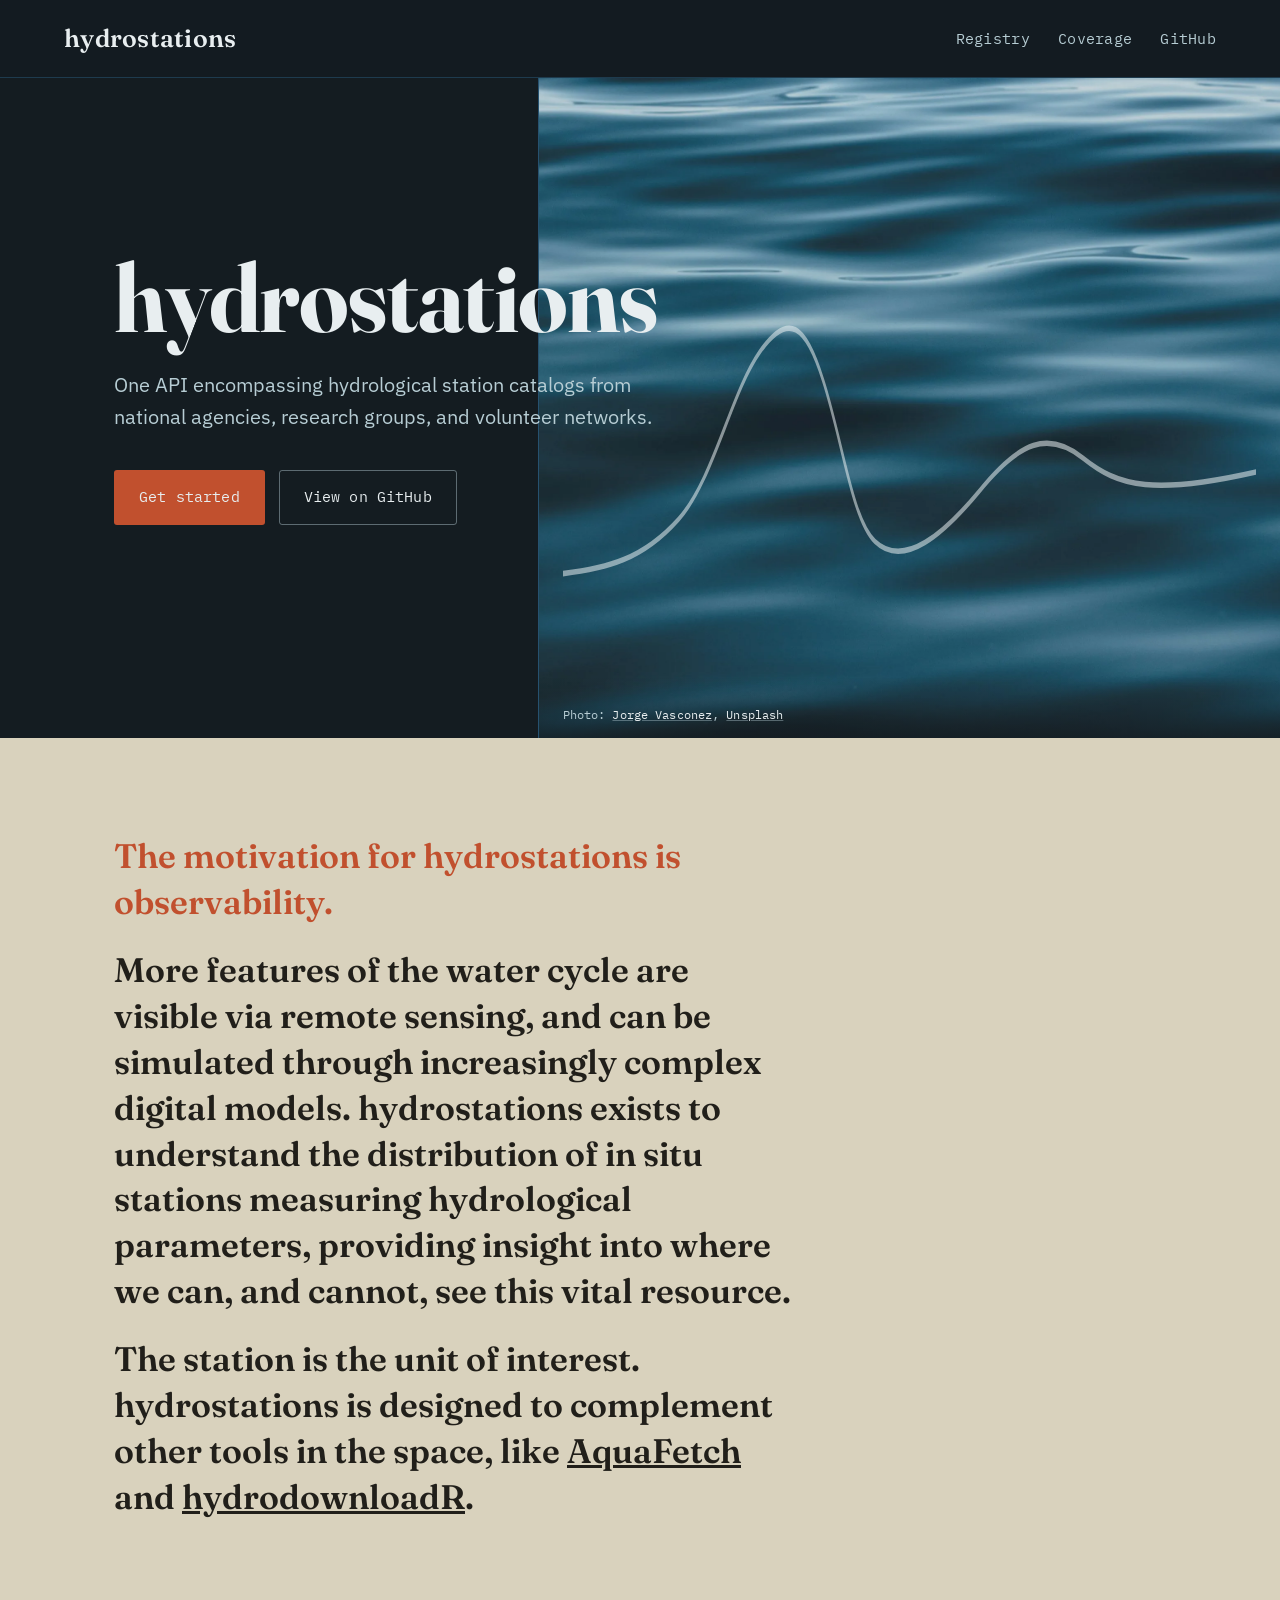
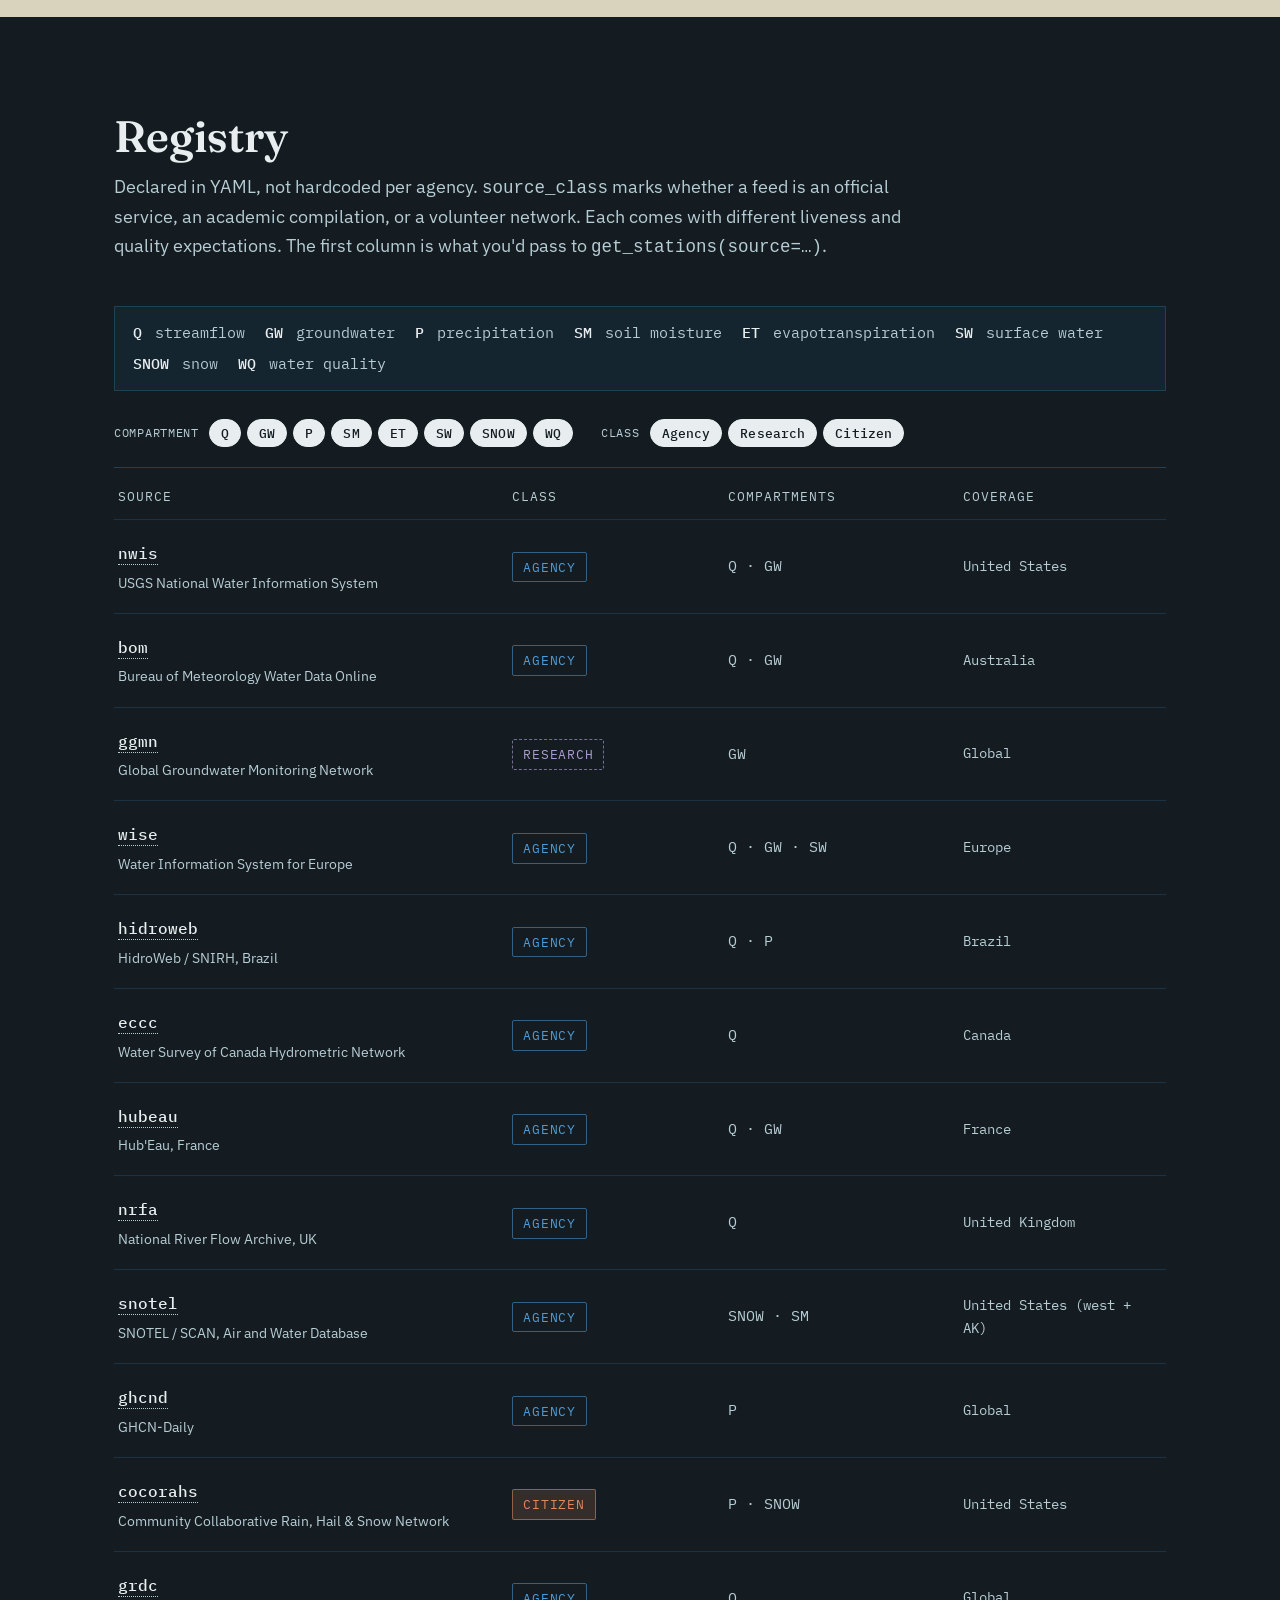
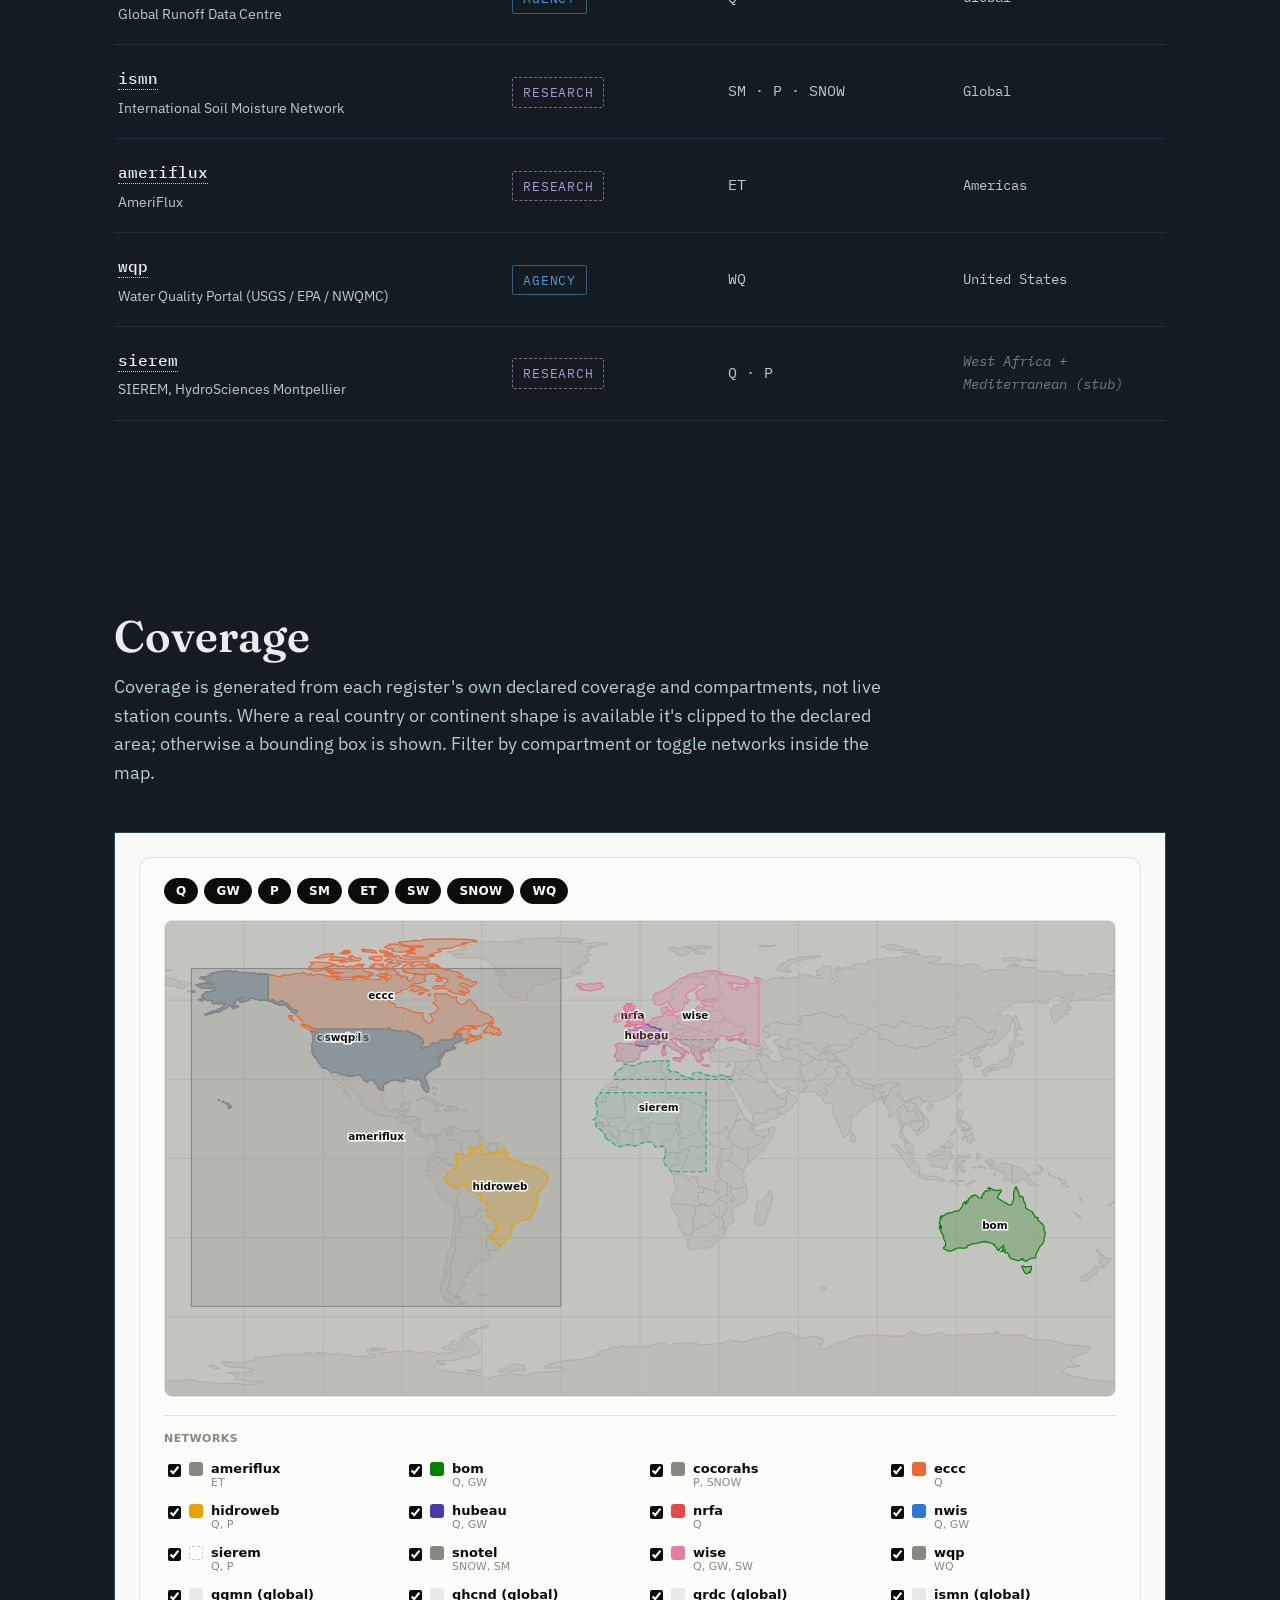
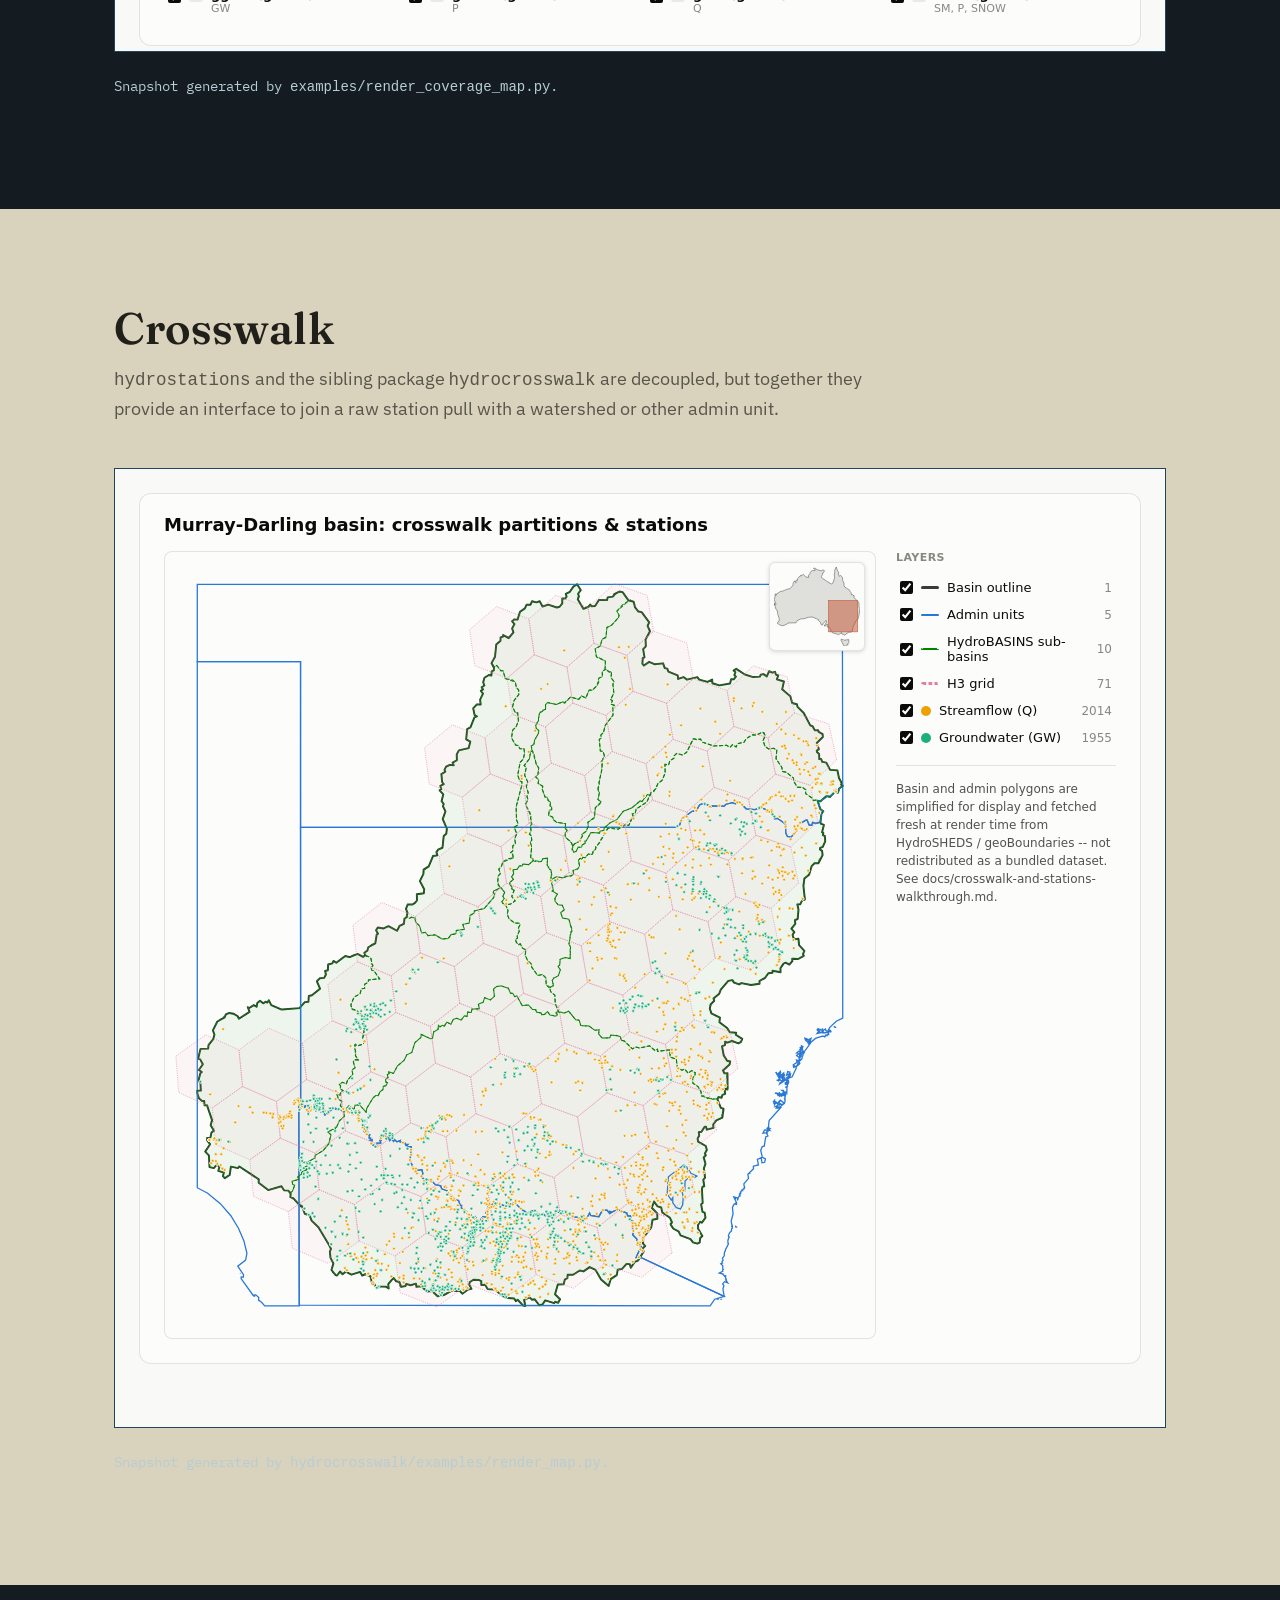
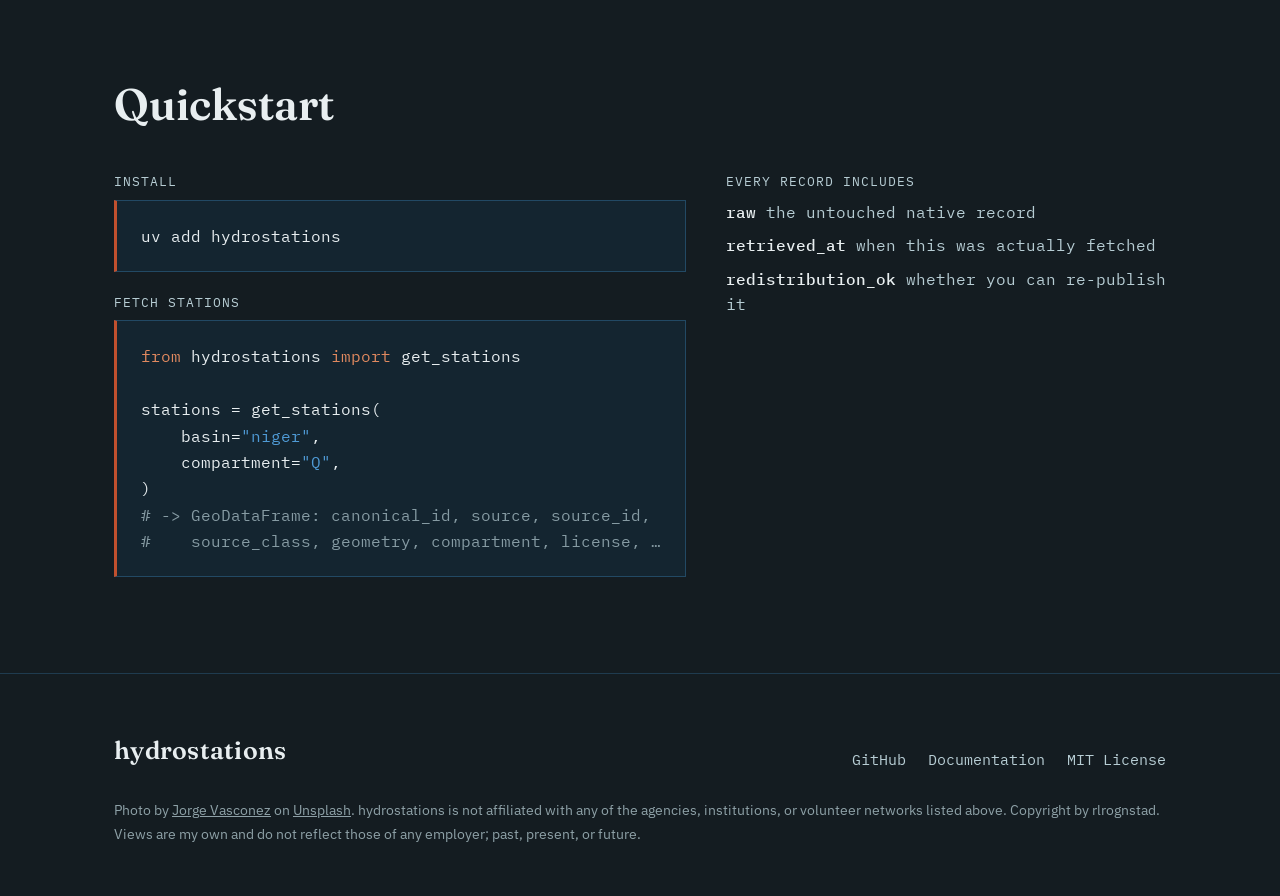
==== site/index.html @ f76f9fad "Add wqp to the landing page registry table and coverage map Adds the Water Quality Portal row to the" ====
<!doctype html>
<html lang="en">
<head>
  <meta charset="utf-8" />
  <meta name="viewport" content="width=device-width, initial-scale=1" />
  <title>hydrostations: one API over every gauge network</title>
  <meta name="description" content="A Python library unifying live-verified hydrological station catalogs (streamflow, groundwater, precipitation, snow, soil moisture) across government agencies, research compilations, and citizen-science networks." />
  <link rel="preconnect" href="https://fonts.googleapis.com" />
  <link rel="preconnect" href="https://fonts.gstatic.com" crossorigin />
  <link href="https://fonts.googleapis.com/css2?family=Fraunces:opsz,wght@9..144,600;9..144,700&family=IBM+Plex+Sans:wght@400;500;600&family=IBM+Plex+Mono:wght@400;500&display=swap" rel="stylesheet" />
  <link rel="stylesheet" href="styles.css" />
</head>
<body>

  <nav class="nav">
    <a class="nav-mark" href="#top">hydrostations</a>
    <ul class="nav-links">
      <li><a href="#register">Registry</a></li>
      <li><a href="#coverage">Coverage</a></li>
      <li><a href="https://github.com/rlrognstad/hydrostations">GitHub</a></li>
    </ul>
  </nav>

  <header class="hero" id="top">
    <figure class="hero-photo-frame">
      <picture>
        <source srcset="assets/hero.webp" type="image/webp" />
        <img src="assets/hero.jpg" alt="Close, rippled surface of dark blue water" />
      </picture>
      <svg class="hero-trace" viewBox="0 0 600 220" preserveAspectRatio="none" aria-hidden="true">
        <path d="M -10,170 C 40,168 70,164 100,150 C 130,136 145,105 170,90
                 C 195,75 210,80 225,100 C 242,122 250,150 270,158
                 C 295,168 330,155 360,140 C 395,122 420,118 450,128
                 C 480,138 510,142 610,132" />
      </svg>
      <figcaption>
        Photo:
        <a href="https://unsplash.com/@jorgeluis?utm_source=unsplash&amp;utm_medium=referral&amp;utm_content=creditCopyText">Jorge Vasconez</a>,
        <a href="https://unsplash.com/photos/blue-shallow-water-LCaKuYefLQk?utm_source=unsplash&amp;utm_medium=referral&amp;utm_content=creditCopyText">Unsplash</a>
      </figcaption>
    </figure>
    <div class="wrap">
      <div class="hero-copy">
        <h1>hydrostations</h1>
        <p class="hero-sub">
          One API encompassing hydrological station catalogs from national
          agencies, research groups, and volunteer networks.
        </p>
        <div class="hero-actions">
          <a class="btn btn-primary" href="#quickstart">Get started</a>
          <a class="btn btn-ghost" href="https://github.com/rlrognstad/hydrostations">View on GitHub</a>
        </div>
      </div>
    </div>
  </header>

  <section class="on-paper" id="why">
    <div class="wrap">
      <blockquote class="motivation">
        <p>The motivation for hydrostations is observability.</p>
        <p>
          More features of the water cycle are visible via remote sensing,
          and can be simulated through increasingly complex digital
          models. hydrostations exists to understand the distribution of
          in&nbsp;situ stations measuring hydrological parameters,
          providing insight into where we can, and cannot, see this vital
          resource.
        </p>
        <p>
          The station is the unit of interest. hydrostations is designed to
          complement other tools in the space, like
          <a href="https://github.com/hyex-research/AquaFetch">AquaFetch</a>
          and
          <a href="https://cran.r-project.org/package=hydrodownloadR">hydrodownloadR</a>.
        </p>
      </blockquote>
    </div>
  </section>

  <section id="registry">
    <div class="wrap">
      <div class="section-head">
        <h2>Registry</h2>
        <p>
          Declared in YAML, not hardcoded per agency. <code>source_class</code>
          marks whether a feed is an official service, an academic
          compilation, or a volunteer network. Each comes with different
          liveness and quality expectations. The first column is what you'd
          pass to <code>get_stations(source=…)</code>.
        </p>
      </div>

      <ul class="compartment-glossary">
        <li><b>Q</b> streamflow</li>
        <li><b>GW</b> groundwater</li>
        <li><b>P</b> precipitation</li>
        <li><b>SM</b> soil moisture</li>
        <li><b>ET</b> evapotranspiration</li>
        <li><b>SW</b> surface water</li>
        <li><b>SNOW</b> snow</li>
        <li><b>WQ</b> water quality</li>
      </ul>

      <div class="register-filters">
        <div class="filter-group" data-filter-group="compartment">
          <span class="filter-label">Compartment</span>
          <button type="button" class="chip active" data-value="Q">Q</button>
          <button type="button" class="chip active" data-value="GW">GW</button>
          <button type="button" class="chip active" data-value="P">P</button>
          <button type="button" class="chip active" data-value="SM">SM</button>
          <button type="button" class="chip active" data-value="ET">ET</button>
          <button type="button" class="chip active" data-value="SW">SW</button>
          <button type="button" class="chip active" data-value="SNOW">SNOW</button>
          <button type="button" class="chip active" data-value="WQ">WQ</button>
        </div>
        <div class="filter-group" data-filter-group="class">
          <span class="filter-label">Class</span>
          <button type="button" class="chip active" data-value="agency">Agency</button>
          <button type="button" class="chip active" data-value="research">Research</button>
          <button type="button" class="chip active" data-value="citizen">Citizen</button>
        </div>
      </div>

      <div class="register" id="register-table">
        <div class="register-row head">
          <div>Source</div>
          <div>Class</div>
          <div>Compartments</div>
          <div>Coverage</div>
        </div>

        <div class="register-row" data-class="agency" data-compartments="Q,GW">
          <div class="reg-name"><a href="https://waterdata.usgs.gov/nwis" target="_blank" rel="noopener"><code>nwis</code></a><small>USGS National Water Information System</small></div>
          <div><span class="badge agency">Agency</span></div>
          <div class="reg-compartments">Q · GW</div>
          <div class="reg-status">United States</div>
        </div>
        <div class="register-row" data-class="agency" data-compartments="Q,GW">
          <div class="reg-name"><a href="http://www.bom.gov.au/waterdata/" target="_blank" rel="noopener"><code>bom</code></a><small>Bureau of Meteorology Water Data Online</small></div>
          <div><span class="badge agency">Agency</span></div>
          <div class="reg-compartments">Q · GW</div>
          <div class="reg-status">Australia</div>
        </div>
        <div class="register-row" data-class="research" data-compartments="GW">
          <div class="reg-name"><a href="https://un-igrac.org/our-work/activities/global-groundwater-monitoring-network-ggmn/" target="_blank" rel="noopener"><code>ggmn</code></a><small>Global Groundwater Monitoring Network</small></div>
          <div><span class="badge research">Research</span></div>
          <div class="reg-compartments">GW</div>
          <div class="reg-status">Global</div>
        </div>
        <div class="register-row" data-class="agency" data-compartments="Q,GW,SW">
          <div class="reg-name"><a href="https://water.europa.eu/freshwater" target="_blank" rel="noopener"><code>wise</code></a><small>Water Information System for Europe</small></div>
          <div><span class="badge agency">Agency</span></div>
          <div class="reg-compartments">Q · GW · SW</div>
          <div class="reg-status">Europe</div>
        </div>
        <div class="register-row" data-class="agency" data-compartments="Q,P">
          <div class="reg-name"><a href="https://www.snirh.gov.br/hidroweb/" target="_blank" rel="noopener"><code>hidroweb</code></a><small>HidroWeb / SNIRH, Brazil</small></div>
          <div><span class="badge agency">Agency</span></div>
          <div class="reg-compartments">Q · P</div>
          <div class="reg-status">Brazil</div>
        </div>
        <div class="register-row" data-class="agency" data-compartments="Q">
          <div class="reg-name"><a href="https://wateroffice.ec.gc.ca/" target="_blank" rel="noopener"><code>eccc</code></a><small>Water Survey of Canada Hydrometric Network</small></div>
          <div><span class="badge agency">Agency</span></div>
          <div class="reg-compartments">Q</div>
          <div class="reg-status">Canada</div>
        </div>
        <div class="register-row" data-class="agency" data-compartments="Q,GW">
          <div class="reg-name"><a href="https://hubeau.eaufrance.fr/" target="_blank" rel="noopener"><code>hubeau</code></a><small>Hub'Eau, France</small></div>
          <div><span class="badge agency">Agency</span></div>
          <div class="reg-compartments">Q · GW</div>
          <div class="reg-status">France</div>
        </div>
        <div class="register-row" data-class="agency" data-compartments="Q">
          <div class="reg-name"><a href="https://nrfa.ceh.ac.uk/" target="_blank" rel="noopener"><code>nrfa</code></a><small>National River Flow Archive, UK</small></div>
          <div><span class="badge agency">Agency</span></div>
          <div class="reg-compartments">Q</div>
          <div class="reg-status">United Kingdom</div>
        </div>
        <div class="register-row" data-class="agency" data-compartments="SNOW,SM">
          <div class="reg-name"><a href="https://www.nrcs.usda.gov/programs-initiatives/sswsf-snow-survey-and-water-supply-forecasting-program" target="_blank" rel="noopener"><code>snotel</code></a><small>SNOTEL / SCAN, Air and Water Database</small></div>
          <div><span class="badge agency">Agency</span></div>
          <div class="reg-compartments">SNOW · SM</div>
          <div class="reg-status">United States (west + AK)</div>
        </div>
        <div class="register-row" data-class="agency" data-compartments="P">
          <div class="reg-name"><a href="https://www.ncei.noaa.gov/products/land-based-station/global-historical-climatology-network-daily" target="_blank" rel="noopener"><code>ghcnd</code></a><small>GHCN-Daily</small></div>
          <div><span class="badge agency">Agency</span></div>
          <div class="reg-compartments">P</div>
          <div class="reg-status">Global</div>
        </div>
        <div class="register-row" data-class="citizen" data-compartments="P,SNOW">
          <div class="reg-name"><a href="https://www.cocorahs.org/" target="_blank" rel="noopener"><code>cocorahs</code></a><small>Community Collaborative Rain, Hail &amp; Snow Network</small></div>
          <div><span class="badge citizen">Citizen</span></div>
          <div class="reg-compartments">P · SNOW</div>
          <div class="reg-status">United States</div>
        </div>
        <div class="register-row" data-class="agency" data-compartments="Q">
          <div class="reg-name"><a href="https://grdc.bafg.de/" target="_blank" rel="noopener"><code>grdc</code></a><small>Global Runoff Data Centre</small></div>
          <div><span class="badge agency">Agency</span></div>
          <div class="reg-compartments">Q</div>
          <div class="reg-status">Global</div>
        </div>
        <div class="register-row" data-class="research" data-compartments="SM,P,SNOW">
          <div class="reg-name"><a href="https://ismn.earth/" target="_blank" rel="noopener"><code>ismn</code></a><small>International Soil Moisture Network</small></div>
          <div><span class="badge research">Research</span></div>
          <div class="reg-compartments">SM · P · SNOW</div>
          <div class="reg-status">Global</div>
        </div>
        <div class="register-row" data-class="research" data-compartments="ET">
          <div class="reg-name"><a href="https://ameriflux.lbl.gov/" target="_blank" rel="noopener"><code>ameriflux</code></a><small>AmeriFlux</small></div>
          <div><span class="badge research">Research</span></div>
          <div class="reg-compartments">ET</div>
          <div class="reg-status">Americas</div>
        </div>
        <div class="register-row" data-class="agency" data-compartments="WQ">
          <div class="reg-name"><a href="https://www.waterqualitydata.us/" target="_blank" rel="noopener"><code>wqp</code></a><small>Water Quality Portal (USGS / EPA / NWQMC)</small></div>
          <div><span class="badge agency">Agency</span></div>
          <div class="reg-compartments">WQ</div>
          <div class="reg-status">United States</div>
        </div>
        <div class="register-row" data-class="research" data-compartments="Q,P">
          <div class="reg-name"><a href="http://www.hydrosciences.fr/sierem/" target="_blank" rel="noopener"><code>sierem</code></a><small>SIEREM, HydroSciences Montpellier</small></div>
          <div><span class="badge research">Research</span></div>
          <div class="reg-compartments">Q · P</div>
          <div class="reg-status stub">West Africa + Mediterranean (stub)</div>
        </div>
      </div>
      <p class="register-empty" id="register-empty" hidden>No sources match the current filters.</p>
    </div>
  </section>

  <section id="coverage">
    <div class="wrap">
      <div class="section-head">
        <h2>Coverage</h2>
        <p>
          Coverage is generated from each register's own declared coverage and
          compartments, not live station counts. Where a real country or
          continent shape is available it's clipped to the declared area; otherwise
          a bounding box is shown. Filter by compartment or toggle
          networks inside the map.
        </p>
      </div>
      <iframe class="viz-frame viz-frame-coverage" src="assets/coverage-map.html" title="hydrostations network coverage map" loading="lazy"></iframe>
      <p class="viz-caption">Snapshot generated by <code>examples/render_coverage_map.py</code>.</p>
    </div>
  </section>

  <section class="on-paper" id="in-practice">
    <div class="wrap">
      <div class="section-head">
        <h2>Crosswalk</h2>
        <p>
          <code>hydrostations</code> and the sibling package
          <code>hydrocrosswalk</code> are decoupled, but together
          they provide an interface to join a raw station pull with
          a watershed or other admin unit.
        </p>
      </div>
      <iframe class="viz-frame viz-frame-crosswalk" src="assets/crosswalk-map.html" title="Murray-Darling basin crosswalk example" loading="lazy"></iframe>
      <p class="viz-caption">Snapshot generated by <code>hydrocrosswalk/examples/render_map.py</code>.</p>
    </div>
  </section>

  <section id="quickstart">
    <div class="wrap">
      <div class="section-head">
        <h2>Quickstart</h2>
      </div>

      <div class="quickstart-grid">
        <div>
          <p class="code-label">install</p>
          <pre class="code">uv add hydrostations</pre>
          <p class="code-label" style="margin-top: 20px;">fetch stations</p>
          <pre class="code"><span class="tok-kw">from</span> hydrostations <span class="tok-kw">import</span> get_stations

stations = get_stations(
    basin=<span class="tok-str">"niger"</span>,
    compartment=<span class="tok-str">"Q"</span>,
)
<span class="tok-com"># -&gt; GeoDataFrame: canonical_id, source, source_id,</span>
<span class="tok-com">#    source_class, geometry, compartment, license, …</span></pre>
        </div>
        <div>
          <p class="code-label">every record includes</p>
          <ul class="compartment-list" style="grid-template-columns: 1fr;">
            <li><b>raw</b> the untouched native record</li>
            <li><b>retrieved_at</b> when this was actually fetched</li>
            <li><b>redistribution_ok</b> whether you can re-publish it</li>
          </ul>
        </div>
      </div>
    </div>
  </section>

  <footer>
    <div class="wrap">
      <div class="footer-row">
        <a class="nav-mark" href="#top">hydrostations</a>
        <ul class="footer-links">
          <li><a href="https://github.com/rlrognstad/hydrostations">GitHub</a></li>
          <li><a href="https://github.com/rlrognstad/hydrostations/blob/main/packages/hydrostations/README.md">Documentation</a></li>
          <li><a href="https://github.com/rlrognstad/hydrostations/blob/main/LICENSE">MIT License</a></li>
        </ul>
      </div>
      <p class="footer-fine">
        Photo by <a href="https://unsplash.com/@jorgeluis?utm_source=unsplash&amp;utm_medium=referral&amp;utm_content=creditCopyText">Jorge Vasconez</a>
        on <a href="https://unsplash.com/photos/blue-shallow-water-LCaKuYefLQk?utm_source=unsplash&amp;utm_medium=referral&amp;utm_content=creditCopyText">Unsplash</a>.
        hydrostations is not affiliated with any of the agencies, institutions, or volunteer networks listed above.
        Copyright by rlrognstad. Views are my own and do not reflect those of any employer; past, present, or future.
      </p>
    </div>
  </footer>

  <script>
    (function () {
      var table = document.getElementById('register-table');
      var empty = document.getElementById('register-empty');
      if (!table) return;

      var rows = Array.prototype.slice.call(table.querySelectorAll('.register-row:not(.head)'));
      var active = { compartment: new Set(), class: new Set() };

      document.querySelectorAll('.filter-group').forEach(function (group) {
        var kind = group.dataset.filterGroup;
        group.querySelectorAll('.chip').forEach(function (chip) {
          active[kind].add(chip.dataset.value);
          chip.addEventListener('click', function () {
            var value = chip.dataset.value;
            if (active[kind].has(value)) {
              active[kind].delete(value);
              chip.classList.remove('active');
            } else {
              active[kind].add(value);
              chip.classList.add('active');
            }
            applyFilters();
          });
        });
      });

      function applyFilters() {
        var visibleCount = 0;
        rows.forEach(function (row) {
          var rowClass = row.dataset.class;
          var rowCompartments = row.dataset.compartments.split(',');
          var matches = active.class.has(rowClass) &&
            rowCompartments.some(function (c) { return active.compartment.has(c); });
          row.classList.toggle('filtered-out', !matches);
          if (matches) visibleCount++;
        });
        if (empty) empty.hidden = visibleCount > 0;
      }
    })();
  </script>
</body>
</html>
---- site/styles.css ----
/* ---------------------------------------------------------------
   hydrostations landing page
   Palette sampled directly from the hero photograph (deep rippled
   water) plus one deliberate accent: --gauge, the rust-red used on
   physical staff gauges and flood-stage markers -- an accent drawn
   from the subject's own field equipment, not a generic "pop" color.
   ----------------------------------------------------------------*/

:root {
  --ink: #141c21;
  --deep: #142530;
  --water: #1c3a4d;
  --ripple: #3576a3;
  --foam: #b7cdd4;
  --mist: #e8eef0;
  --paper: #d9d2bd;
  --paper-ink: #211f1a;
  --gauge: #c1502e;
  --gauge-bright: #dd6a44;
  --agency: #4f9bd6;
  --research: #a99ad1;
  --citizen: #e0895f;

  --font-display: "Fraunces", serif;
  --font-body: "IBM Plex Sans", sans-serif;
  --font-mono: "IBM Plex Mono", monospace;

  --measure: 72ch;
  --edge: clamp(20px, 5vw, 64px);
}

* {
  box-sizing: border-box;
}

html {
  scroll-behavior: smooth;
}

@media (prefers-reduced-motion: reduce) {
  html {
    scroll-behavior: auto;
  }
  *,
  *::before,
  *::after {
    animation-duration: 0.01ms !important;
    animation-iteration-count: 1 !important;
    transition-duration: 0.01ms !important;
  }
}

body {
  margin: 0;
  background: var(--ink);
  color: var(--mist);
  font-family: var(--font-body);
  font-size: 18px;
  line-height: 1.65;
  -webkit-font-smoothing: antialiased;
}

a {
  color: inherit;
}

::selection {
  background: var(--gauge);
  color: var(--mist);
}

:focus-visible {
  outline: 2px solid var(--gauge-bright);
  outline-offset: 3px;
}

img {
  max-width: 100%;
  display: block;
}

.wrap {
  max-width: 1180px;
  margin-inline: auto;
  padding-inline: var(--edge);
}

/* ---------- nav ---------- */

.nav {
  position: sticky;
  top: 0;
  z-index: 20;
  display: flex;
  align-items: center;
  justify-content: space-between;
  padding: 18px var(--edge);
  background: color-mix(in srgb, var(--ink) 88%, transparent);
  backdrop-filter: blur(10px);
  border-bottom: 1px solid color-mix(in srgb, var(--ripple) 35%, transparent);
}

.nav-mark {
  font-family: var(--font-display);
  font-weight: 600;
  font-size: 25px;
  letter-spacing: 0.01em;
  text-decoration: none;
  color: var(--mist);
}

.nav-links {
  display: flex;
  gap: 28px;
  list-style: none;
  margin: 0;
  padding: 0;
  font-family: var(--font-mono);
  font-size: 14.5px;
  letter-spacing: 0.02em;
}

.nav-links a {
  text-decoration: none;
  color: var(--foam);
  transition: color 0.15s ease;
}

.nav-links a:hover {
  color: var(--mist);
}

@media (max-width: 640px) {
  .nav-links {
    gap: 16px;
  }
  .nav-links li:nth-child(3) {
    display: none;
  }
}

/* ---------- hero ---------- */

.hero {
  position: relative;
  background: var(--ink);
  overflow: hidden;
  min-height: clamp(540px, 58vw, 660px);
  display: flex;
  align-items: center;
}

.hero > .wrap {
  width: 100%;
}

.hero-copy {
  position: relative;
  z-index: 1;
  max-width: 600px;
  padding-block: 76px;
}

@media (max-width: 900px) {
  .hero {
    display: flex;
    flex-direction: column;
    min-height: 0;
  }
  .hero-copy {
    max-width: none;
    padding-block: 32px 40px;
  }
}

.eyebrow {
  font-family: var(--font-mono);
  font-size: 14.5px;
  letter-spacing: 0.08em;
  text-transform: uppercase;
  color: var(--foam);
  margin: 0 0 20px;
}

.hero h1 {
  font-family: var(--font-display);
  font-weight: 700;
  font-size: clamp(56px, 7.5vw, 96px);
  line-height: 0.95;
  letter-spacing: -0.01em;
  margin: 0 0 26px;
  color: var(--mist);
}

@media (max-width: 900px) {
  .hero h1 {
    font-size: clamp(38px, 11vw, 64px);
  }
}

.hero-sub {
  font-size: clamp(18px, 1.6vw, 21px);
  line-height: 1.6;
  color: var(--foam);
  max-width: 46ch;
  margin: 0 0 36px;
}

.hero-actions {
  display: flex;
  flex-wrap: wrap;
  gap: 14px;
  align-items: center;
  margin-bottom: 40px;
}

.btn {
  display: inline-flex;
  align-items: center;
  gap: 8px;
  padding: 14px 24px;
  font-family: var(--font-mono);
  font-size: 15px;
  letter-spacing: 0.01em;
  text-decoration: none;
  border-radius: 3px;
  border: 1px solid transparent;
  transition: transform 0.15s ease, background 0.15s ease, border-color 0.15s ease;
}

.btn:hover {
  transform: translateY(-1px);
}

.btn-primary {
  background: var(--gauge);
  color: var(--mist);
}

.btn-primary:hover {
  background: var(--gauge-bright);
}

.btn-ghost {
  border-color: color-mix(in srgb, var(--foam) 45%, transparent);
  color: var(--mist);
}

.btn-ghost:hover {
  border-color: var(--mist);
}

.hero-photo-frame {
  position: absolute;
  inset: 0;
  left: 42%;
  margin: 0;
  border: none;
  padding: 0;
  background: var(--deep);
  border-left: 1px solid color-mix(in srgb, var(--ripple) 55%, transparent);
}

.hero-photo-frame picture {
  display: block;
  position: relative;
  overflow: hidden;
  height: 100%;
}

.hero-photo-frame img {
  width: 100%;
  height: 100%;
  object-fit: cover;
}

.hero-trace {
  position: absolute;
  inset: 24px;
  bottom: auto;
  height: calc(100% - 48px);
  width: calc(100% - 48px);
  pointer-events: none;
}

@media (max-width: 900px) {
  .hero-photo-frame {
    position: static;
    inset: auto;
    border-left: none;
    border-top: 1px solid color-mix(in srgb, var(--ripple) 55%, transparent);
    order: -1;
  }
  .hero-photo-frame picture {
    aspect-ratio: 16 / 10;
    height: auto;
  }
}

.hero-trace path {
  fill: none;
  stroke: var(--mist);
  stroke-width: 2;
  stroke-linecap: round;
  opacity: 0.55;
  stroke-dasharray: 1400;
  stroke-dashoffset: 1400;
  animation: draw-trace 2.8s 0.3s cubic-bezier(0.16, 1, 0.3, 1) forwards;
}

@keyframes draw-trace {
  to {
    stroke-dashoffset: 0;
  }
}

@media (prefers-reduced-motion: reduce) {
  .hero-trace path {
    animation: none;
    stroke-dashoffset: 0;
  }
}

.hero-photo-frame figcaption {
  position: absolute;
  left: 0;
  right: 0;
  bottom: 0;
  padding: 28px 24px 14px;
  background: linear-gradient(to top, color-mix(in srgb, var(--ink) 75%, transparent), transparent);
  font-family: var(--font-mono);
  font-size: 12px;
  letter-spacing: 0.01em;
  color: var(--foam);
  line-height: 1.6;
}

.hero-photo-frame figcaption a {
  color: var(--mist);
  text-decoration: underline;
  text-decoration-color: color-mix(in srgb, var(--foam) 40%, transparent);
}

/* ---------- motivation ---------- */

.motivation {
  margin: 0;
  max-width: 62ch;
}

.motivation p {
  font-family: var(--font-display);
  font-weight: 600;
  font-size: clamp(24px, 3vw, 34px);
  line-height: 1.35;
  margin: 0 0 22px;
  color: var(--paper-ink);
}

.motivation p:first-child {
  color: var(--gauge);
}

.motivation p:last-child {
  margin-bottom: 0;
}

/* ---------- section scaffolding ---------- */

section {
  padding: 96px 0;
}

.section-head {
  margin-bottom: 44px;
  max-width: var(--measure);
}

.section-head h2 {
  font-family: var(--font-display);
  font-weight: 600;
  font-size: clamp(30px, 4vw, 44px);
  line-height: 1.05;
  margin: 0 0 14px;
  color: var(--mist);
}

.section-head p {
  color: var(--foam);
  font-size: 17.5px;
  margin: 0;
}

section.on-paper {
  background: var(--paper);
  color: var(--paper-ink);
}

section.on-paper .section-head h2 {
  color: var(--paper-ink);
}

section.on-paper .section-head p {
  color: color-mix(in srgb, var(--paper-ink) 70%, transparent);
}

/* ---------- register table ---------- */

.compartment-glossary {
  display: flex;
  flex-wrap: wrap;
  gap: 8px 20px;
  list-style: none;
  margin: 0 0 28px;
  padding: 14px 18px;
  background: var(--deep);
  border: 1px solid color-mix(in srgb, var(--ripple) 35%, transparent);
  font-family: var(--font-mono);
  font-size: 14.5px;
  color: var(--foam);
}

.compartment-glossary b {
  color: var(--mist);
  font-weight: 500;
  margin-right: 4px;
}

.register-filters {
  display: flex;
  flex-wrap: wrap;
  gap: 10px 28px;
  margin-bottom: 20px;
}

.filter-group {
  display: flex;
  flex-wrap: wrap;
  align-items: center;
  gap: 6px;
}

.filter-label {
  font-family: var(--font-mono);
  font-size: 12px;
  letter-spacing: 0.06em;
  text-transform: uppercase;
  color: var(--foam);
  margin-right: 4px;
}

.chip {
  font-family: var(--font-mono);
  font-size: 12.5px;
  font-weight: 500;
  letter-spacing: 0.01em;
  padding: 5px 11px;
  border-radius: 999px;
  border: 1px solid color-mix(in srgb, var(--ripple) 55%, transparent);
  background: none;
  color: var(--foam);
  cursor: pointer;
  transition: background 0.12s ease, color 0.12s ease, border-color 0.12s ease;
}

.chip.active {
  background: var(--mist);
  color: var(--ink);
  border-color: var(--mist);
}

.register-row.filtered-out {
  display: none;
}

.register-empty {
  padding: 24px 4px;
  color: var(--foam);
  font-size: 14.5px;
}

.register {
  border-top: 1px solid color-mix(in srgb, var(--ripple) 40%, transparent);
}

.register-row {
  display: grid;
  grid-template-columns: 1.9fr 1fr 1.1fr 1fr;
  gap: 16px;
  align-items: center;
  padding: 18px 4px;
  border-bottom: 1px solid color-mix(in srgb, var(--ripple) 25%, transparent);
}

.register-row.head {
  font-family: var(--font-mono);
  font-size: 12.5px;
  letter-spacing: 0.08em;
  text-transform: uppercase;
  color: var(--foam);
  padding-bottom: 12px;
}

.reg-name a {
  text-decoration: none;
  border-bottom: 1px dotted var(--foam);
}

.reg-name a:hover code,
.reg-name a:focus-visible code {
  color: var(--agency);
}

.reg-name a:hover,
.reg-name a:focus-visible {
  border-bottom-style: solid;
  border-bottom-color: var(--agency);
}

.reg-name code {
  font-family: var(--font-mono);
  font-size: 16px;
  font-weight: 500;
  color: var(--mist);
  background: none;
}

.reg-name small {
  display: block;
  font-weight: 400;
  color: var(--foam);
  font-size: 14px;
  margin-top: 4px;
}

.badge {
  display: inline-flex;
  align-items: center;
  gap: 6px;
  font-family: var(--font-mono);
  font-size: 12.5px;
  letter-spacing: 0.06em;
  text-transform: uppercase;
  padding: 4px 10px;
  border-radius: 2px;
  width: fit-content;
}

.badge.agency {
  color: var(--agency);
  border: 1px solid color-mix(in srgb, var(--agency) 55%, transparent);
}

.badge.research {
  color: var(--research);
  border: 1px dashed color-mix(in srgb, var(--research) 65%, transparent);
}

.badge.citizen {
  color: var(--citizen);
  background: color-mix(in srgb, var(--citizen) 16%, transparent);
  border: 1px solid color-mix(in srgb, var(--citizen) 55%, transparent);
}

.reg-compartments {
  font-family: var(--font-mono);
  font-size: 15px;
  color: var(--foam);
}

.reg-status {
  font-family: var(--font-mono);
  font-size: 14px;
  color: var(--foam);
}

.reg-status.stub {
  color: color-mix(in srgb, var(--foam) 55%, transparent);
  font-style: italic;
}

@media (max-width: 720px) {
  .register-row {
    grid-template-columns: 1fr;
    gap: 8px;
    padding: 18px 4px;
  }
  .register-row.head {
    display: none;
  }
}

/* ---------- viz embeds ---------- */

.viz-frame {
  width: 100%;
  border: 1px solid color-mix(in srgb, var(--ripple) 40%, transparent);
  background: var(--deep);
}

.viz-frame-coverage {
  height: 820px;
}

.viz-frame-crosswalk {
  height: 960px;
}

.viz-caption {
  margin-top: 14px;
  font-family: var(--font-mono);
  font-size: 14px;
  color: var(--foam);
}

.viz-caption a {
  color: var(--foam);
}

@media (max-width: 720px) {
  .viz-frame-coverage {
    height: 640px;
  }
  .viz-frame-crosswalk {
    height: 760px;
  }
}

/* ---------- quickstart ---------- */

.quickstart-grid {
  display: grid;
  grid-template-columns: 1fr 1fr;
  gap: 40px;
  align-items: start;
}

@media (max-width: 860px) {
  .quickstart-grid {
    grid-template-columns: 1fr;
  }
}

pre.code {
  margin: 0;
  padding: 22px 24px;
  background: var(--deep);
  border: 1px solid color-mix(in srgb, var(--ripple) 45%, transparent);
  border-left: 3px solid var(--gauge);
  overflow-x: auto;
  font-family: var(--font-mono);
  font-size: 15.5px;
  line-height: 1.7;
  color: var(--mist);
}

pre.code + pre.code {
  margin-top: 16px;
}

.code-label {
  font-family: var(--font-mono);
  font-size: 12.5px;
  letter-spacing: 0.08em;
  text-transform: uppercase;
  color: var(--foam);
  margin: 0 0 8px;
}

.tok-kw {
  color: var(--citizen);
}
.tok-str {
  color: var(--agency);
}
.tok-com {
  color: color-mix(in srgb, var(--foam) 70%, transparent);
}

.compartment-list {
  list-style: none;
  margin: 0;
  padding: 0;
  font-family: var(--font-mono);
  font-size: 15.5px;
  color: var(--foam);
  display: grid;
  grid-template-columns: 1fr 1fr;
  gap: 8px 20px;
}

.compartment-list b {
  color: var(--mist);
  font-weight: 500;
}

/* ---------- footer ---------- */

footer {
  padding: 56px 0 40px;
  border-top: 1px solid color-mix(in srgb, var(--ripple) 35%, transparent);
}

.footer-row {
  display: flex;
  flex-wrap: wrap;
  justify-content: space-between;
  align-items: flex-end;
  gap: 24px;
  margin-bottom: 28px;
}

.footer-links {
  display: flex;
  gap: 22px;
  list-style: none;
  margin: 0;
  padding: 0;
  font-family: var(--font-mono);
  font-size: 14.5px;
}

.footer-links a {
  color: var(--foam);
  text-decoration: none;
}

.footer-links a:hover {
  color: var(--mist);
}

.footer-fine {
  font-size: 14px;
  color: color-mix(in srgb, var(--foam) 75%, transparent);
  line-height: 1.7;
}

.footer-fine a {
  color: inherit;
}
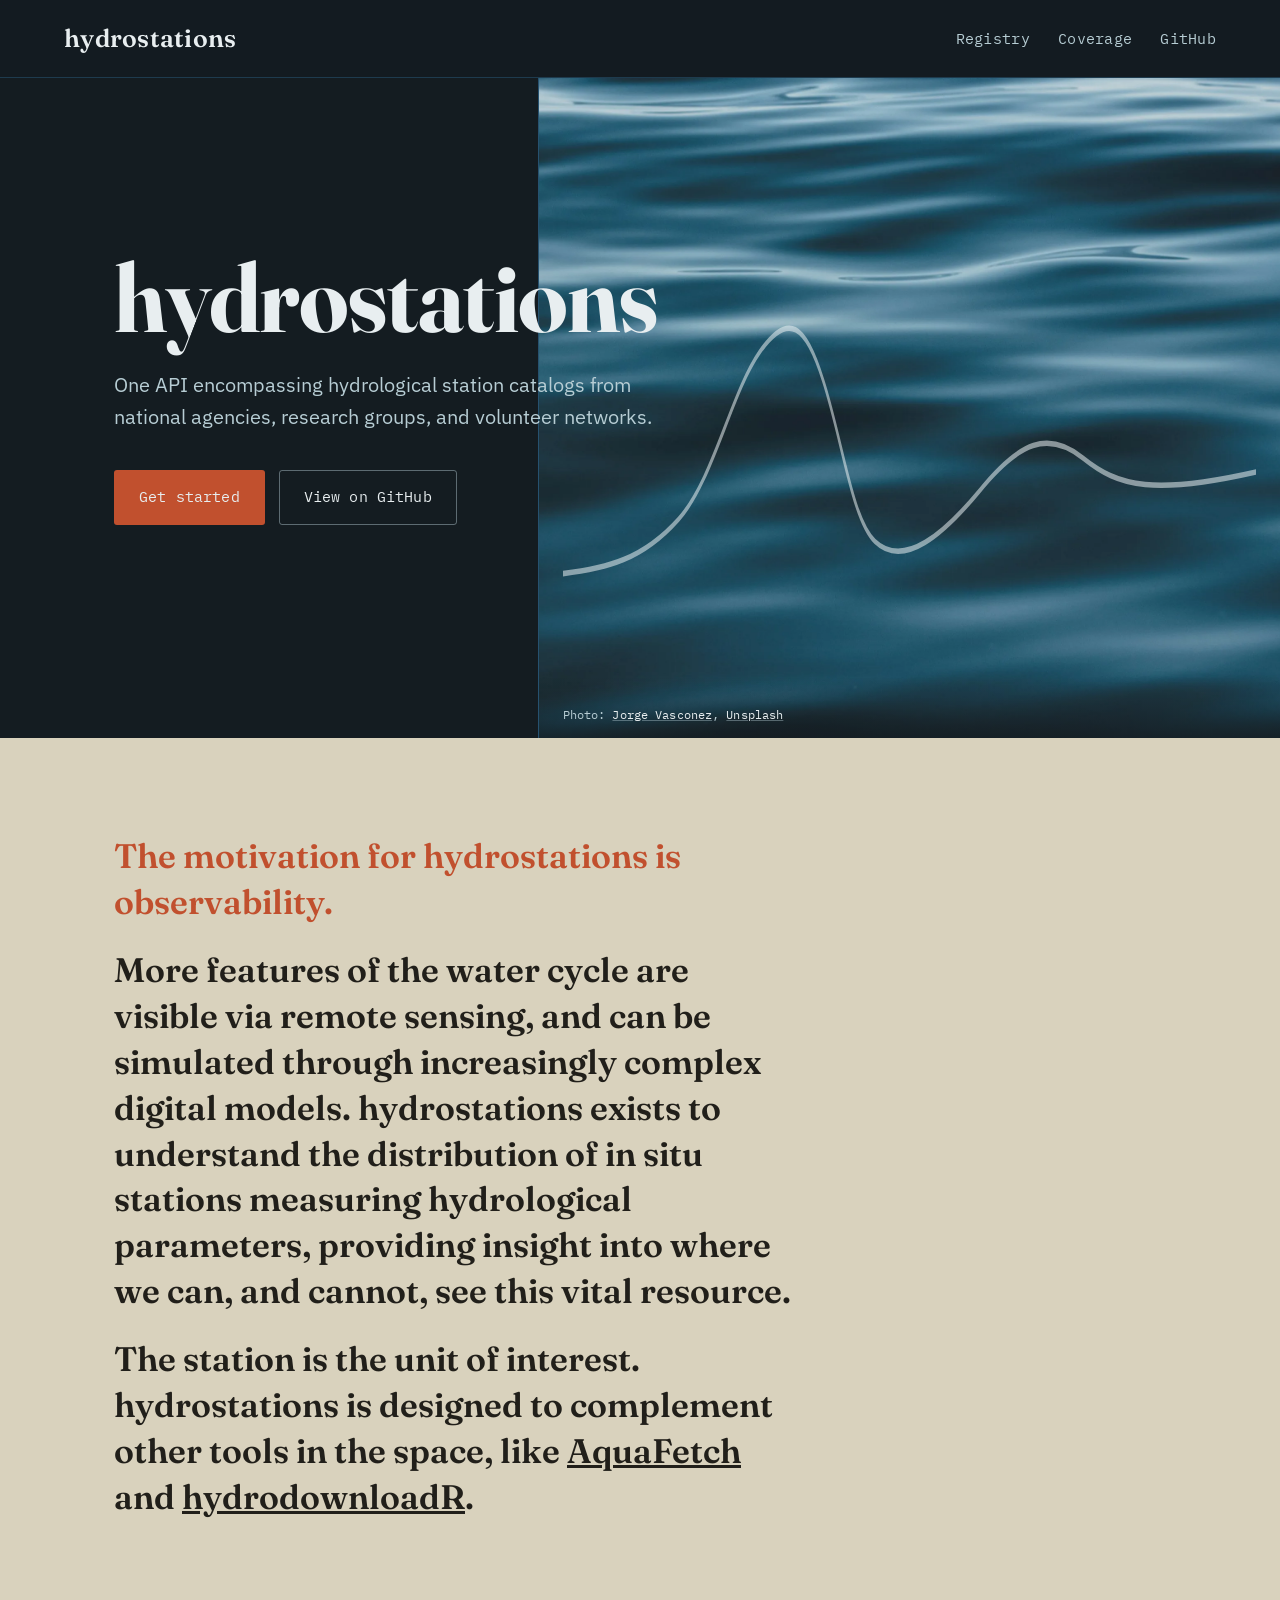
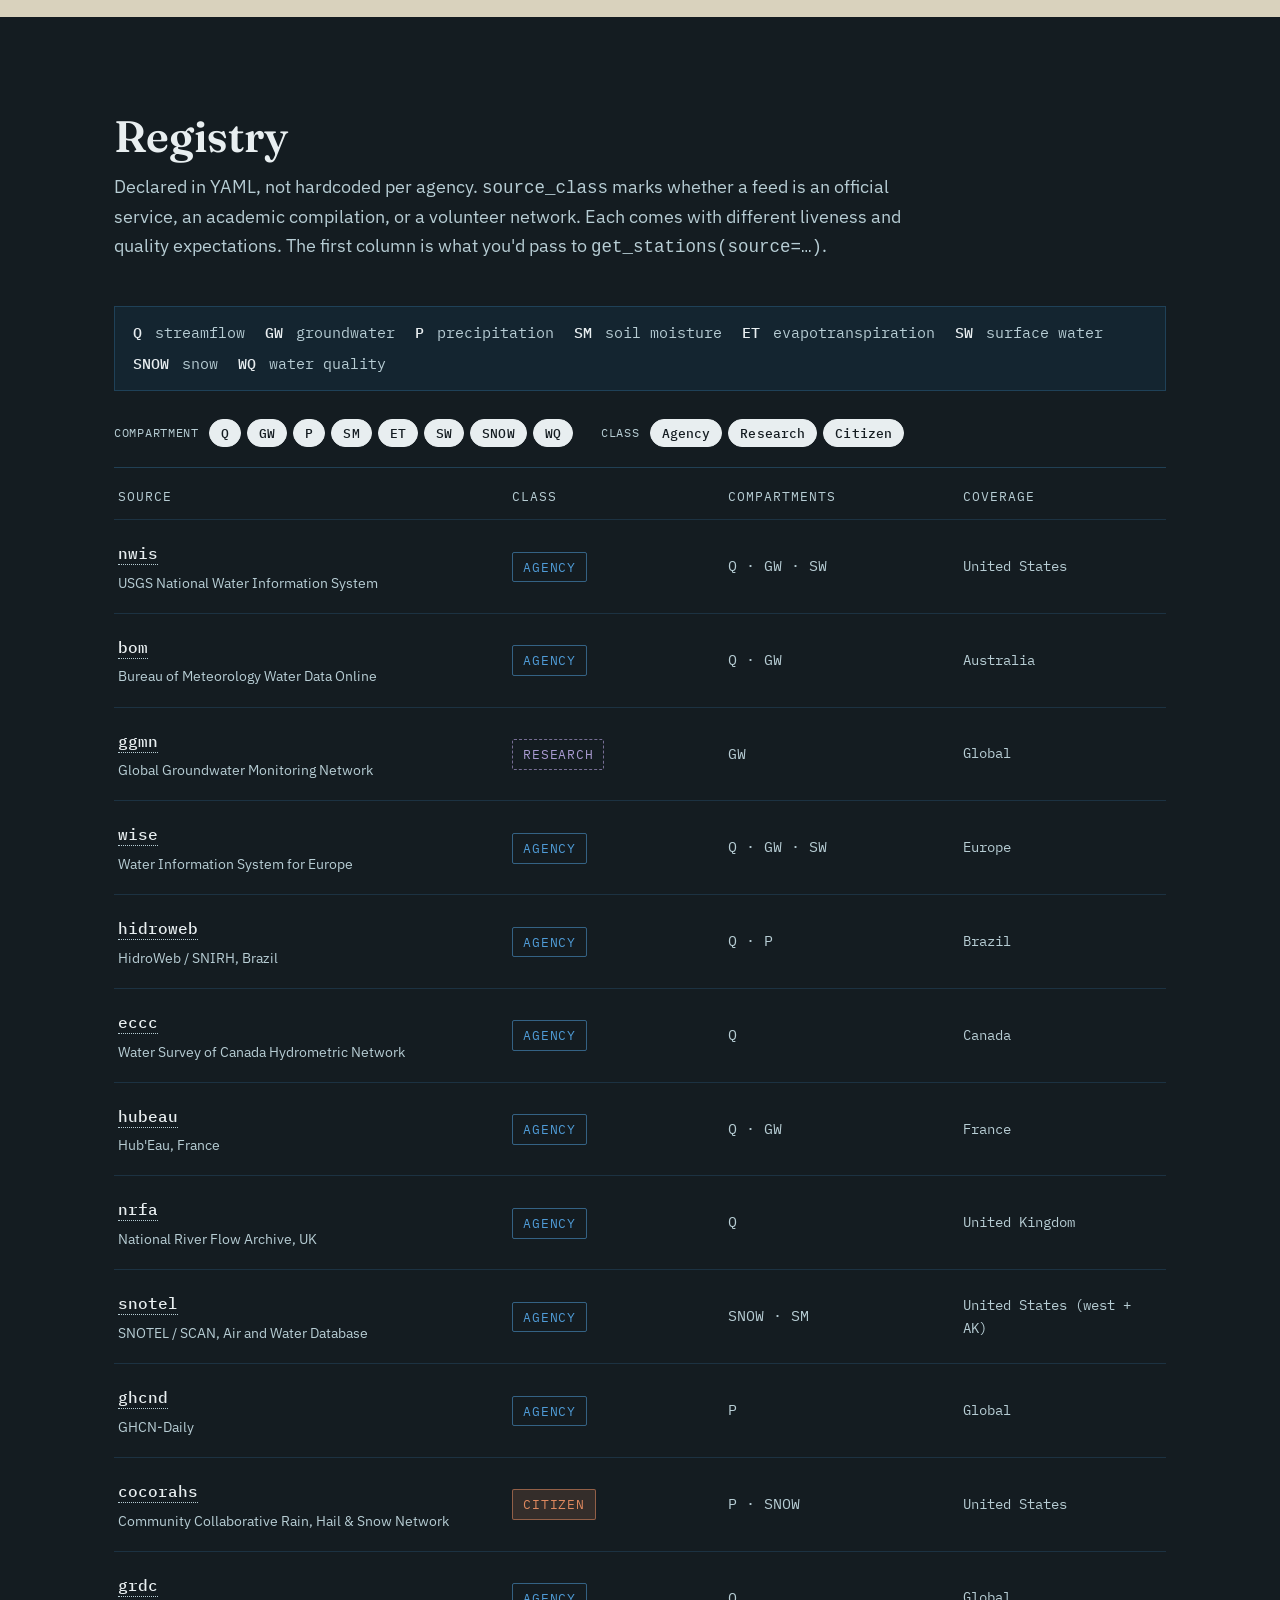
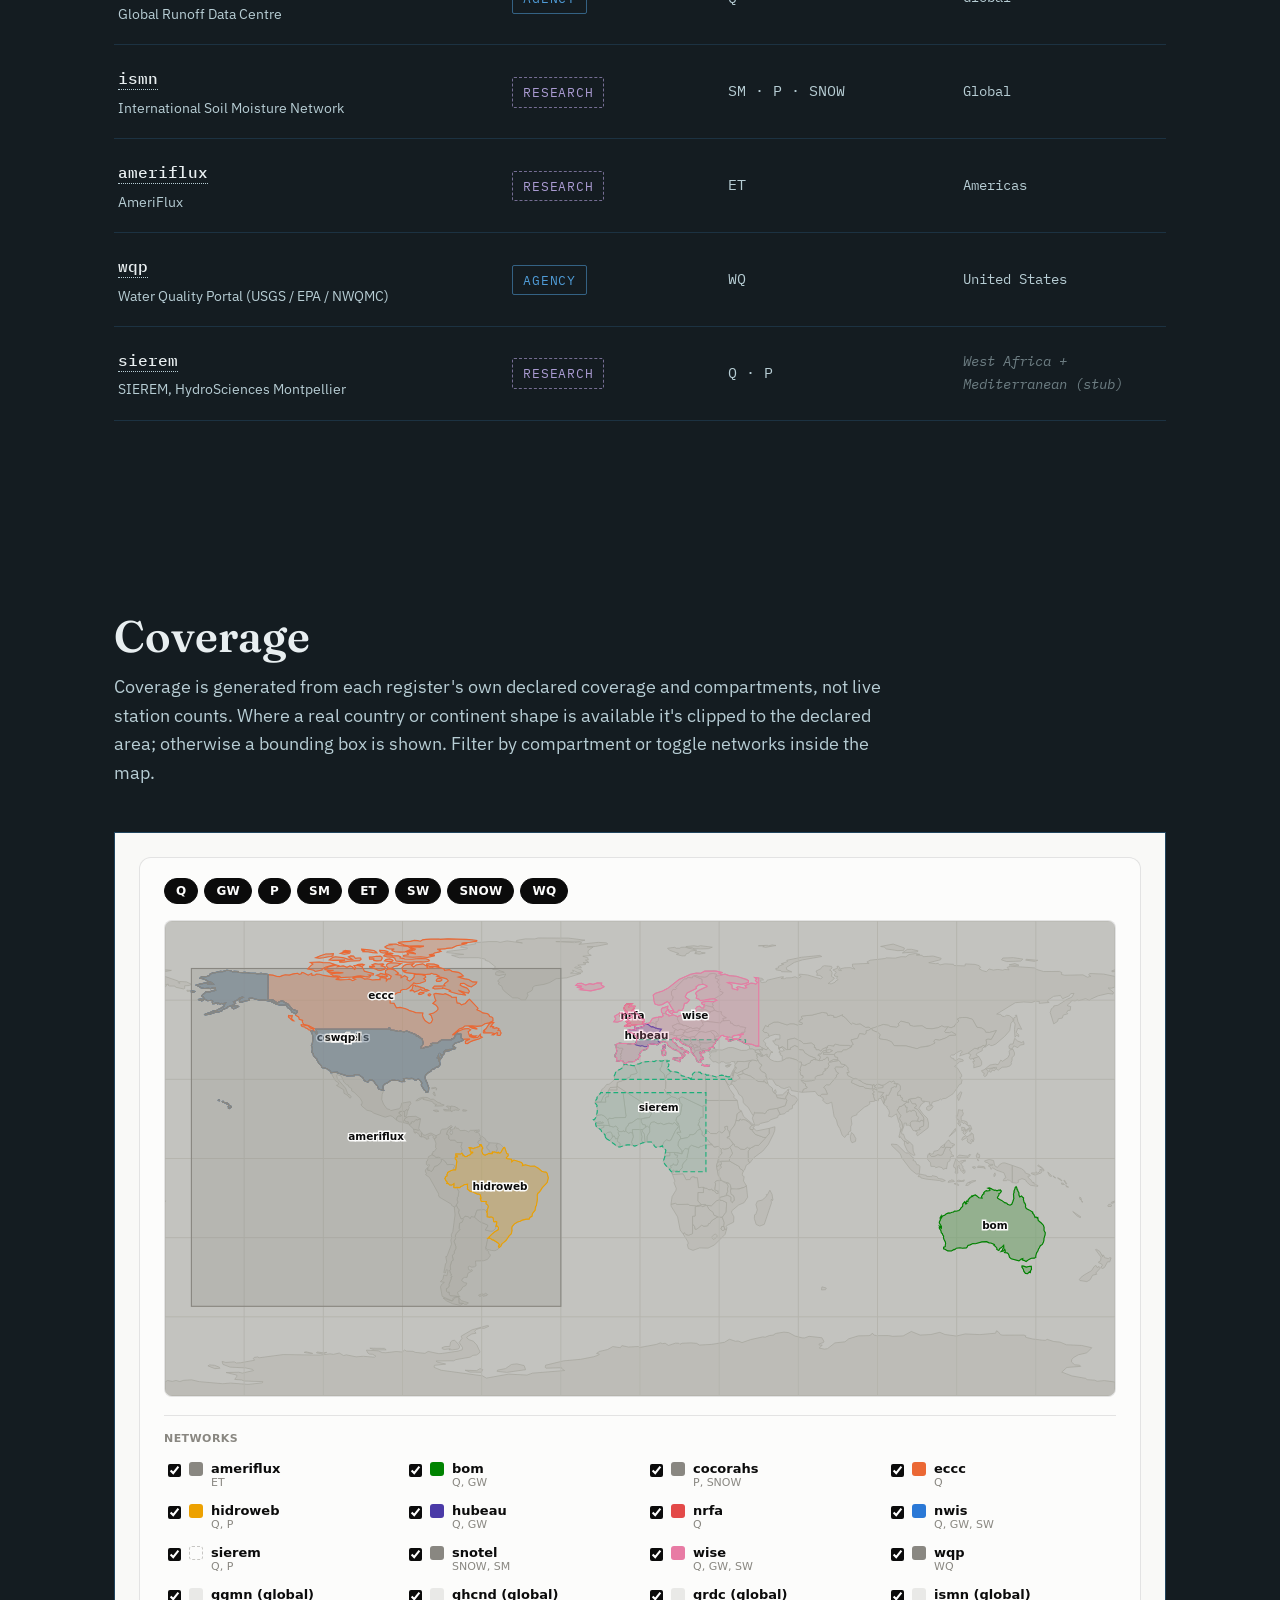
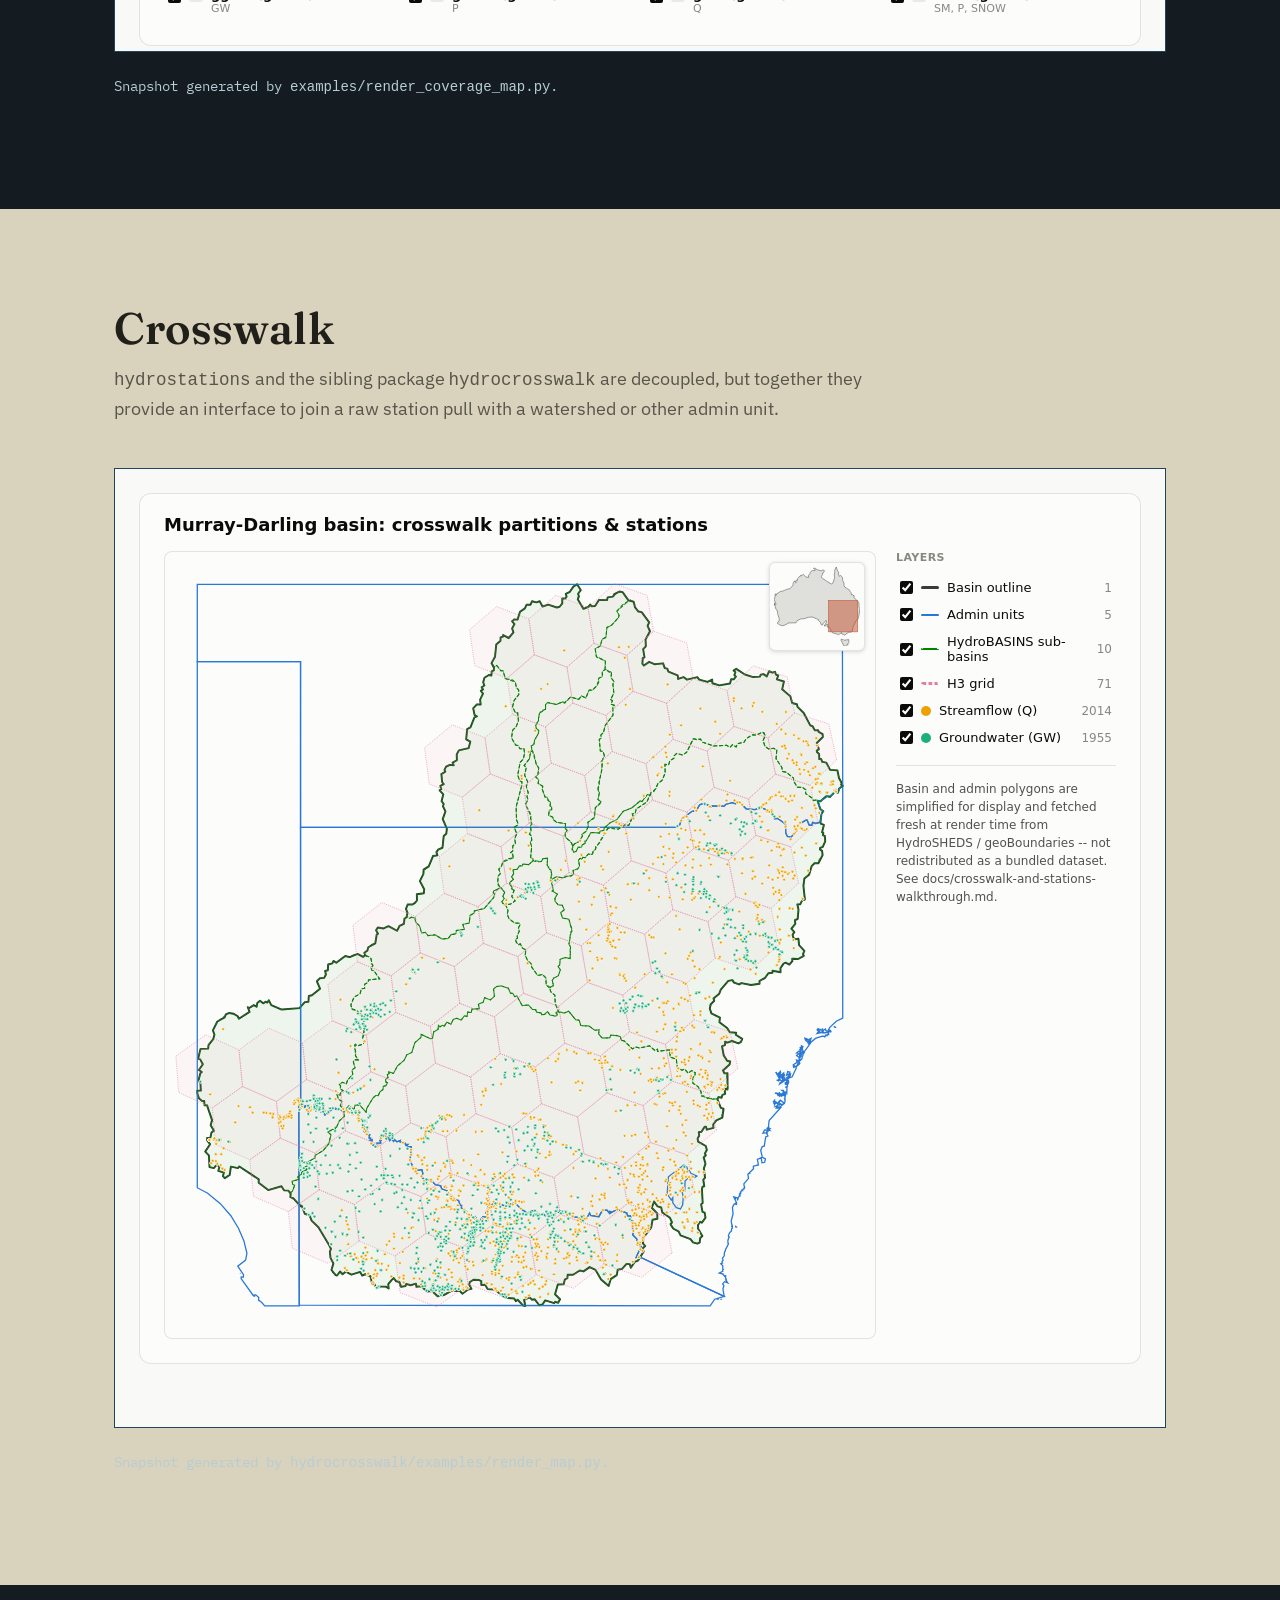
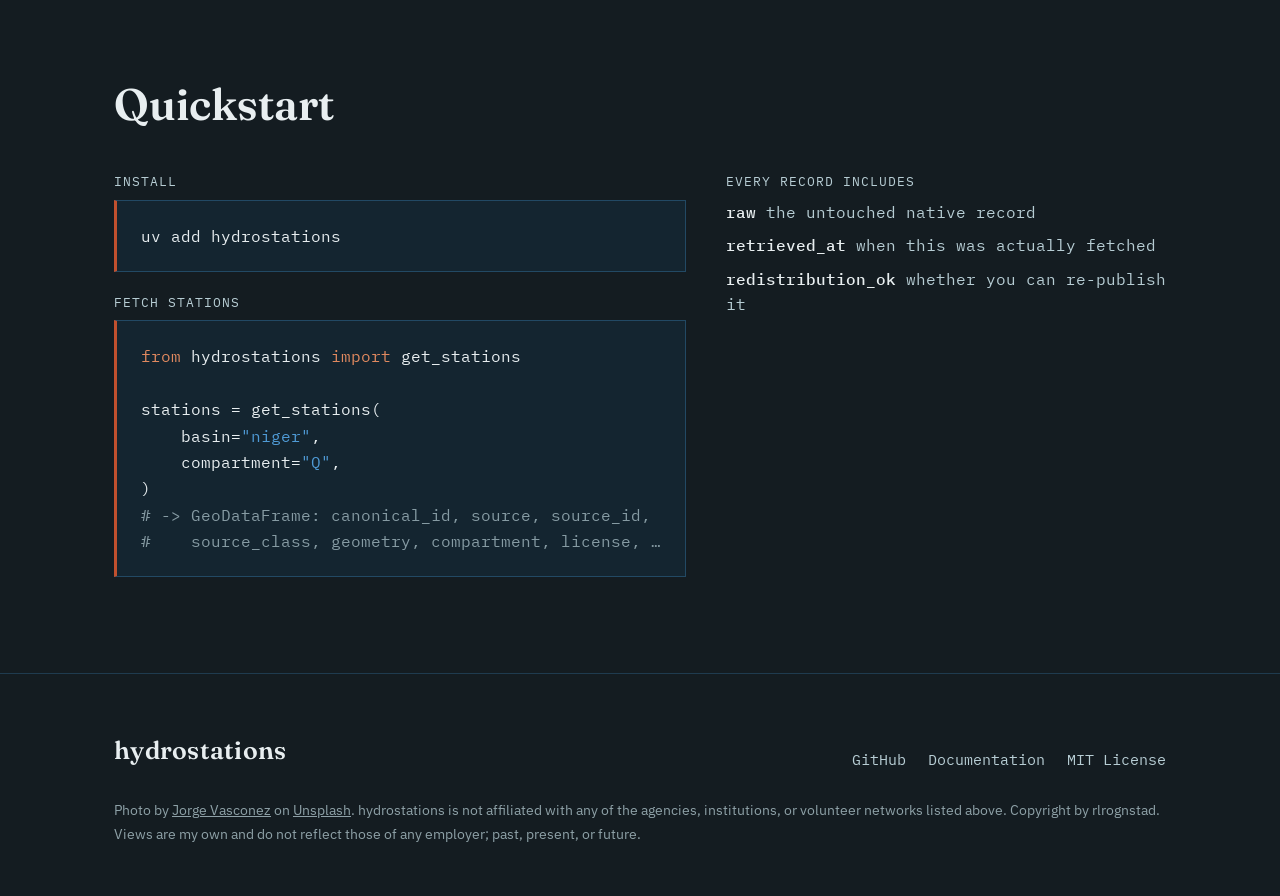
==== commit 6280c88c: "Add SW (lakes/reservoirs) to the NWIS source Second SW source after WISE, and the first US one. SW m" ====
--- a/site/index.html
+++ b/site/index.html
@@ -129,10 +129,10 @@
           <div>Coverage</div>
         </div>
 
-        <div class="register-row" data-class="agency" data-compartments="Q,GW">
+        <div class="register-row" data-class="agency" data-compartments="Q,GW,SW">
           <div class="reg-name"><a href="https://waterdata.usgs.gov/nwis" target="_blank" rel="noopener"><code>nwis</code></a><small>USGS National Water Information System</small></div>
           <div><span class="badge agency">Agency</span></div>
-          <div class="reg-compartments">Q · GW</div>
+          <div class="reg-compartments">Q · GW · SW</div>
           <div class="reg-status">United States</div>
         </div>
         <div class="register-row" data-class="agency" data-compartments="Q,GW">
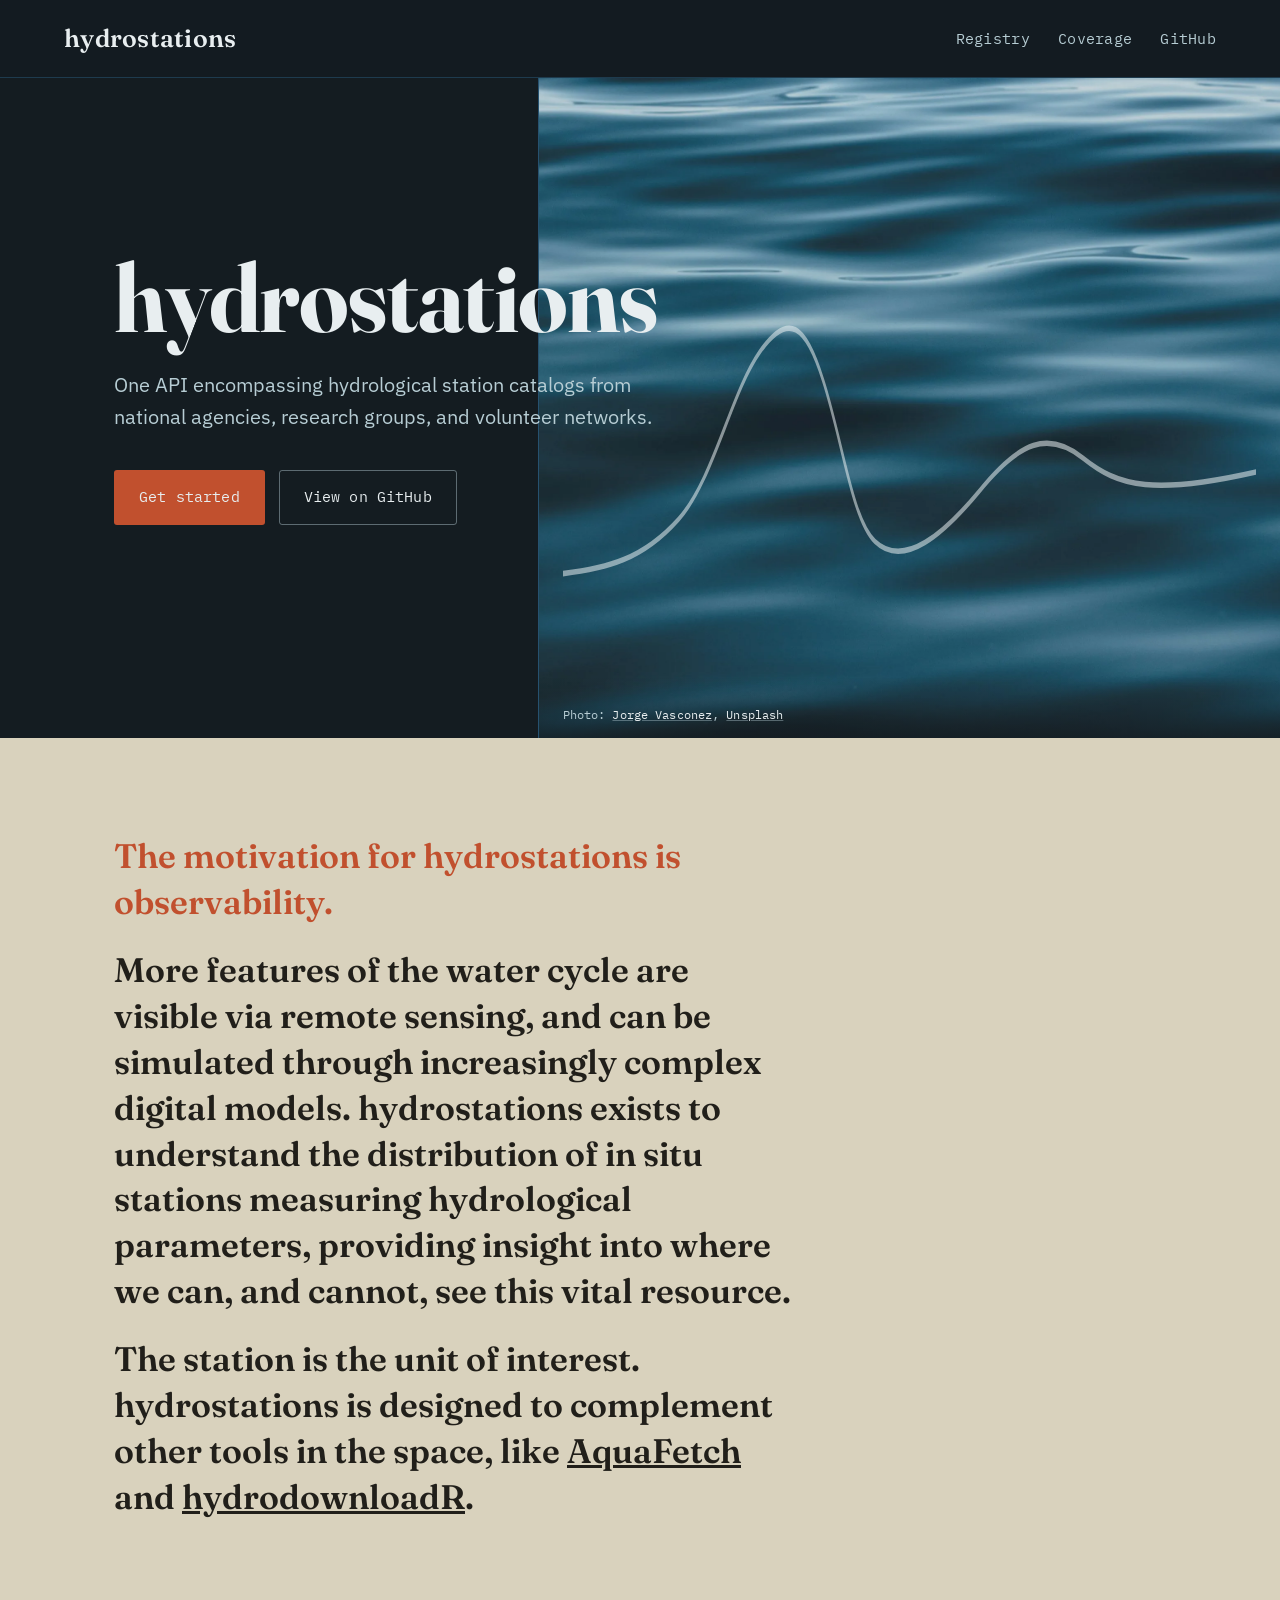
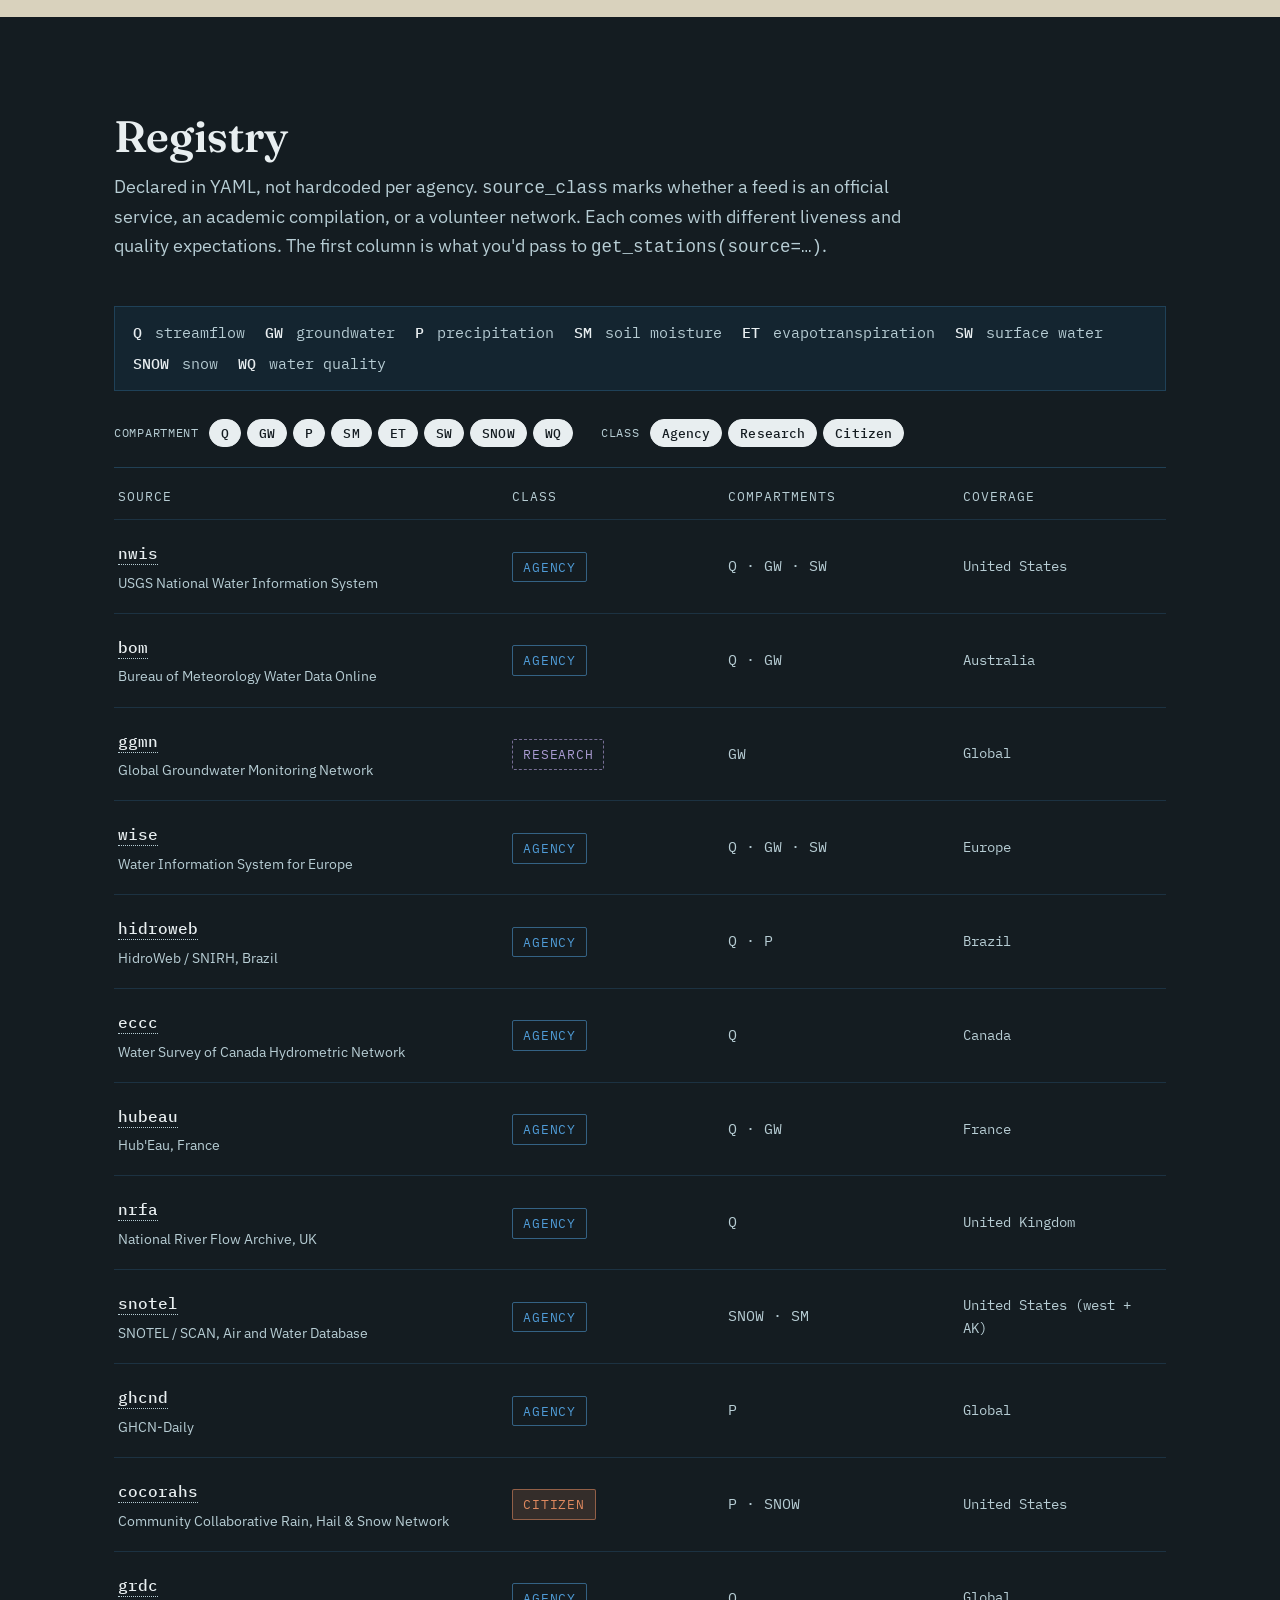
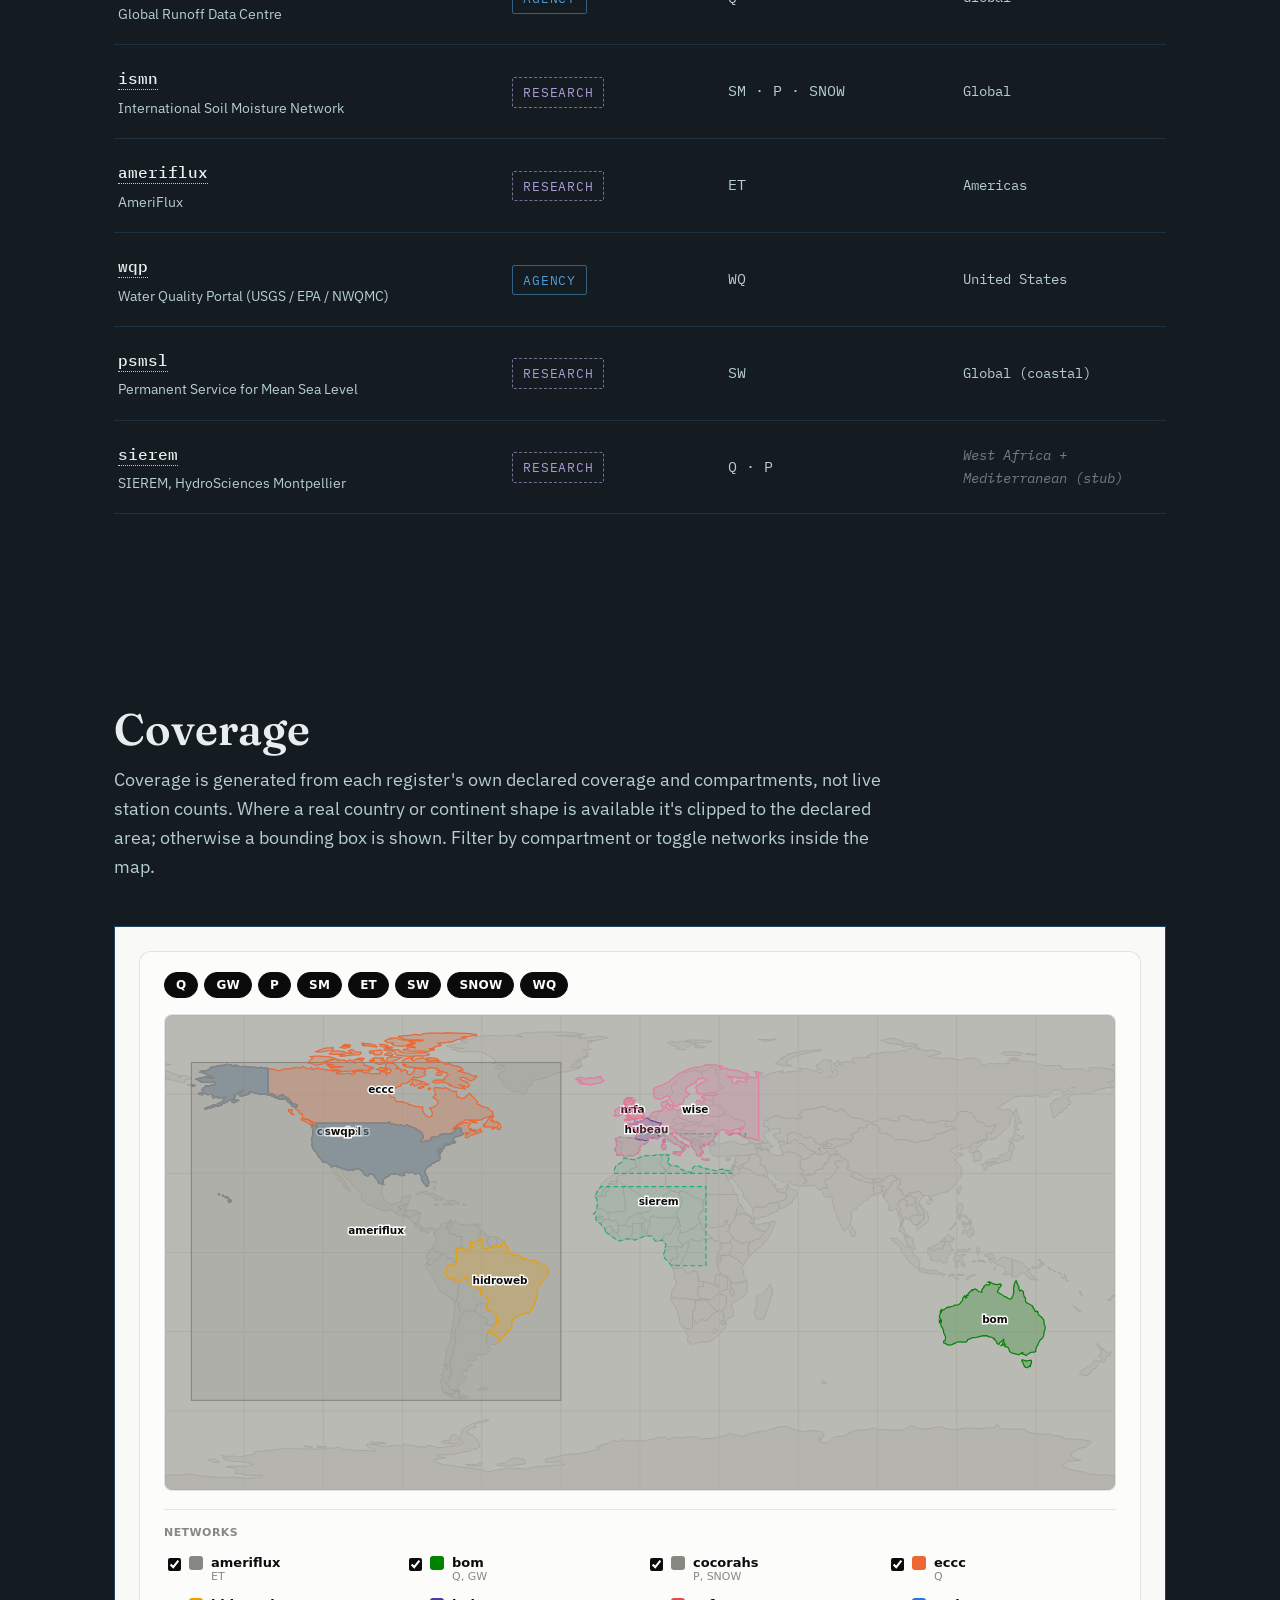
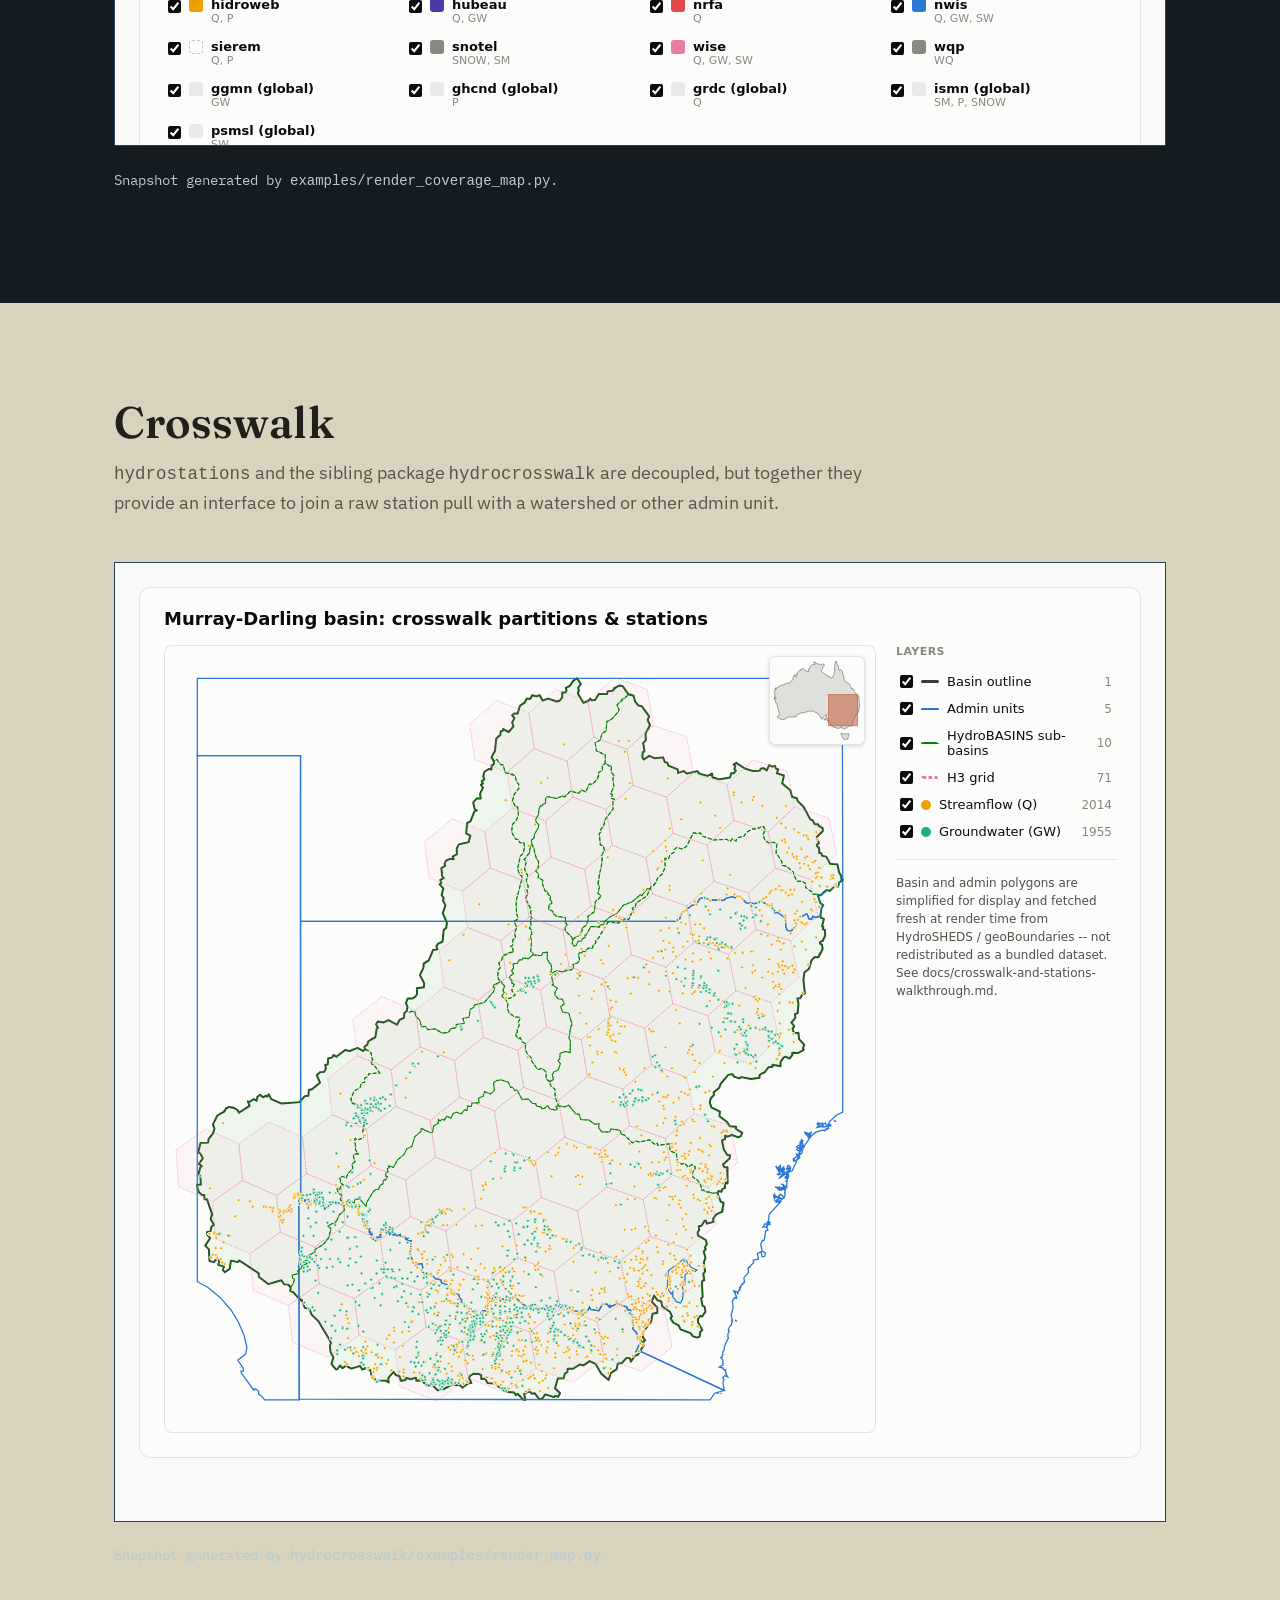
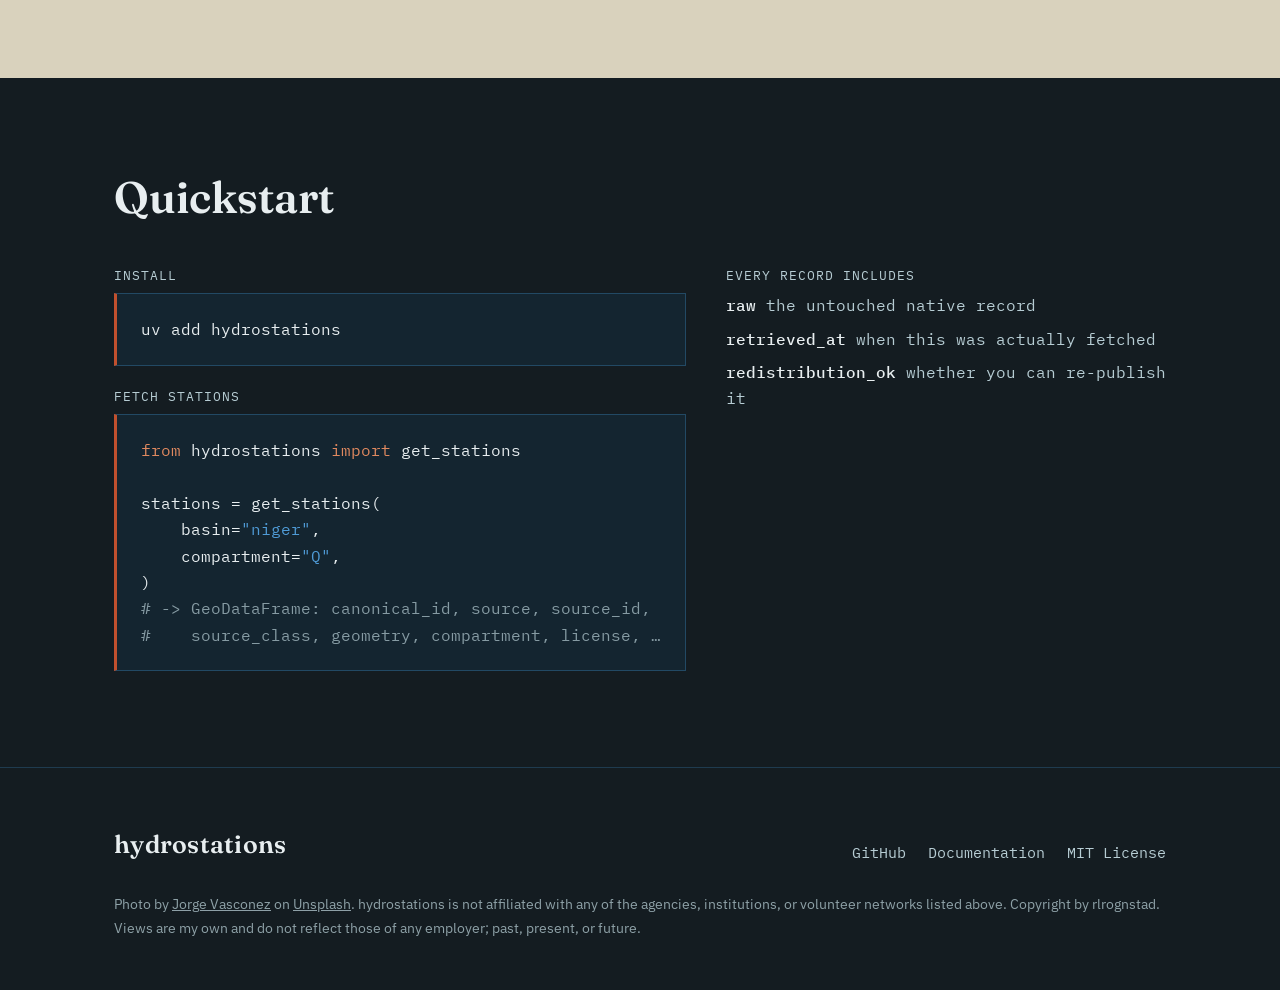
==== commit 7945e4b4: "Add PSMSL (Permanent Service for Mean Sea Level) as a source Global coastal tide-gauge catalogue -> " ====
--- a/site/index.html
+++ b/site/index.html
@@ -219,6 +219,12 @@
           <div class="reg-compartments">WQ</div>
           <div class="reg-status">United States</div>
         </div>
+        <div class="register-row" data-class="research" data-compartments="SW">
+          <div class="reg-name"><a href="https://psmsl.org/" target="_blank" rel="noopener"><code>psmsl</code></a><small>Permanent Service for Mean Sea Level</small></div>
+          <div><span class="badge research">Research</span></div>
+          <div class="reg-compartments">SW</div>
+          <div class="reg-status">Global (coastal)</div>
+        </div>
         <div class="register-row" data-class="research" data-compartments="Q,P">
           <div class="reg-name"><a href="http://www.hydrosciences.fr/sierem/" target="_blank" rel="noopener"><code>sierem</code></a><small>SIEREM, HydroSciences Montpellier</small></div>
           <div><span class="badge research">Research</span></div>
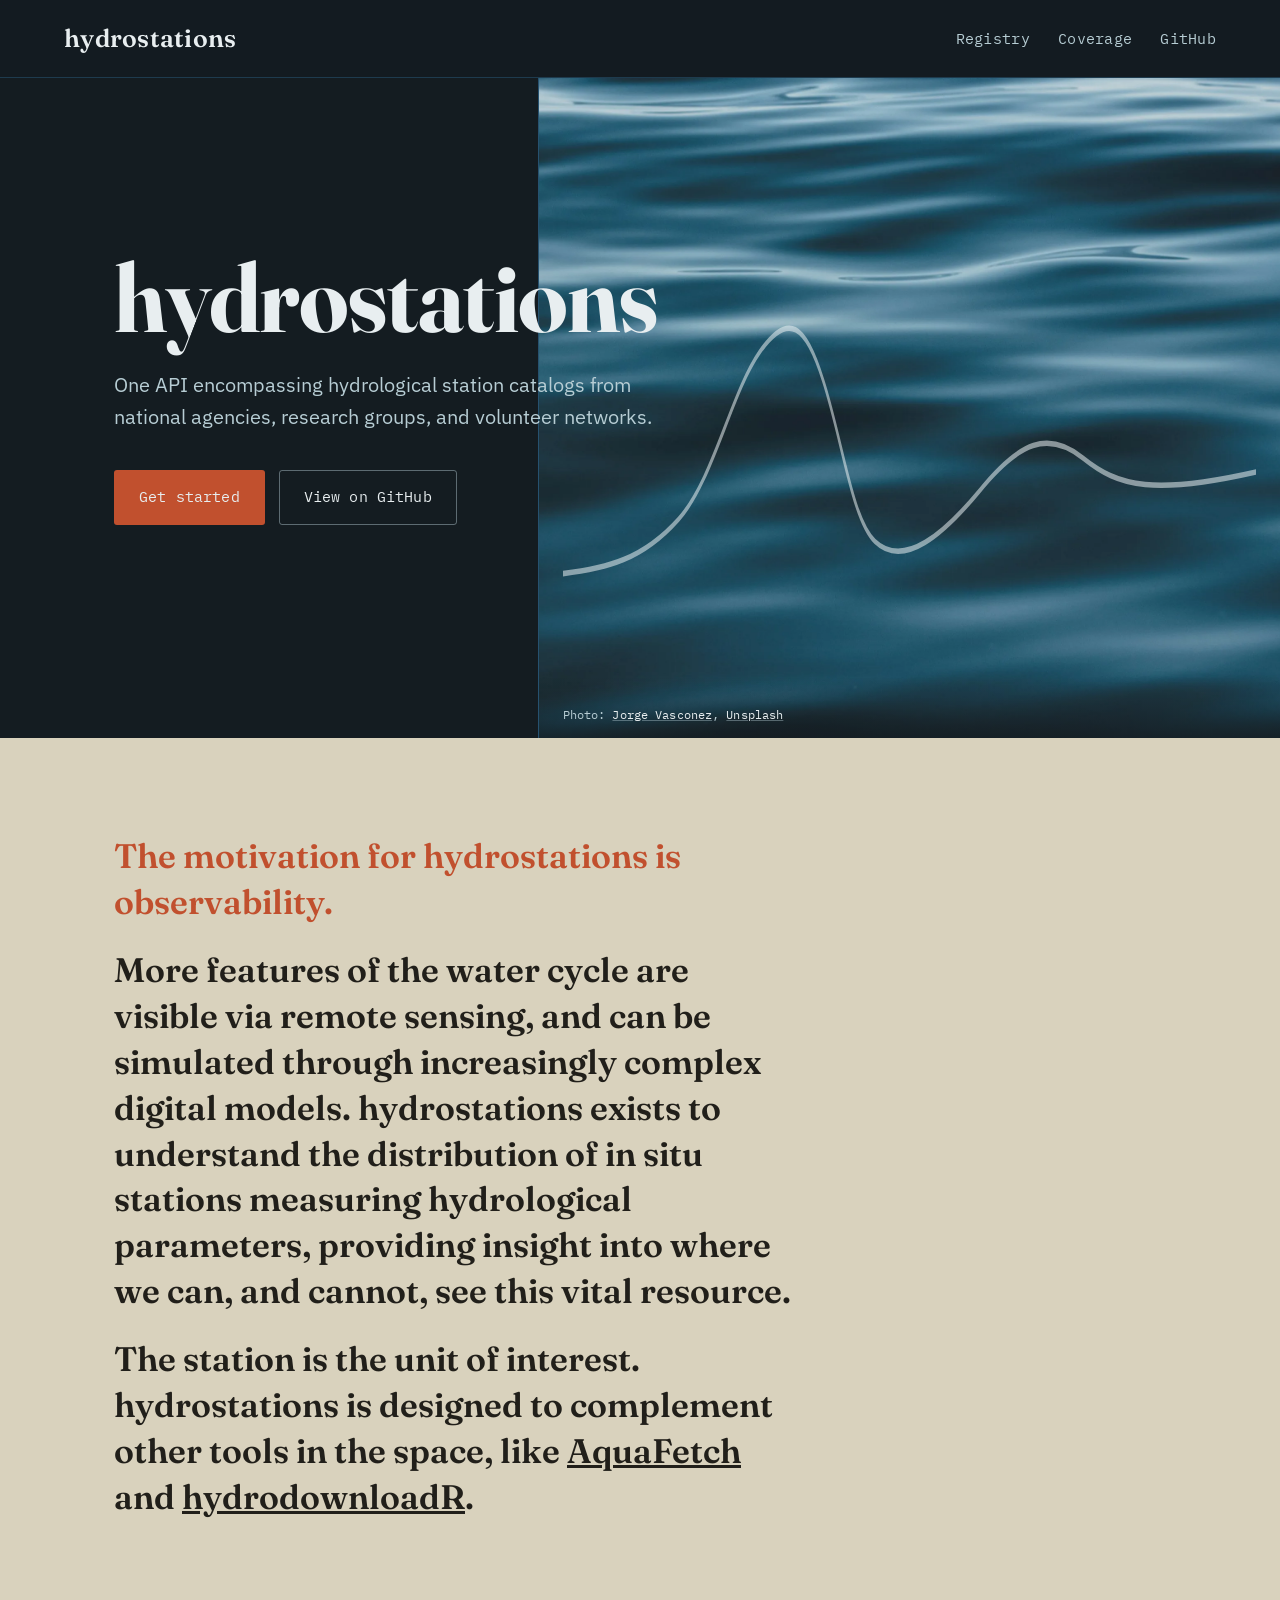
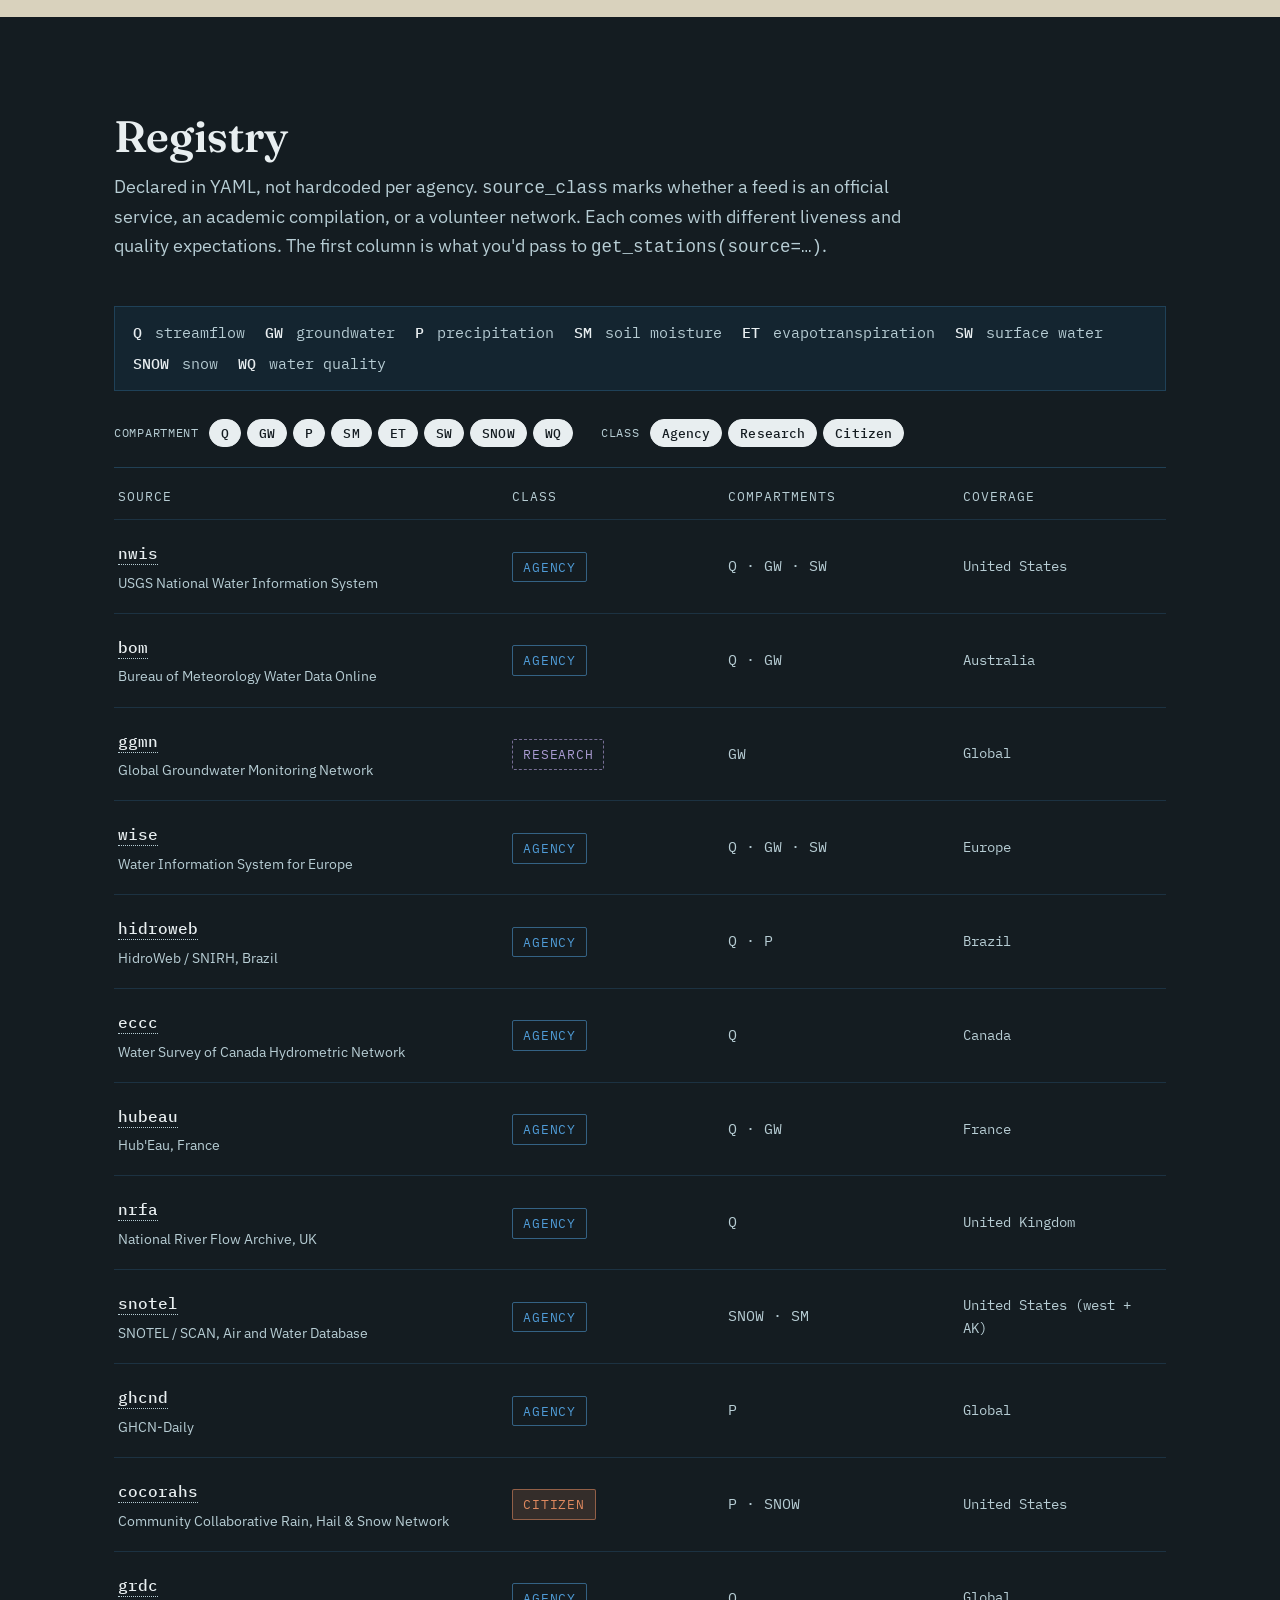
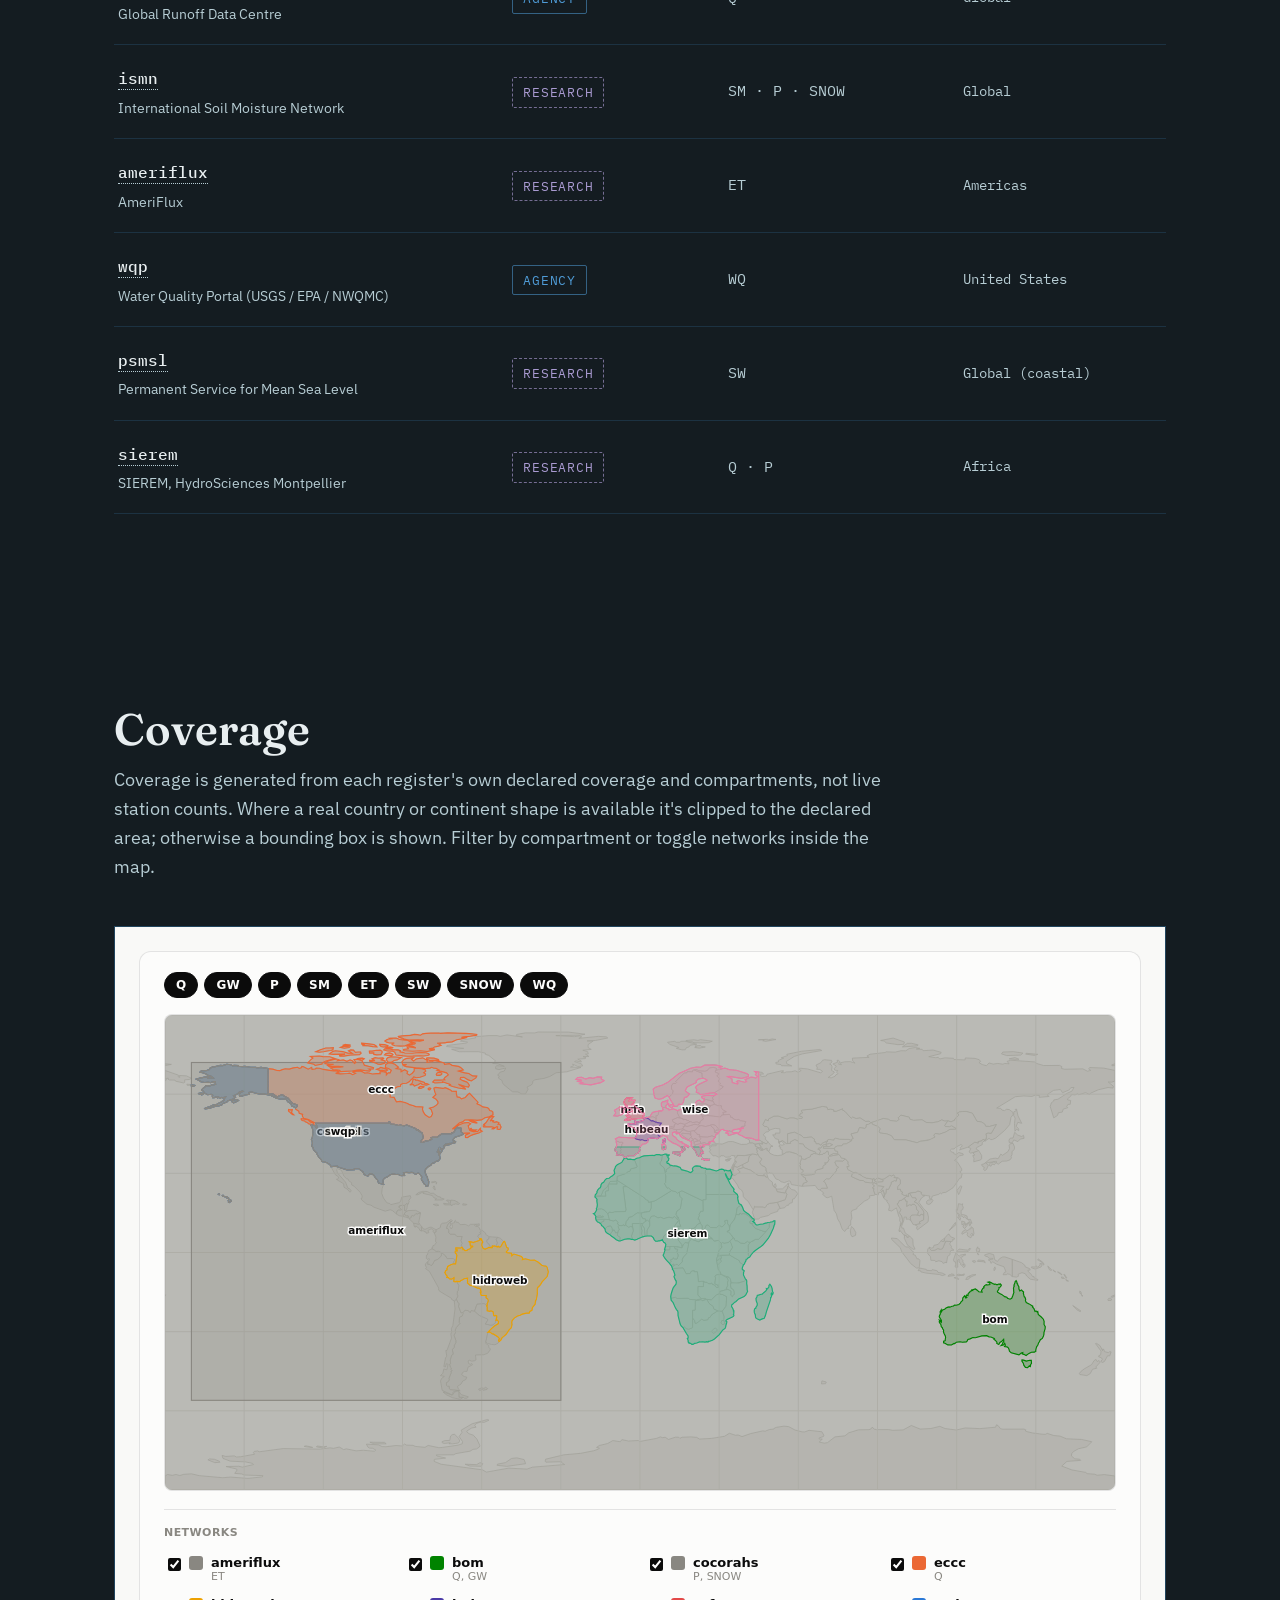
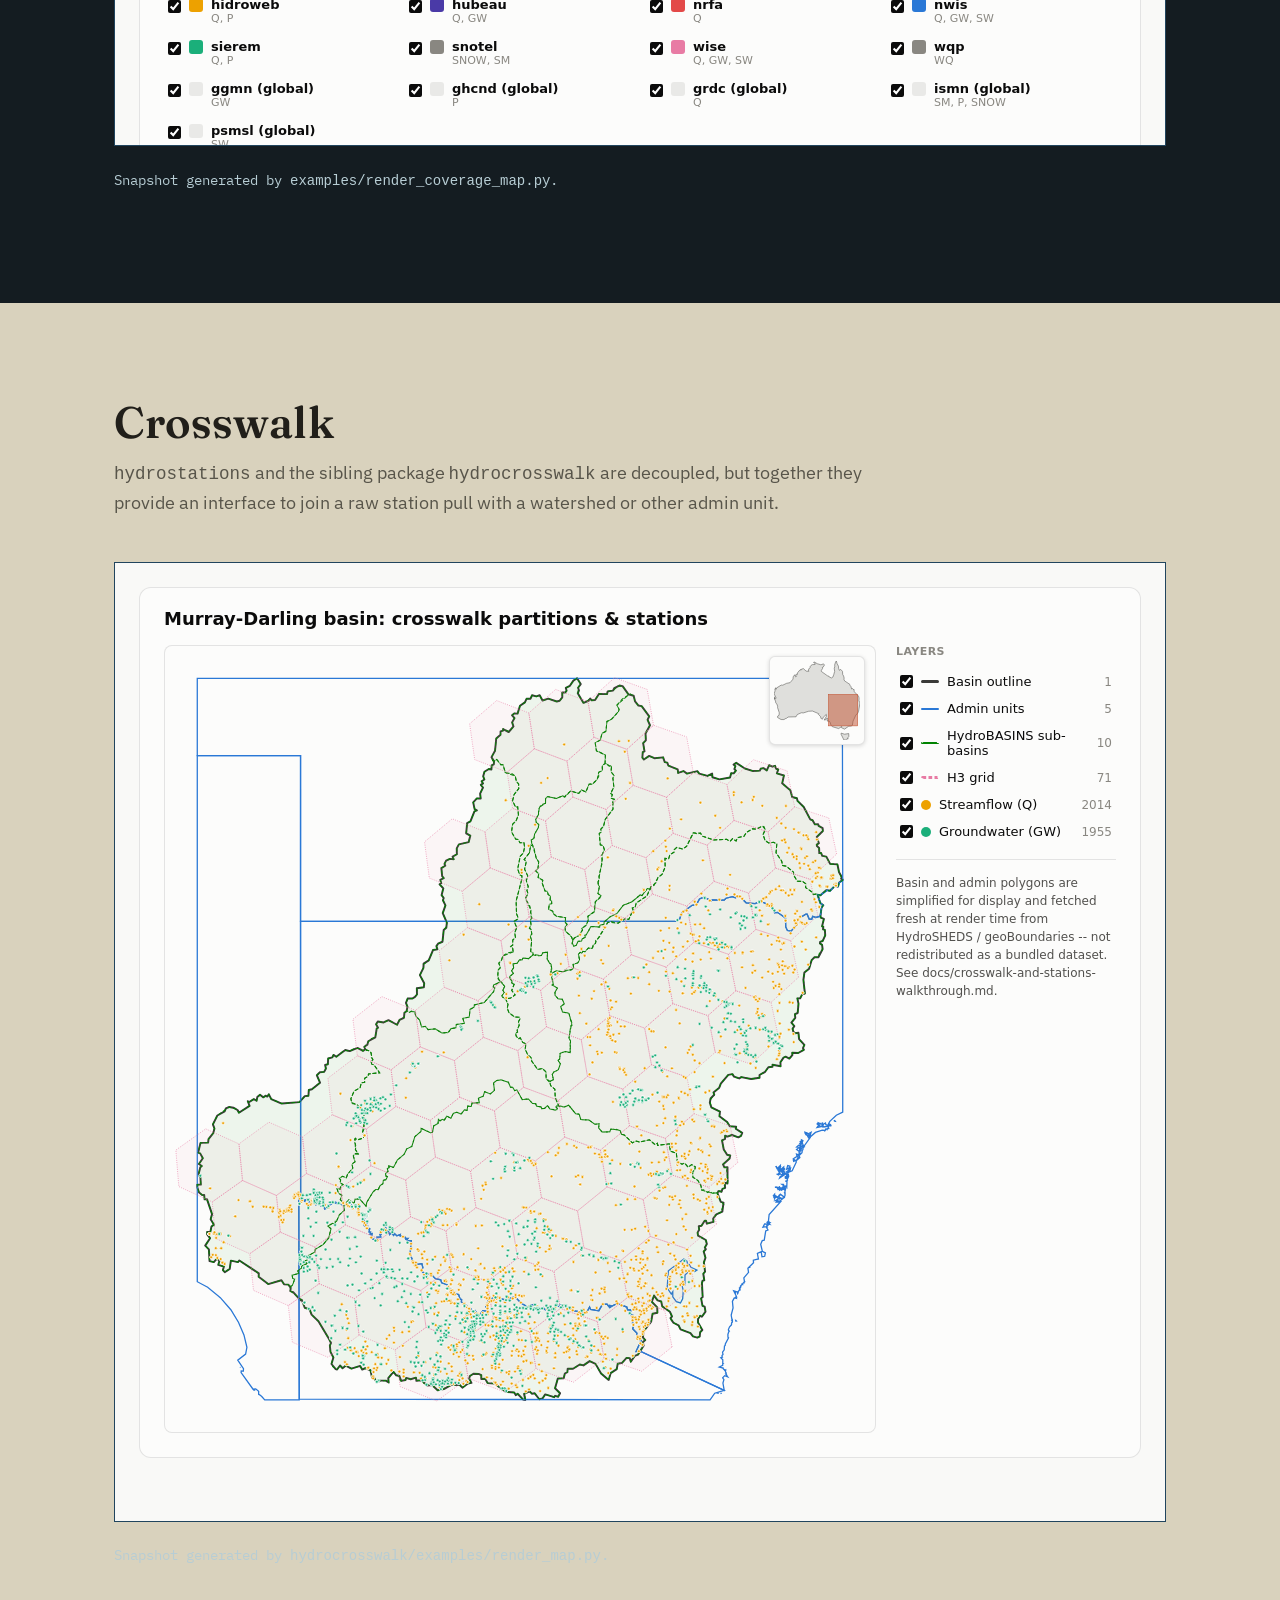
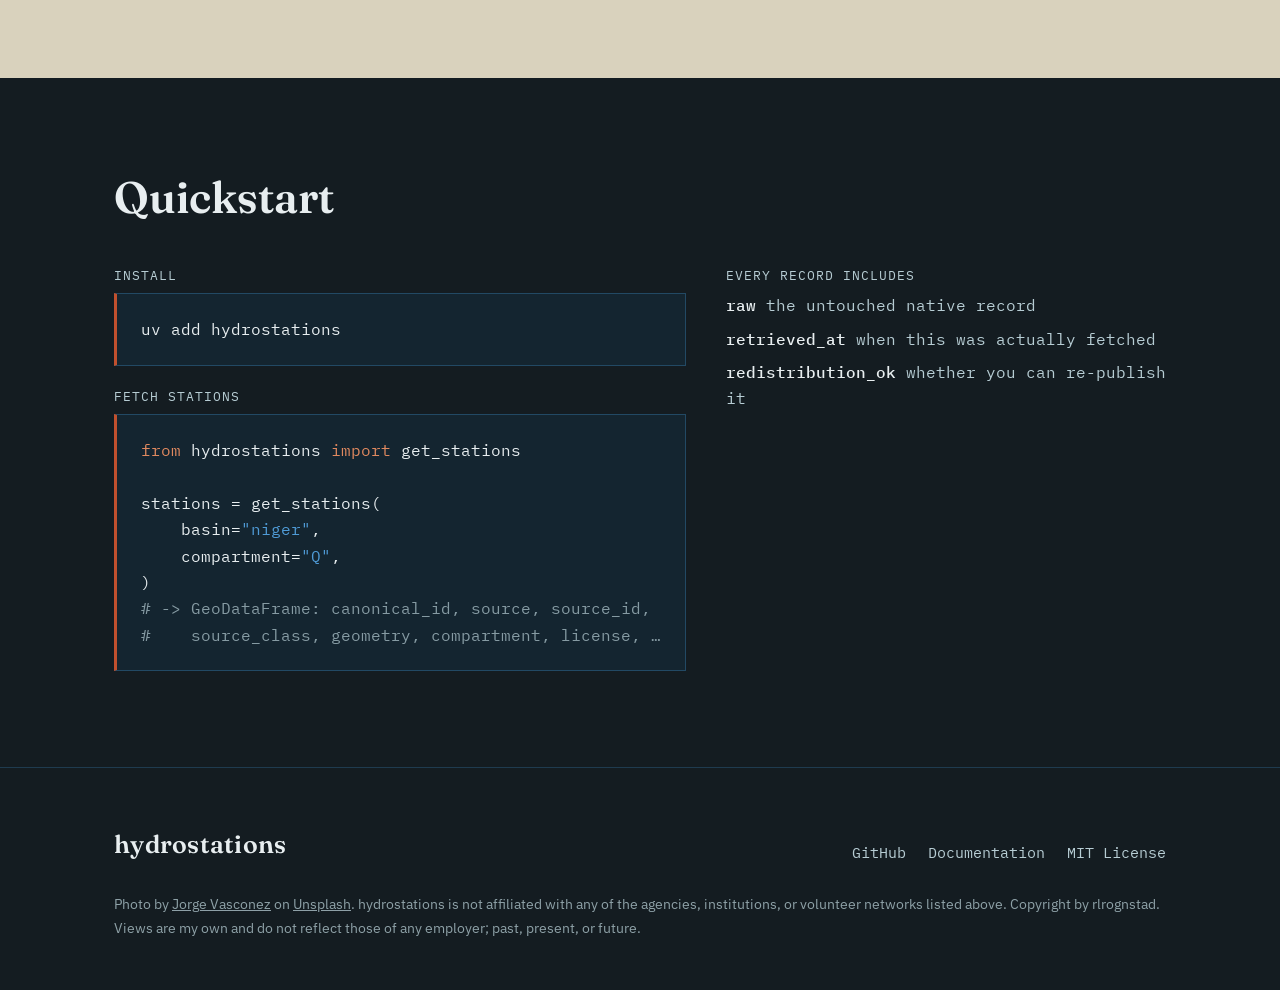
==== commit 5f19ba5a: "Implement the SIEREM adapter (first African source) SIEREM was a stub since the initial scaffold. In" ====
--- a/site/index.html
+++ b/site/index.html
@@ -229,7 +229,7 @@
           <div class="reg-name"><a href="http://www.hydrosciences.fr/sierem/" target="_blank" rel="noopener"><code>sierem</code></a><small>SIEREM, HydroSciences Montpellier</small></div>
           <div><span class="badge research">Research</span></div>
           <div class="reg-compartments">Q · P</div>
-          <div class="reg-status stub">West Africa + Mediterranean (stub)</div>
+          <div class="reg-status">Africa</div>
         </div>
       </div>
       <p class="register-empty" id="register-empty" hidden>No sources match the current filters.</p>
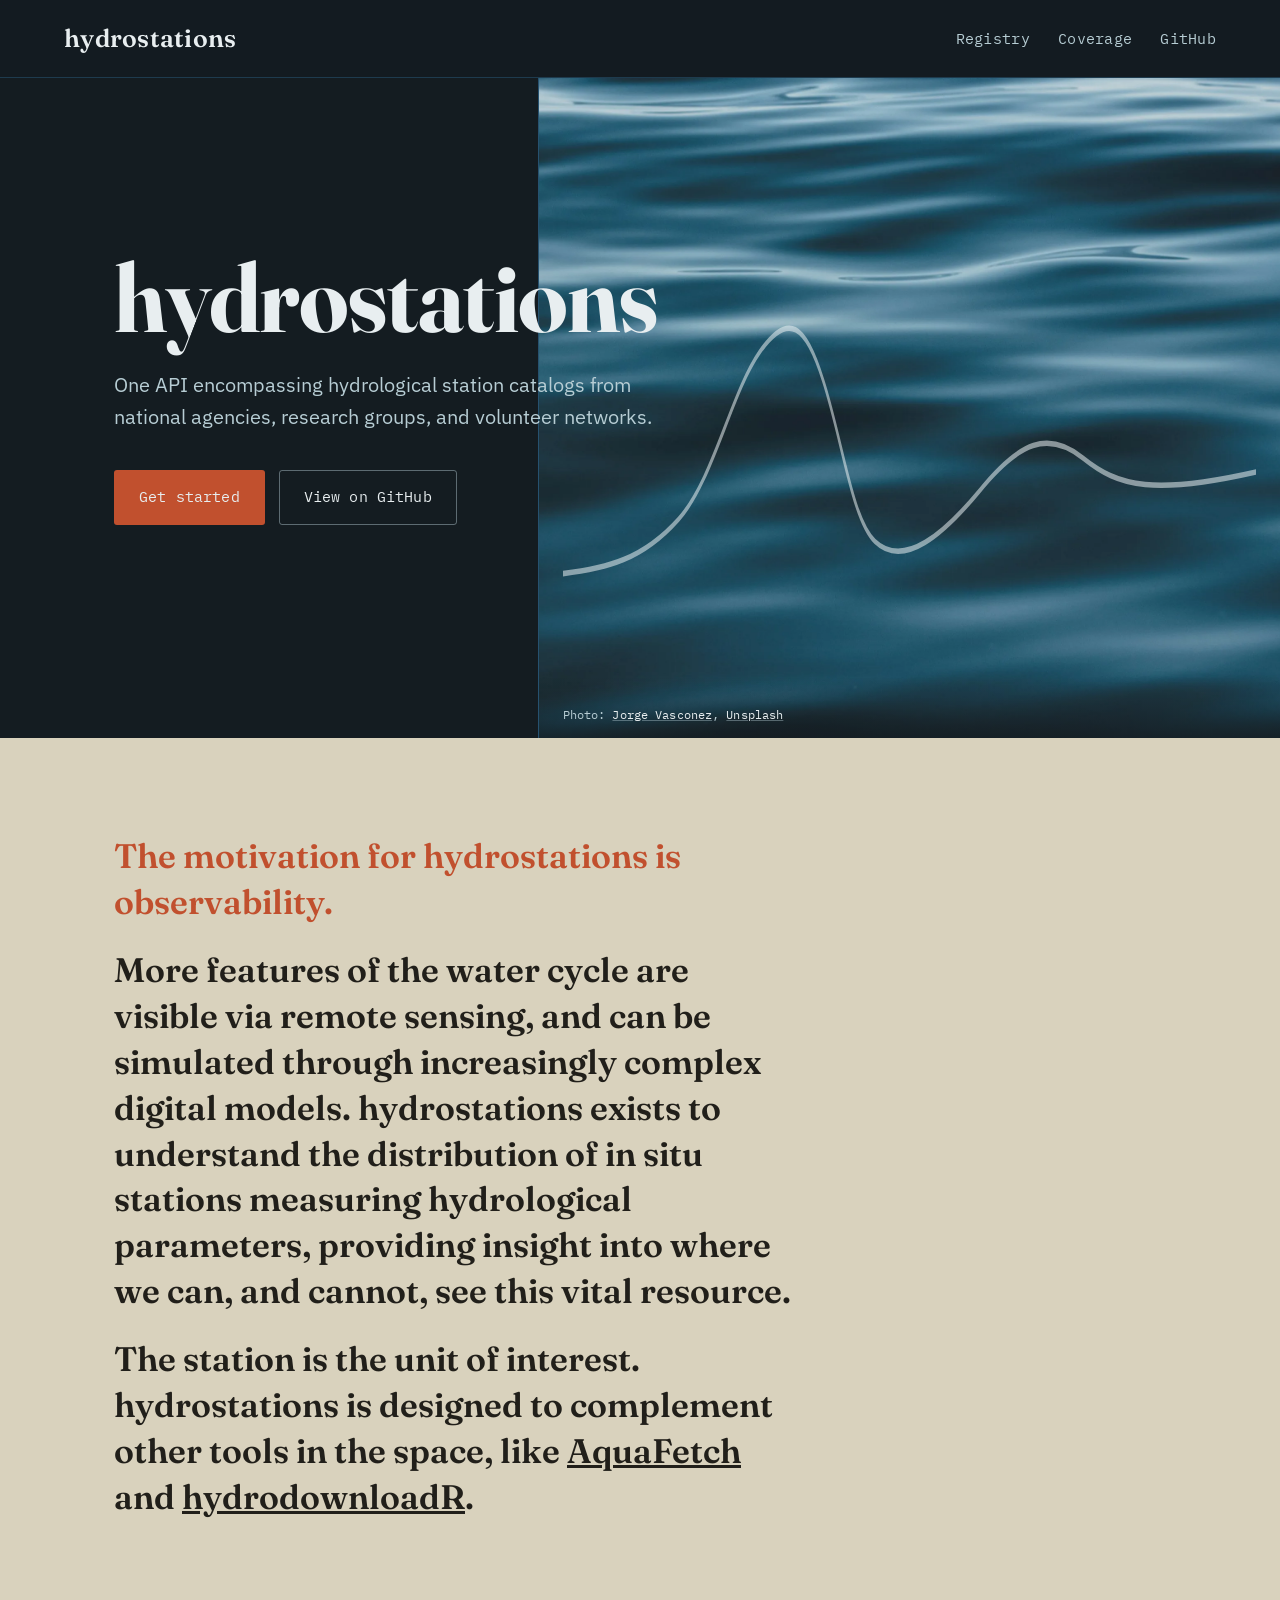
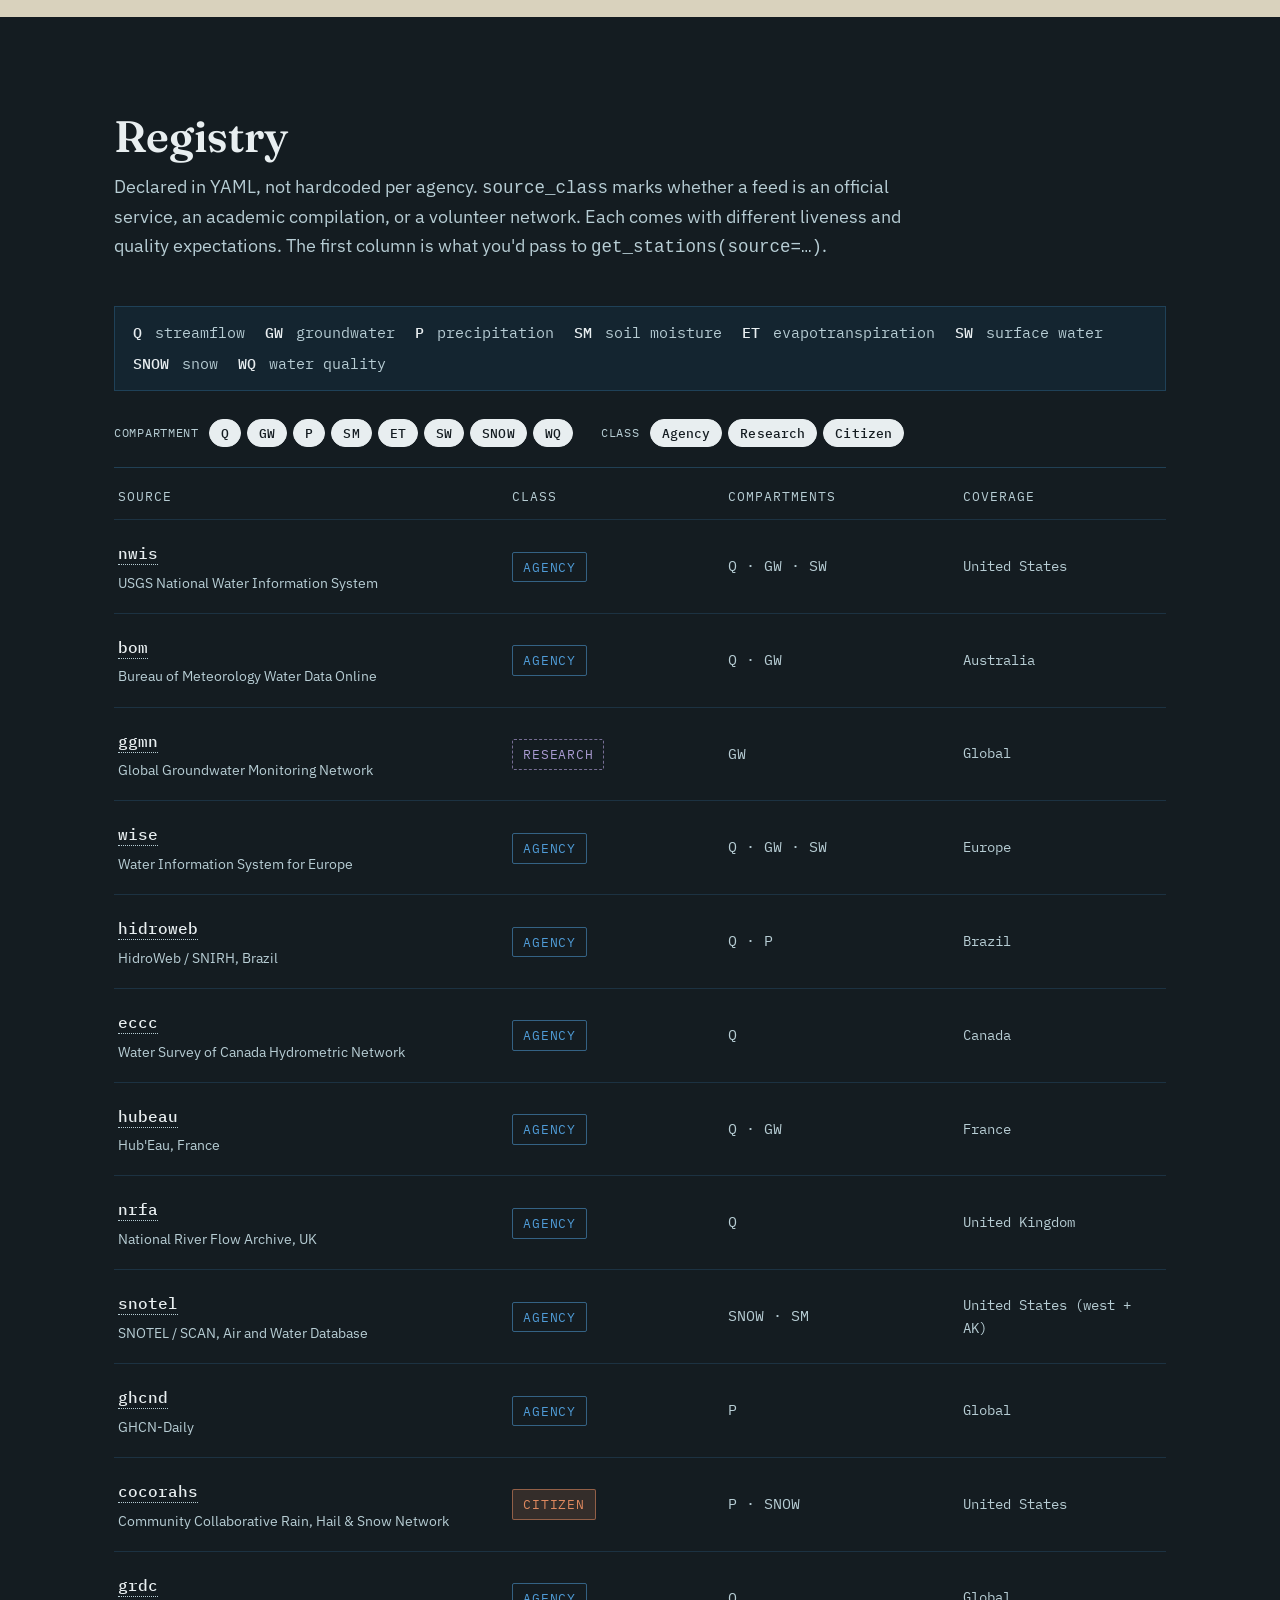
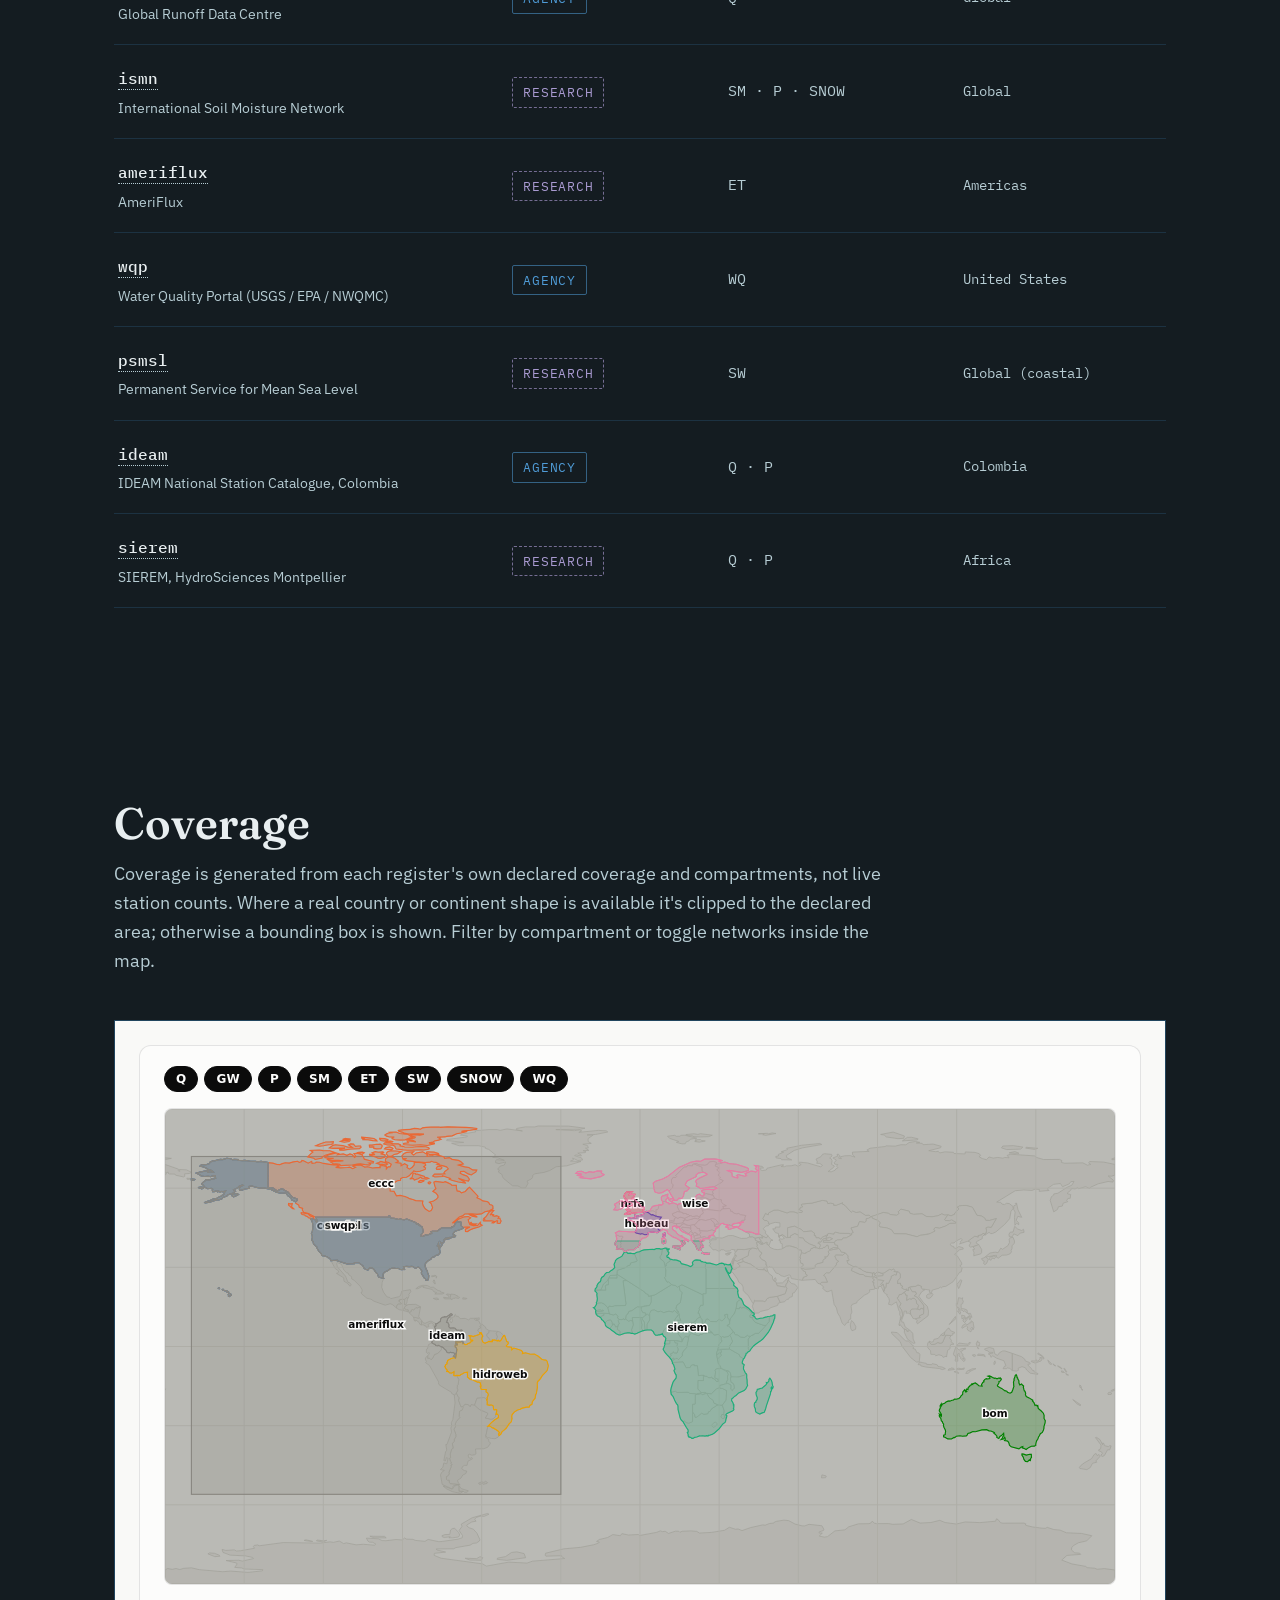
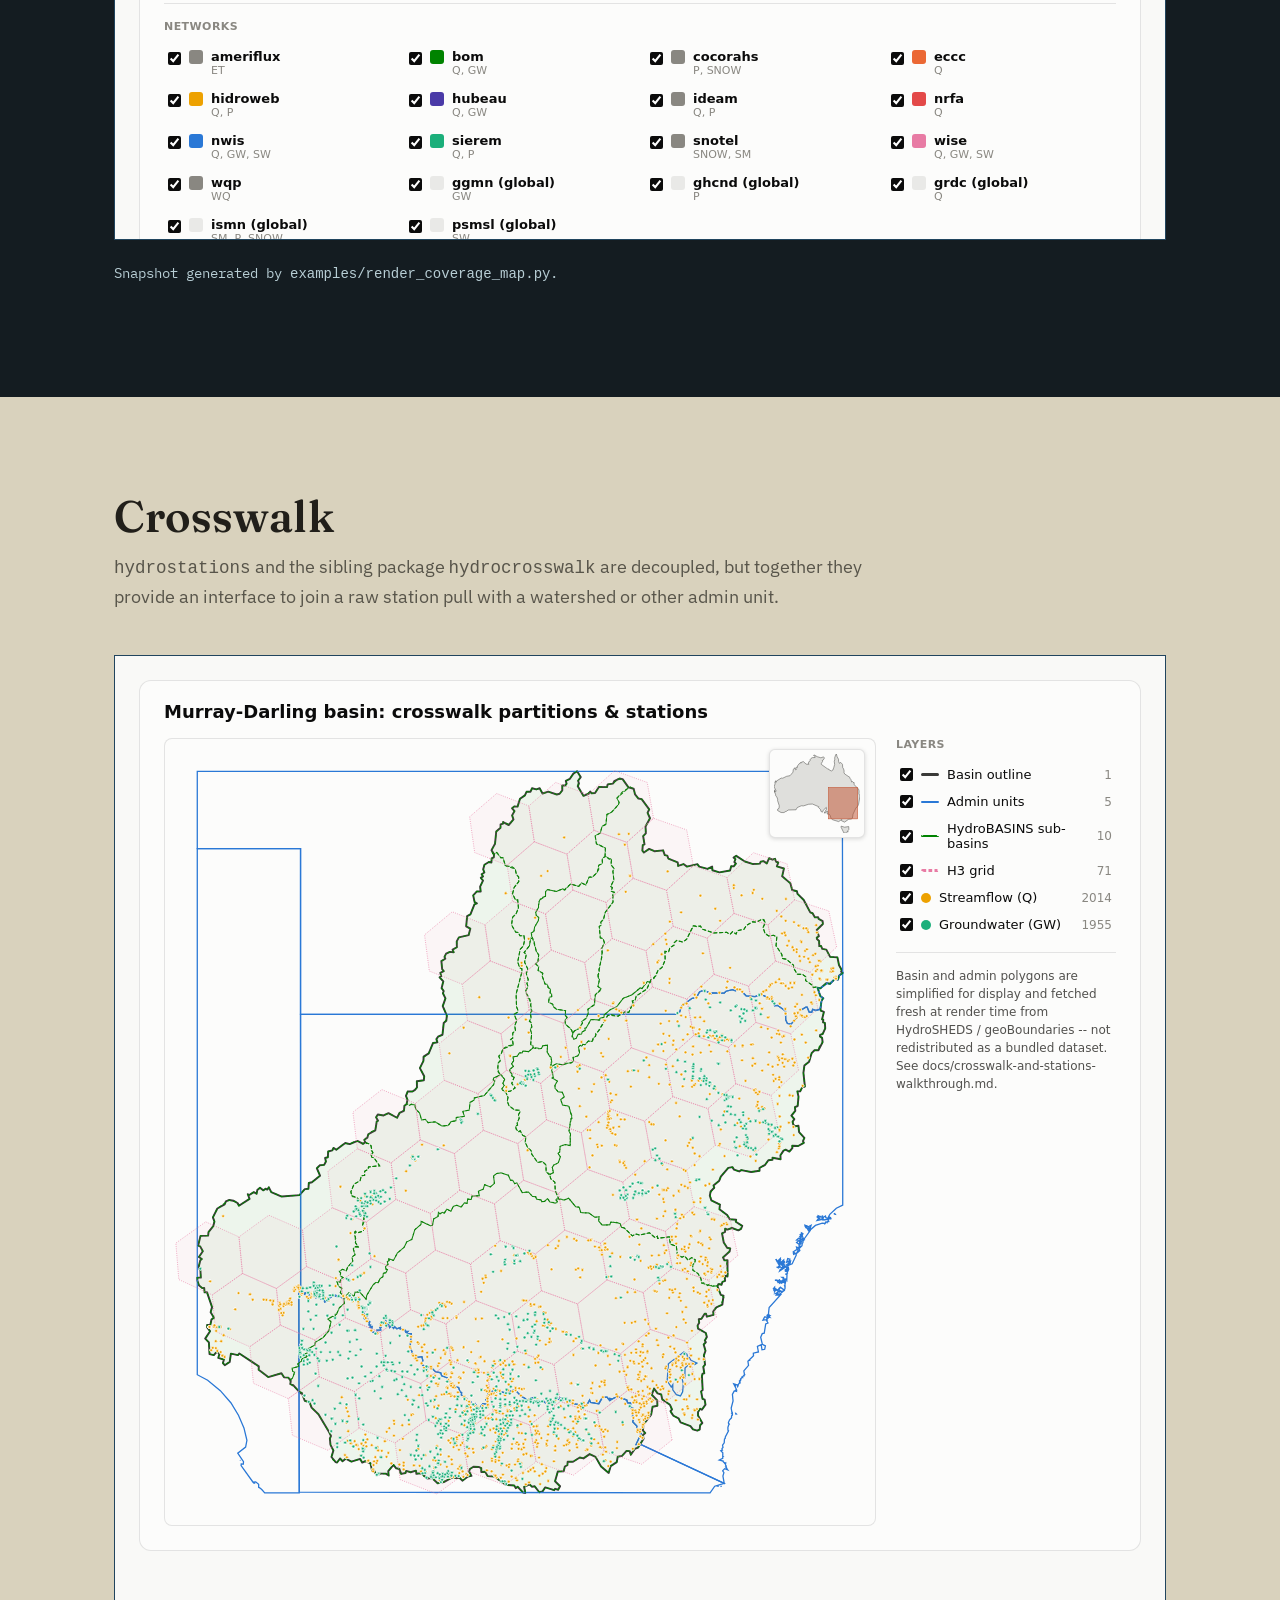
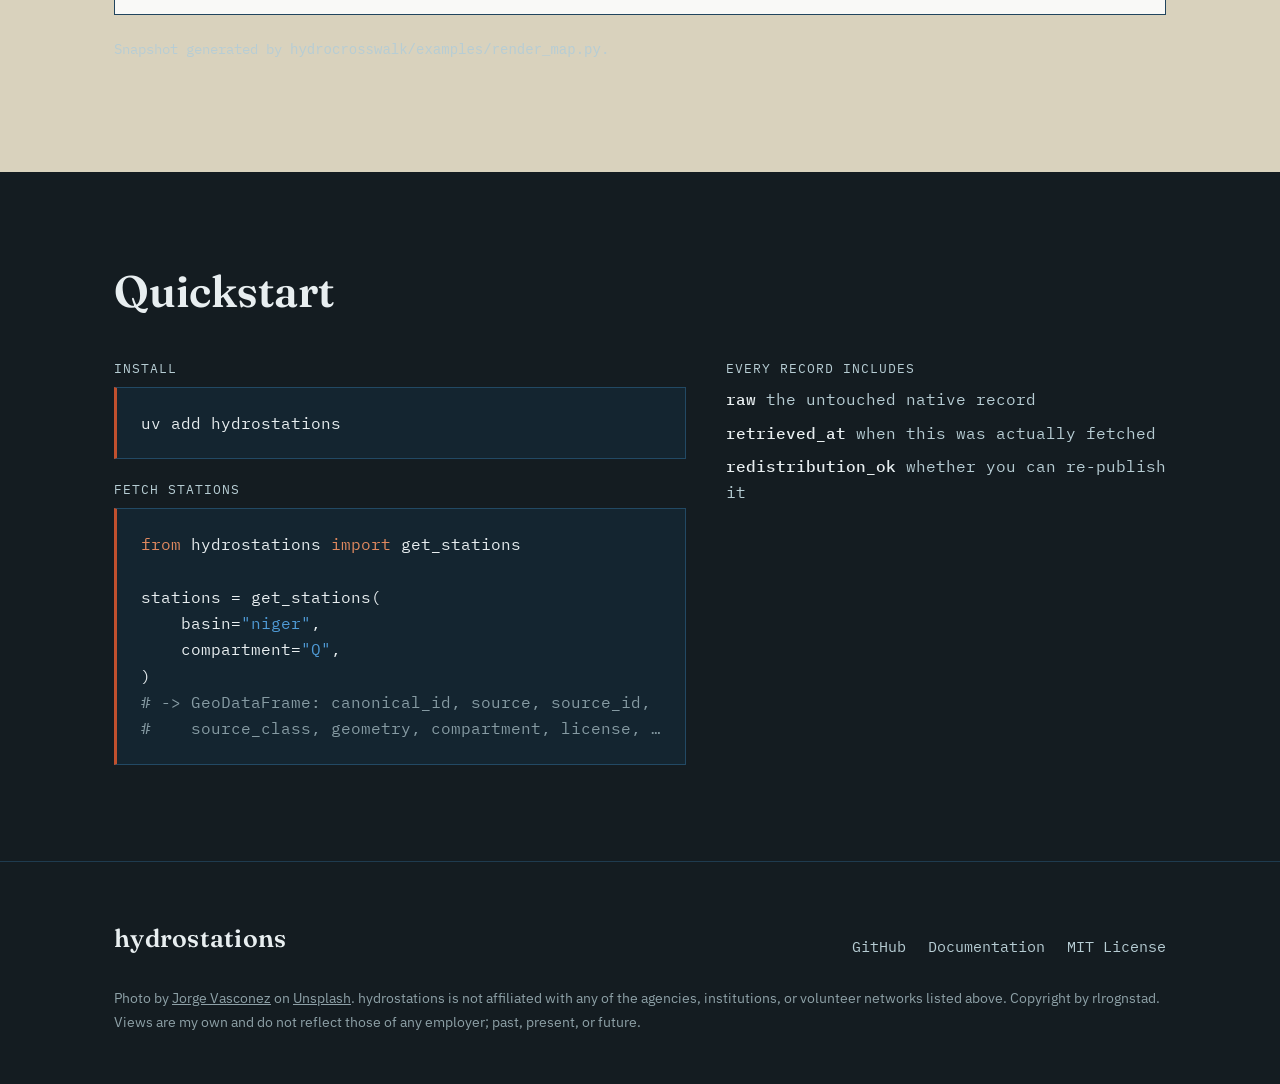
==== commit 6a12da22: "Add IDEAM (Colombia) via a new socrata protocol adapter First South American source outside Brazil, " ====
--- a/site/index.html
+++ b/site/index.html
@@ -225,6 +225,12 @@
           <div class="reg-compartments">SW</div>
           <div class="reg-status">Global (coastal)</div>
         </div>
+        <div class="register-row" data-class="agency" data-compartments="Q,P">
+          <div class="reg-name"><a href="https://www.datos.gov.co/d/hp9r-jxuu" target="_blank" rel="noopener"><code>ideam</code></a><small>IDEAM National Station Catalogue, Colombia</small></div>
+          <div><span class="badge agency">Agency</span></div>
+          <div class="reg-compartments">Q · P</div>
+          <div class="reg-status">Colombia</div>
+        </div>
         <div class="register-row" data-class="research" data-compartments="Q,P">
           <div class="reg-name"><a href="http://www.hydrosciences.fr/sierem/" target="_blank" rel="noopener"><code>sierem</code></a><small>SIEREM, HydroSciences Montpellier</small></div>
           <div><span class="badge research">Research</span></div>
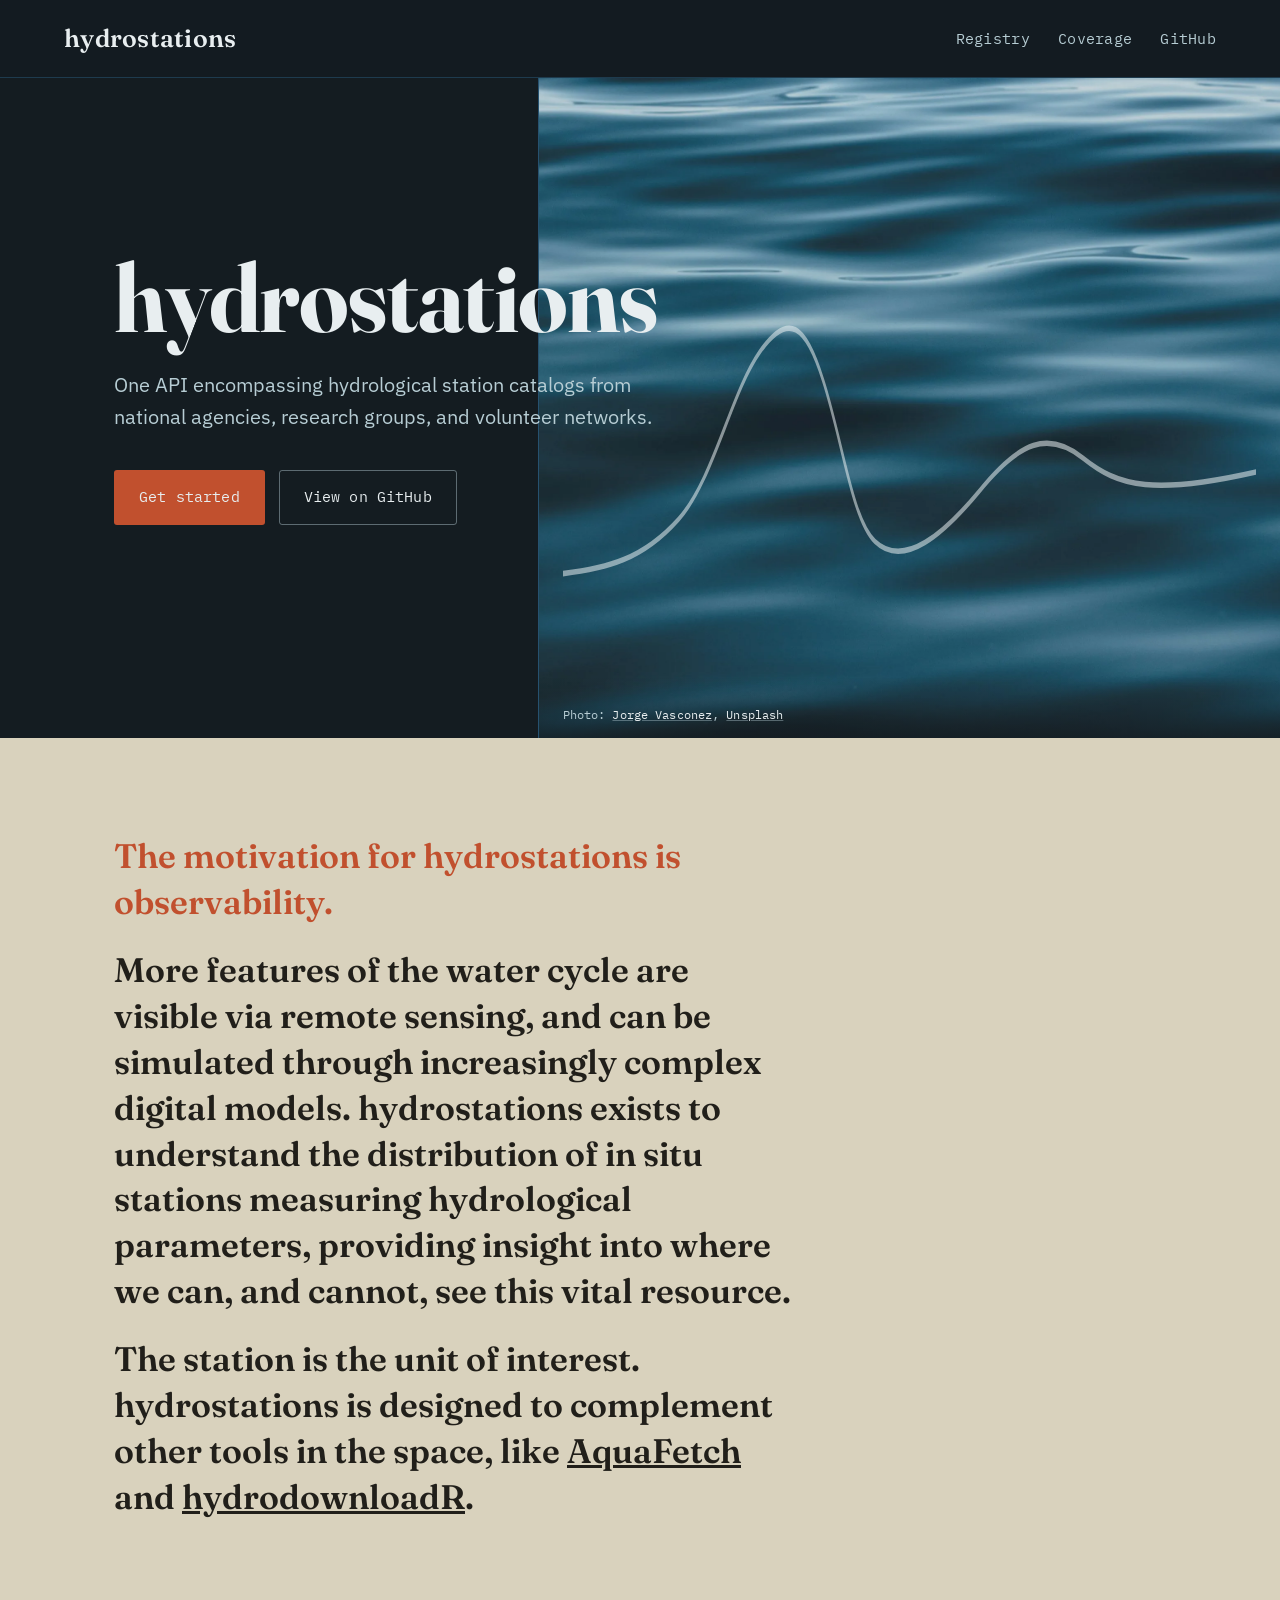
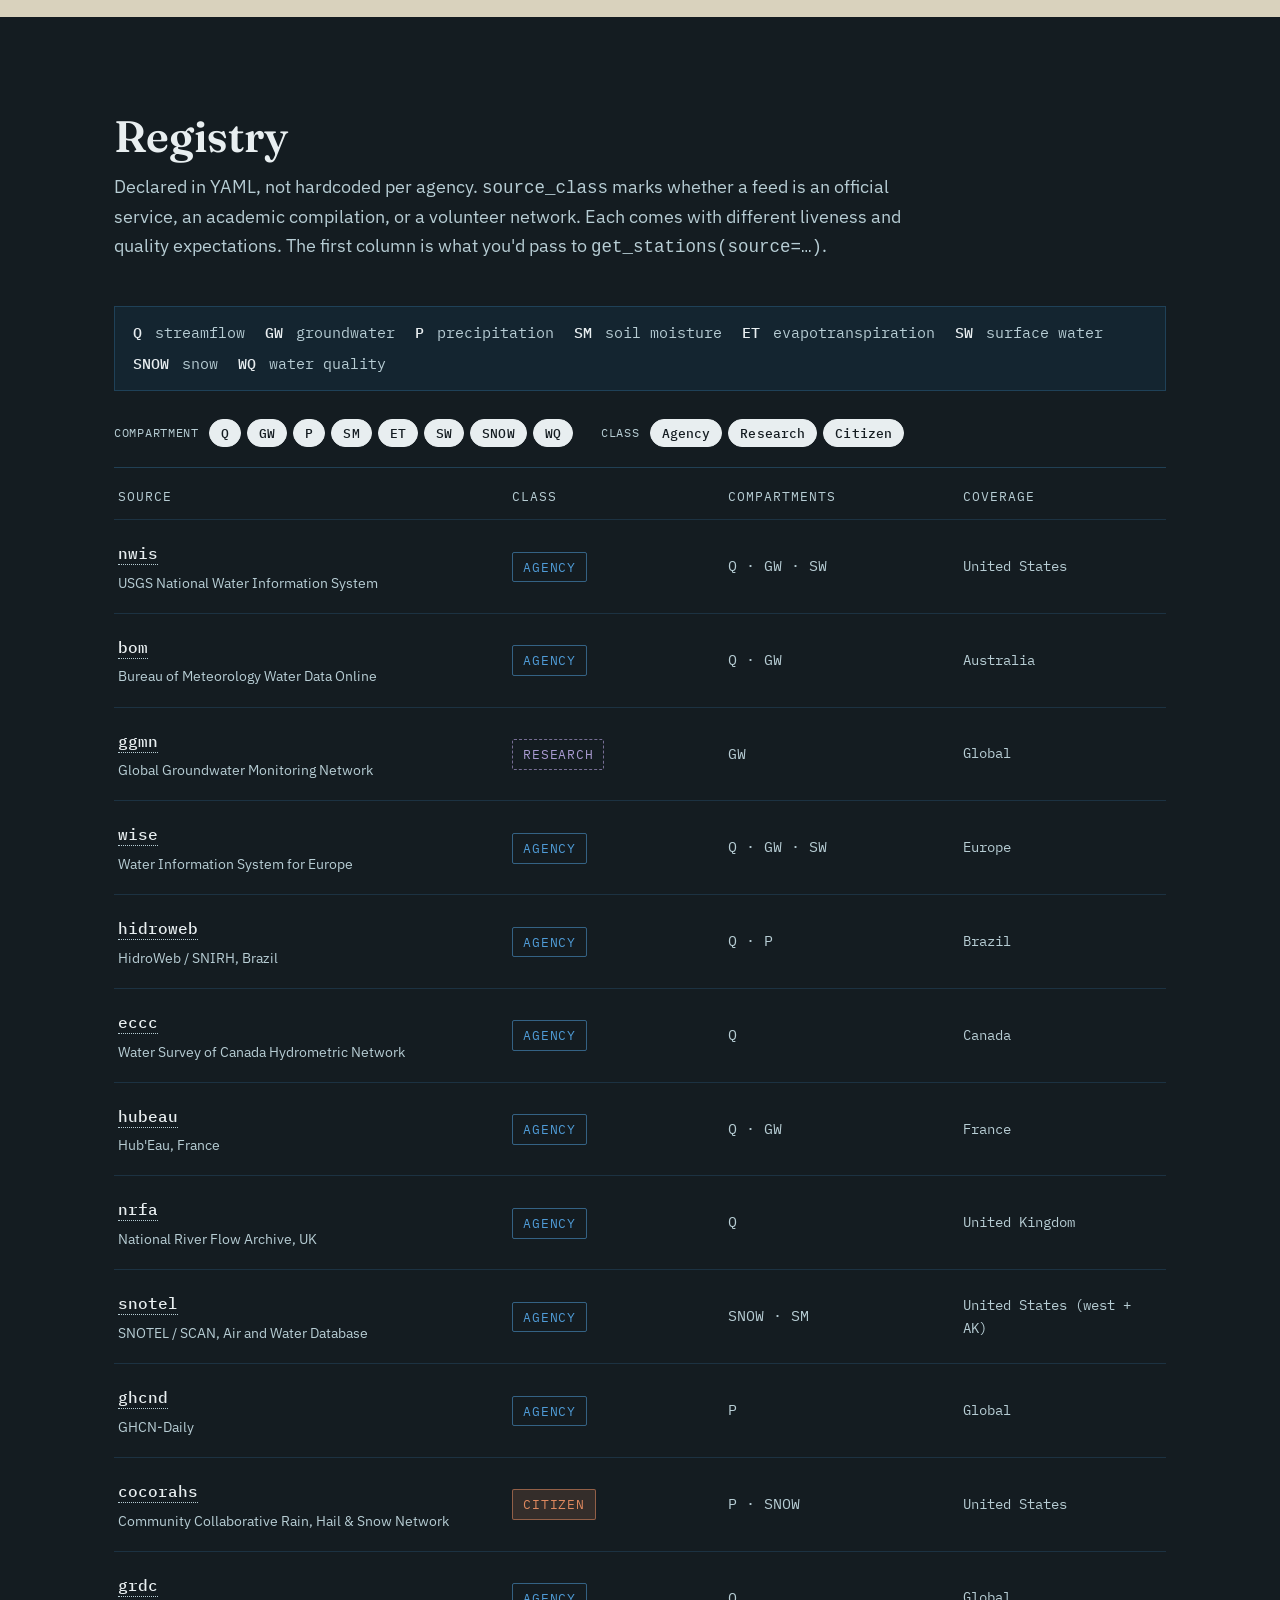
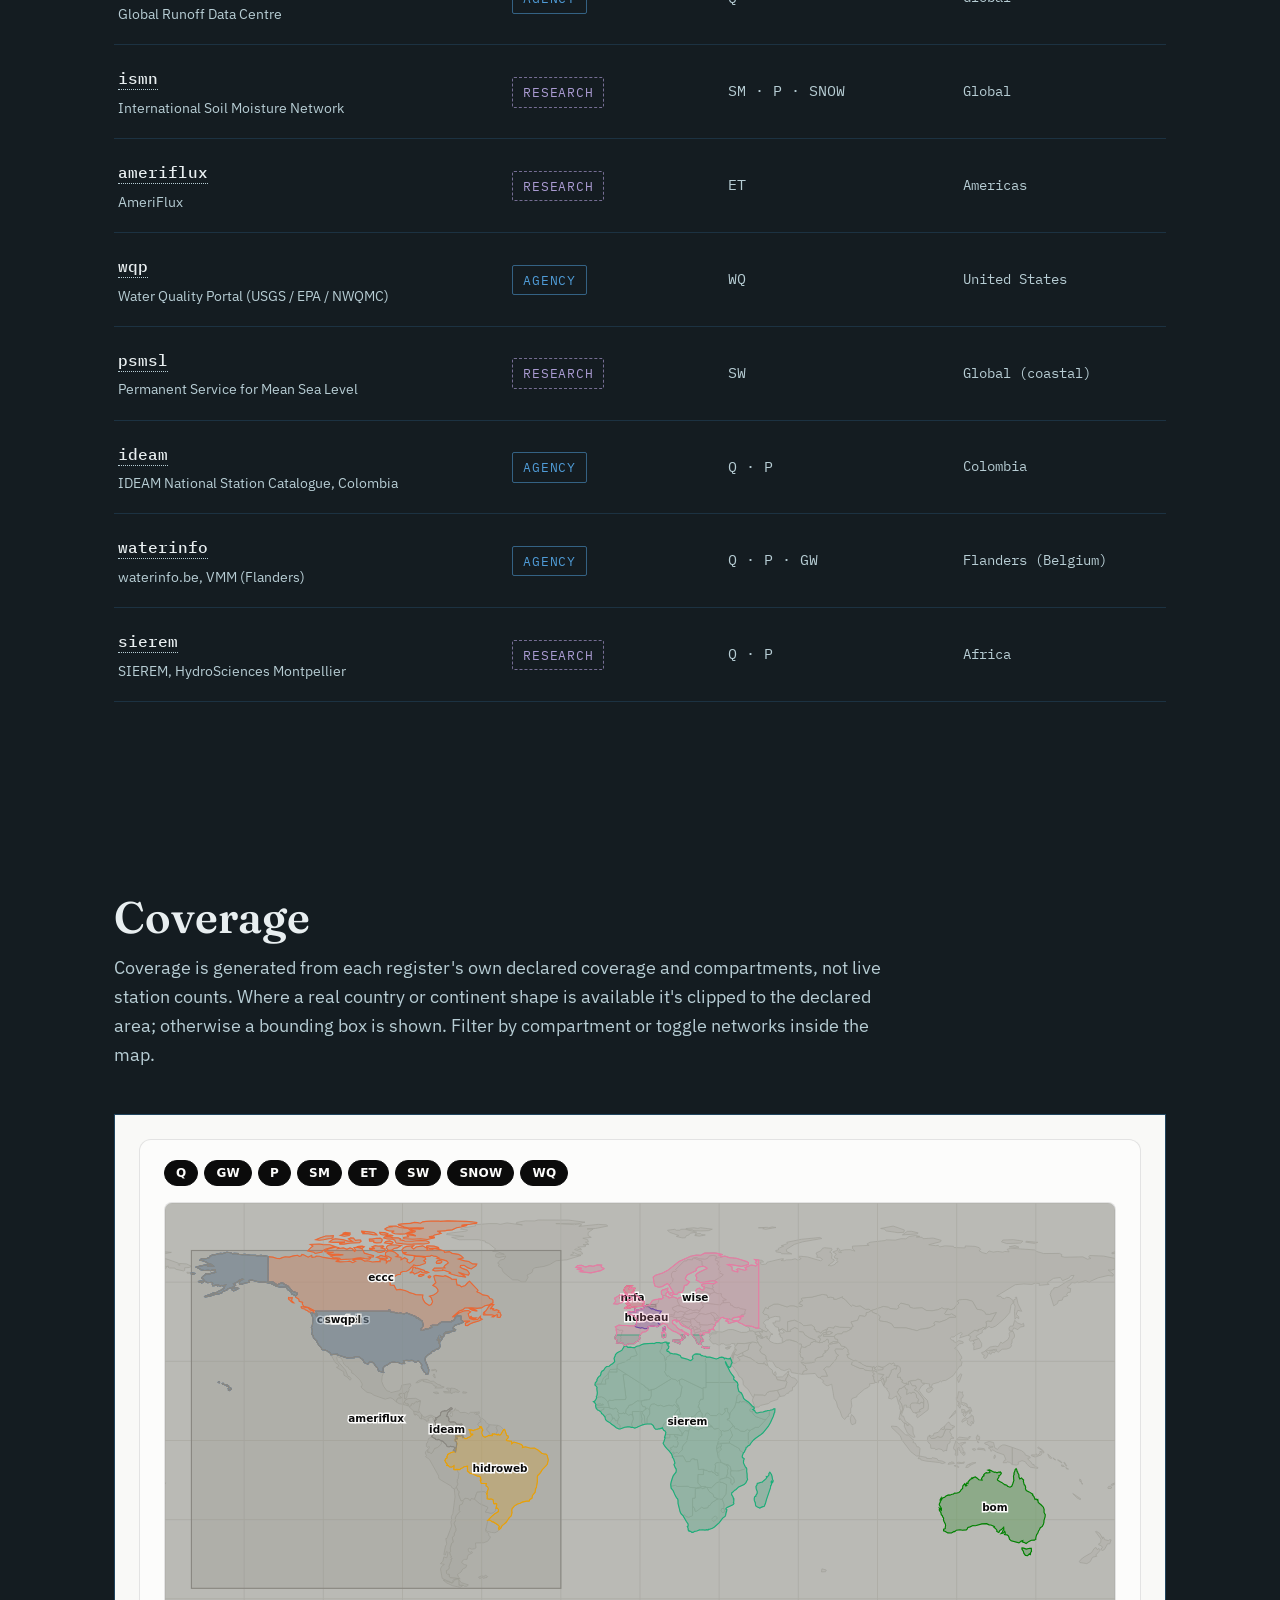
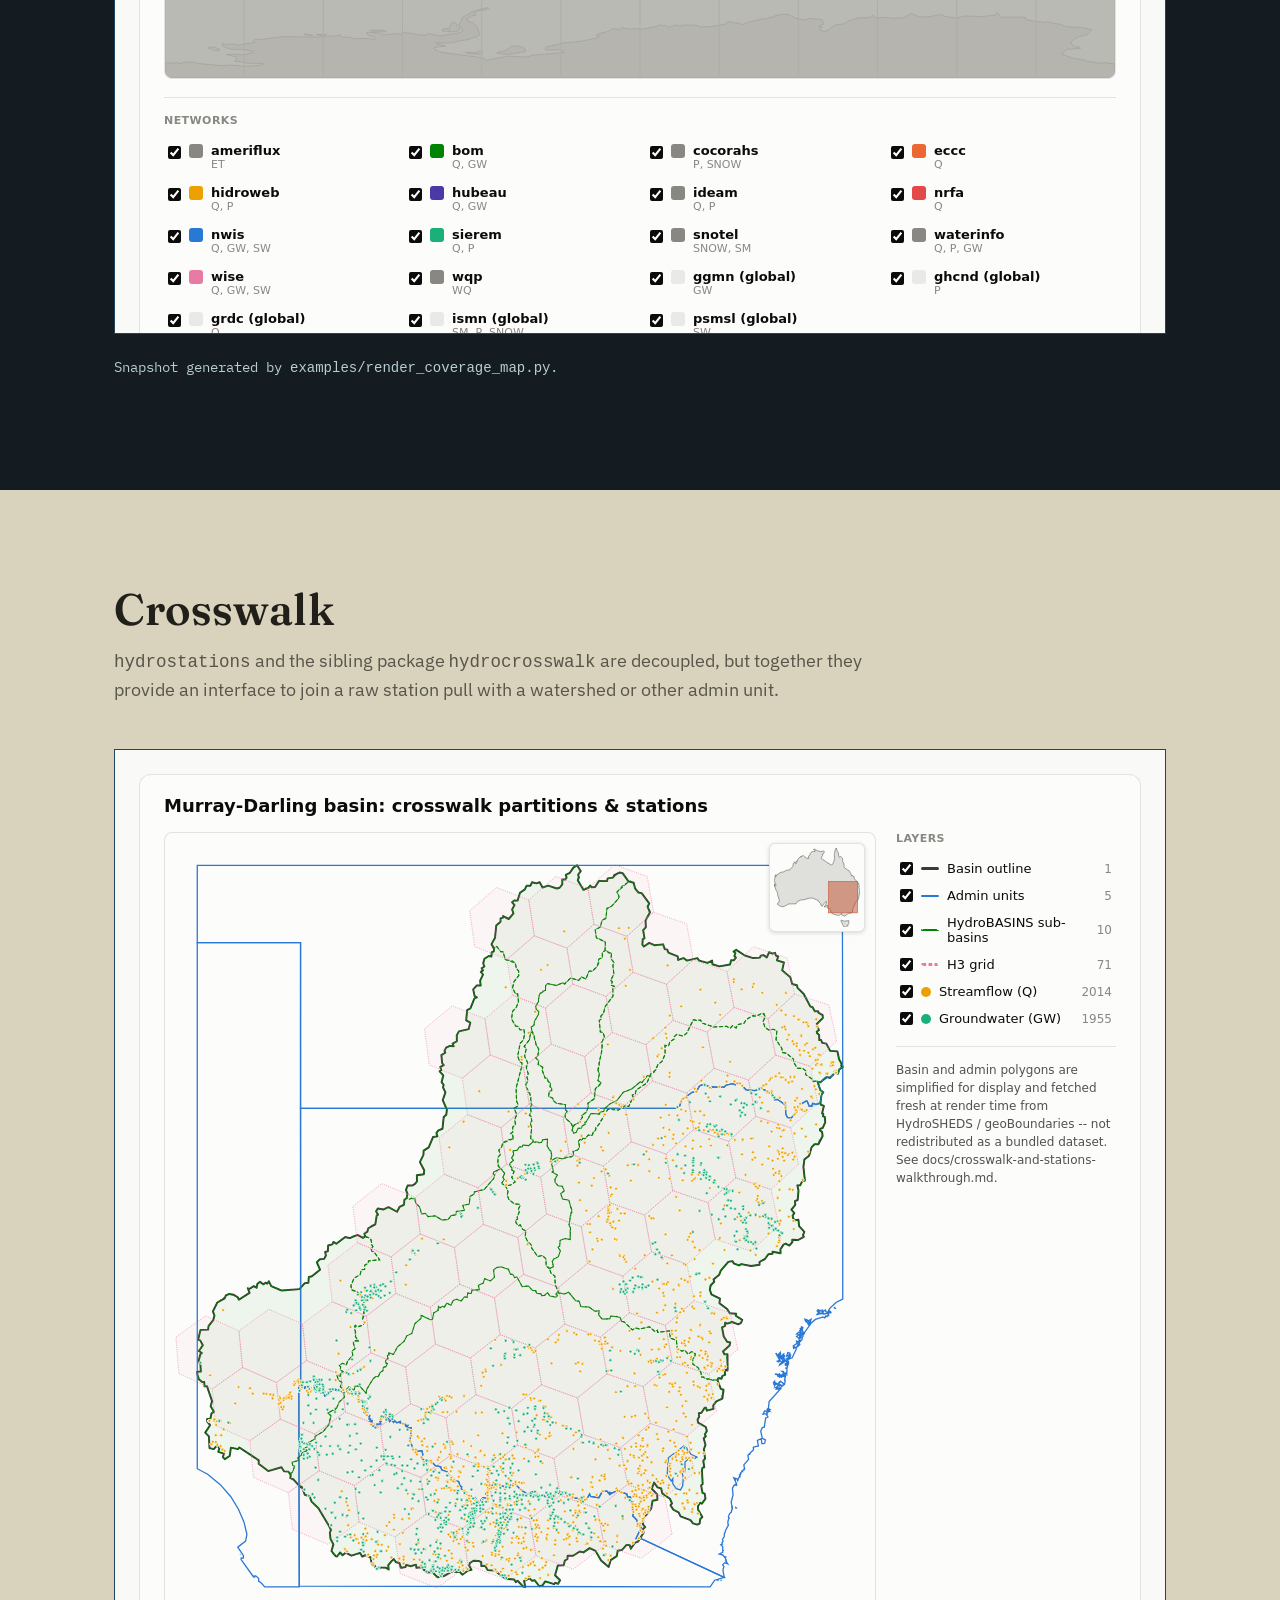
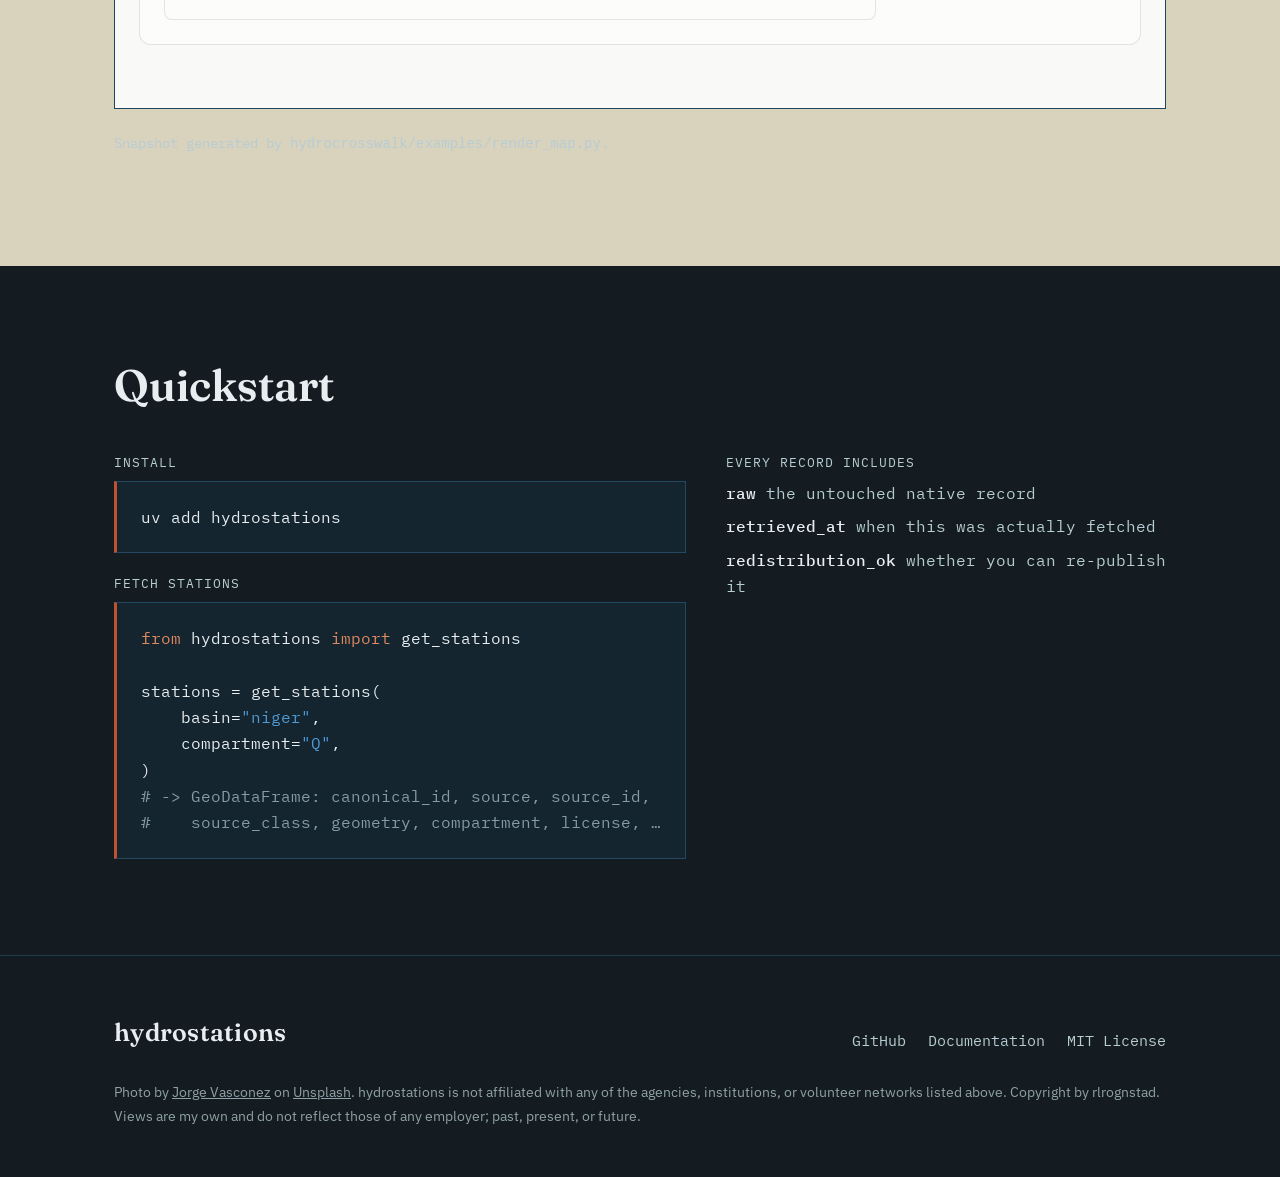
==== commit ec1a96e0: "Add waterinfo.be (VMM Flanders) as a second kiwis user First non-BoM validation of the kiwis protoco" ====
--- a/site/index.html
+++ b/site/index.html
@@ -231,6 +231,12 @@
           <div class="reg-compartments">Q · P</div>
           <div class="reg-status">Colombia</div>
         </div>
+        <div class="register-row" data-class="agency" data-compartments="Q,P,GW">
+          <div class="reg-name"><a href="https://www.waterinfo.be/" target="_blank" rel="noopener"><code>waterinfo</code></a><small>waterinfo.be, VMM (Flanders)</small></div>
+          <div><span class="badge agency">Agency</span></div>
+          <div class="reg-compartments">Q · P · GW</div>
+          <div class="reg-status">Flanders (Belgium)</div>
+        </div>
         <div class="register-row" data-class="research" data-compartments="Q,P">
           <div class="reg-name"><a href="http://www.hydrosciences.fr/sierem/" target="_blank" rel="noopener"><code>sierem</code></a><small>SIEREM, HydroSciences Montpellier</small></div>
           <div><span class="badge research">Research</span></div>
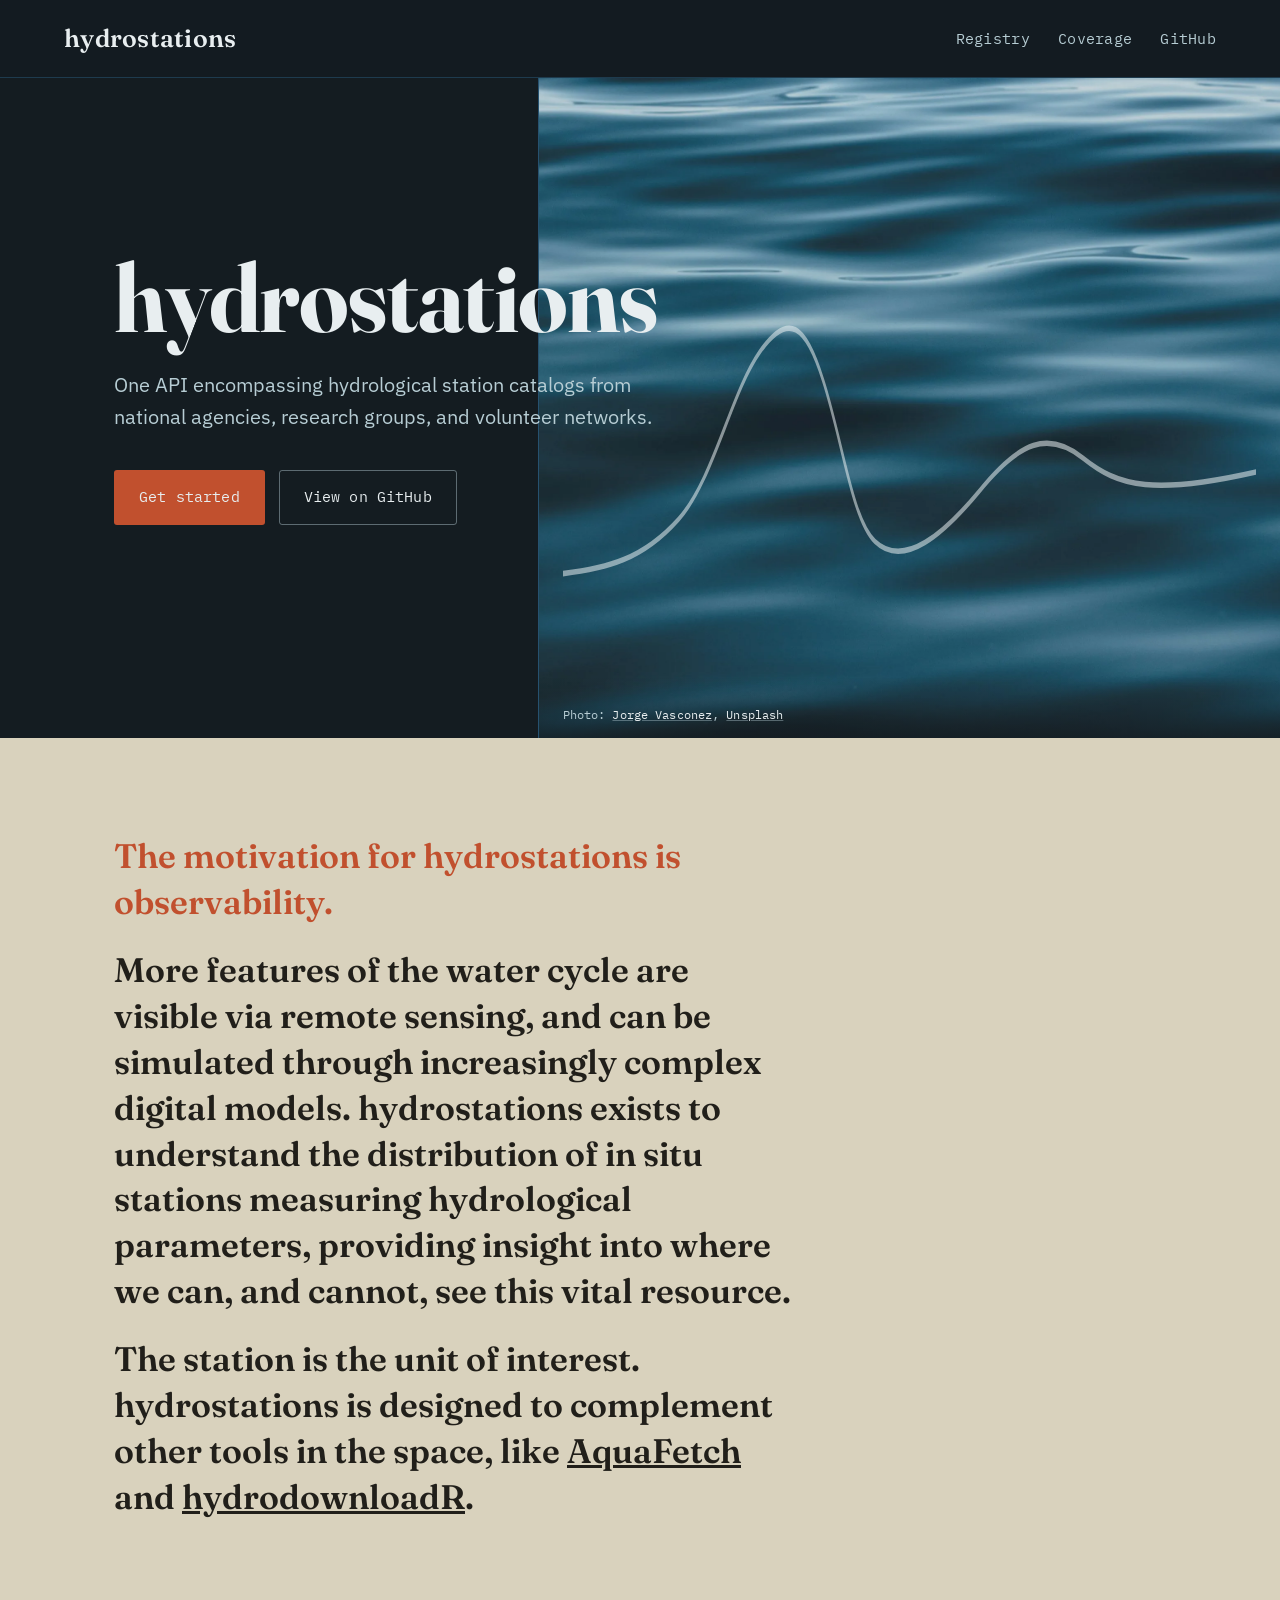
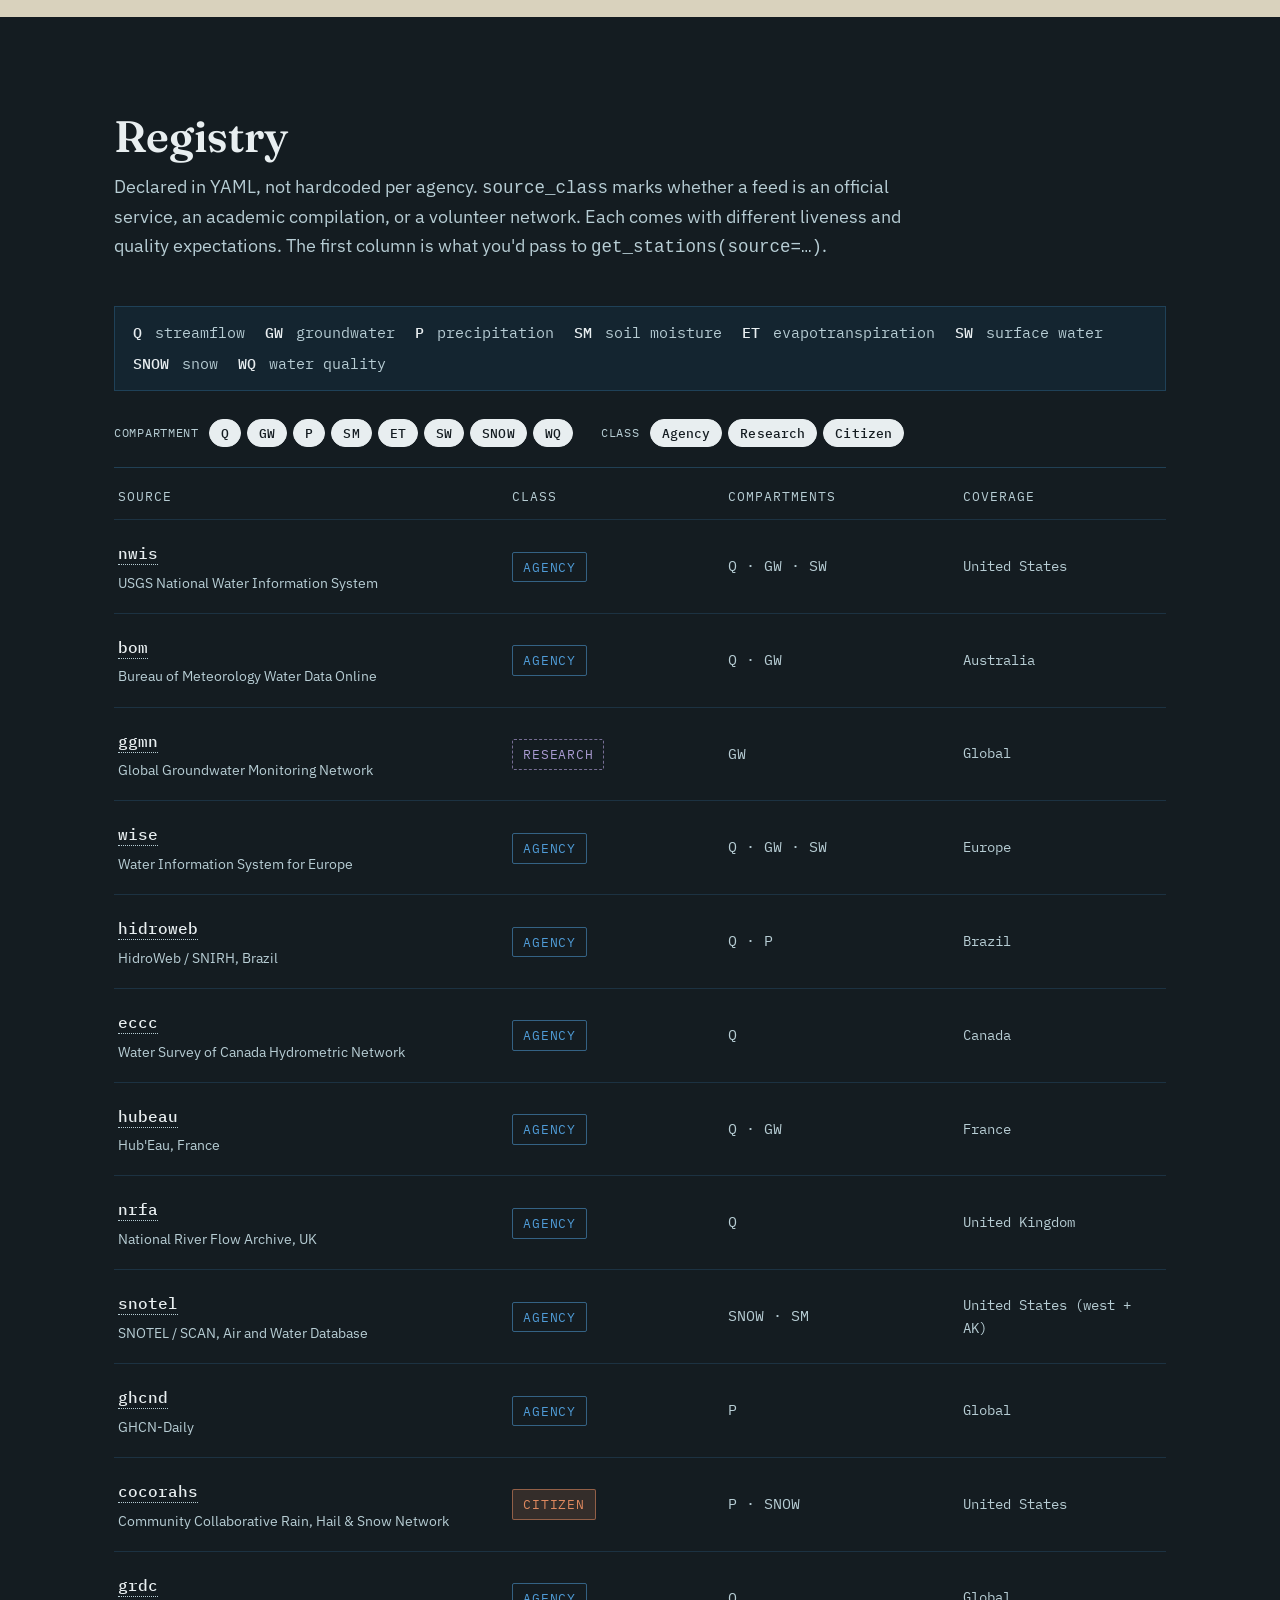
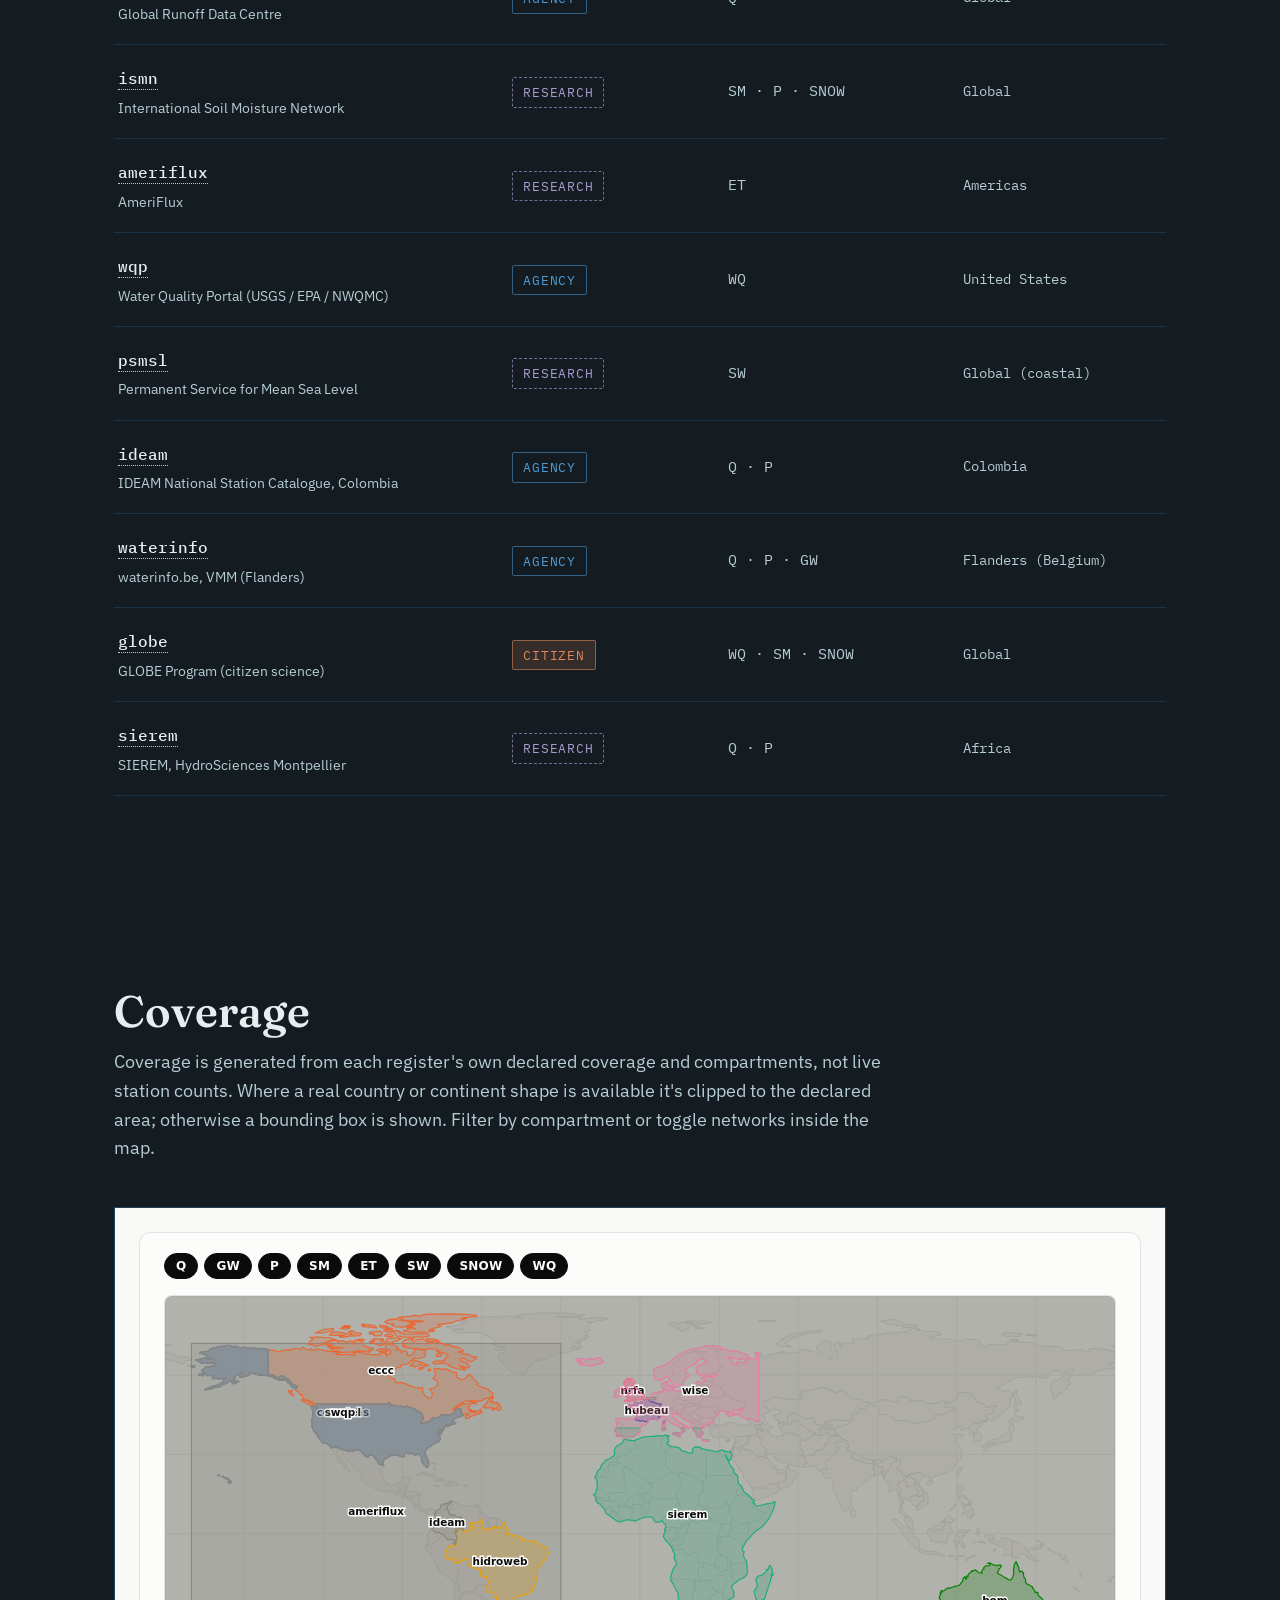
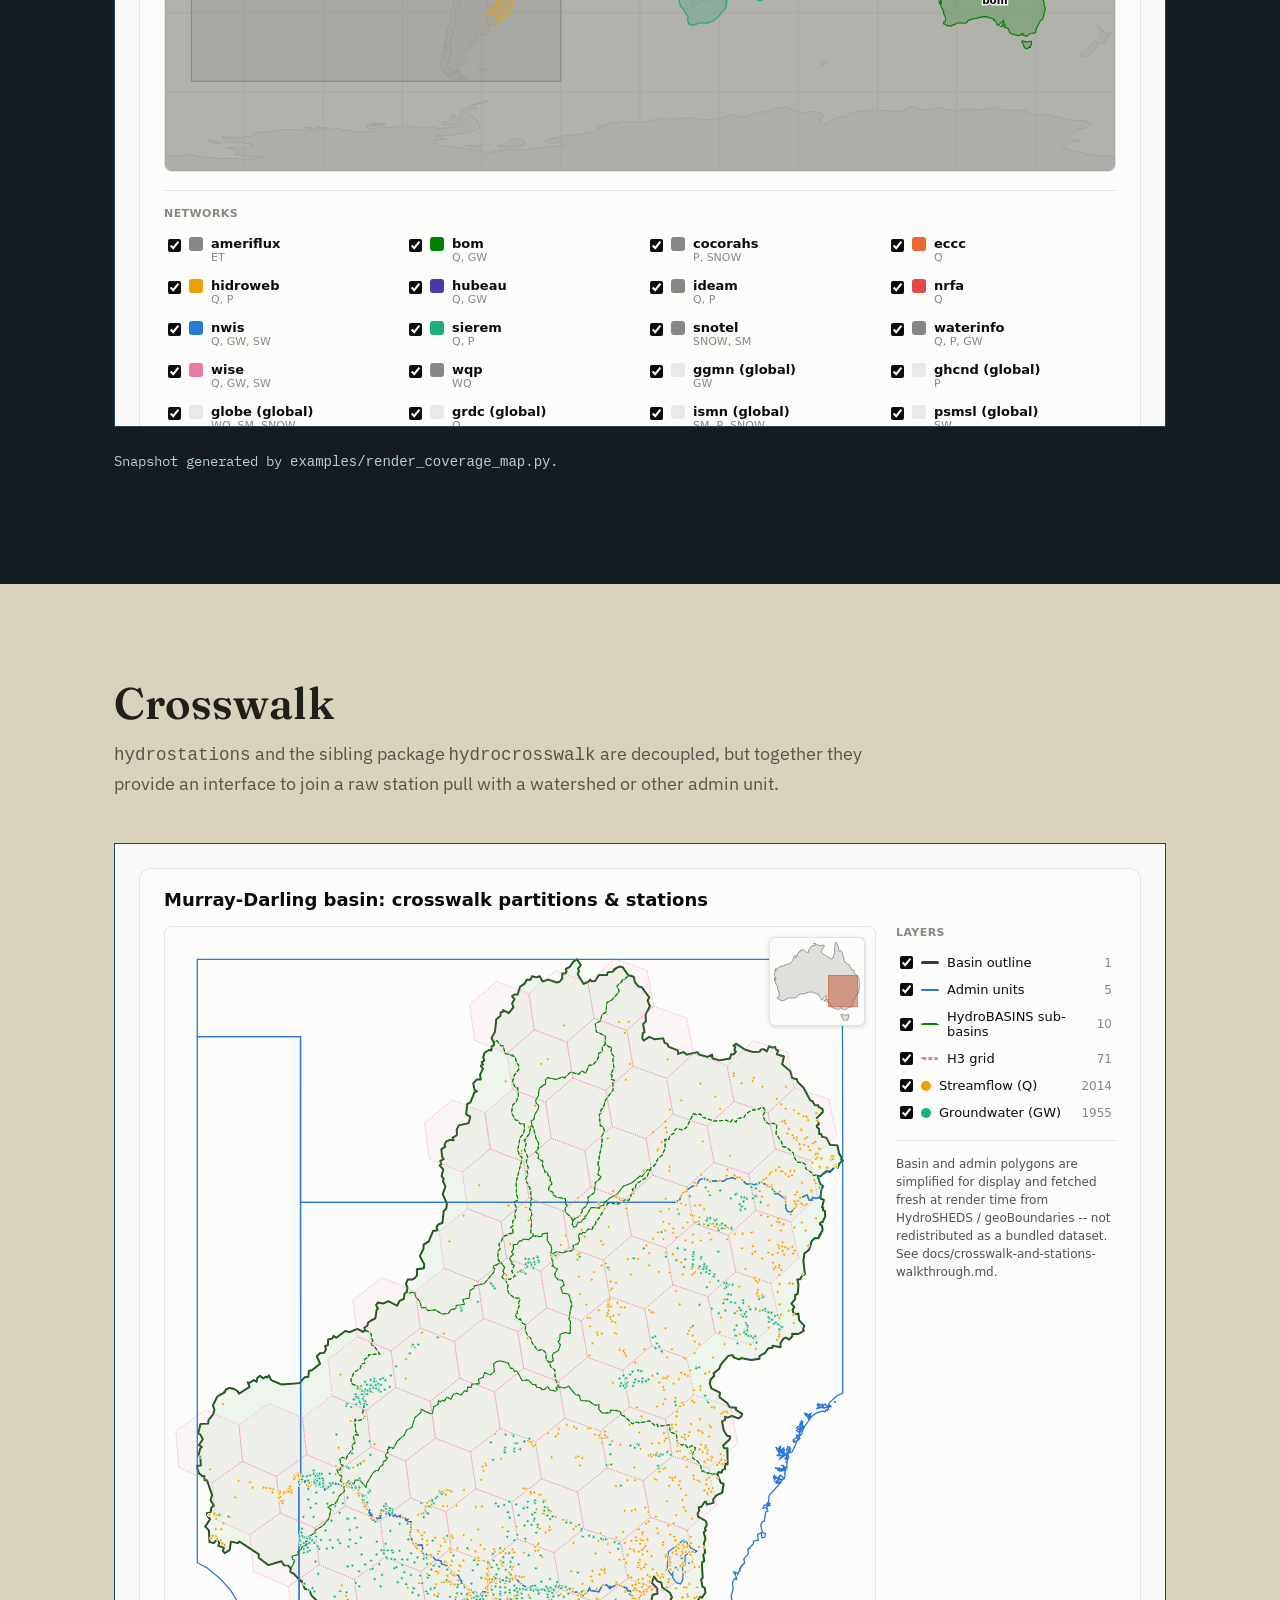
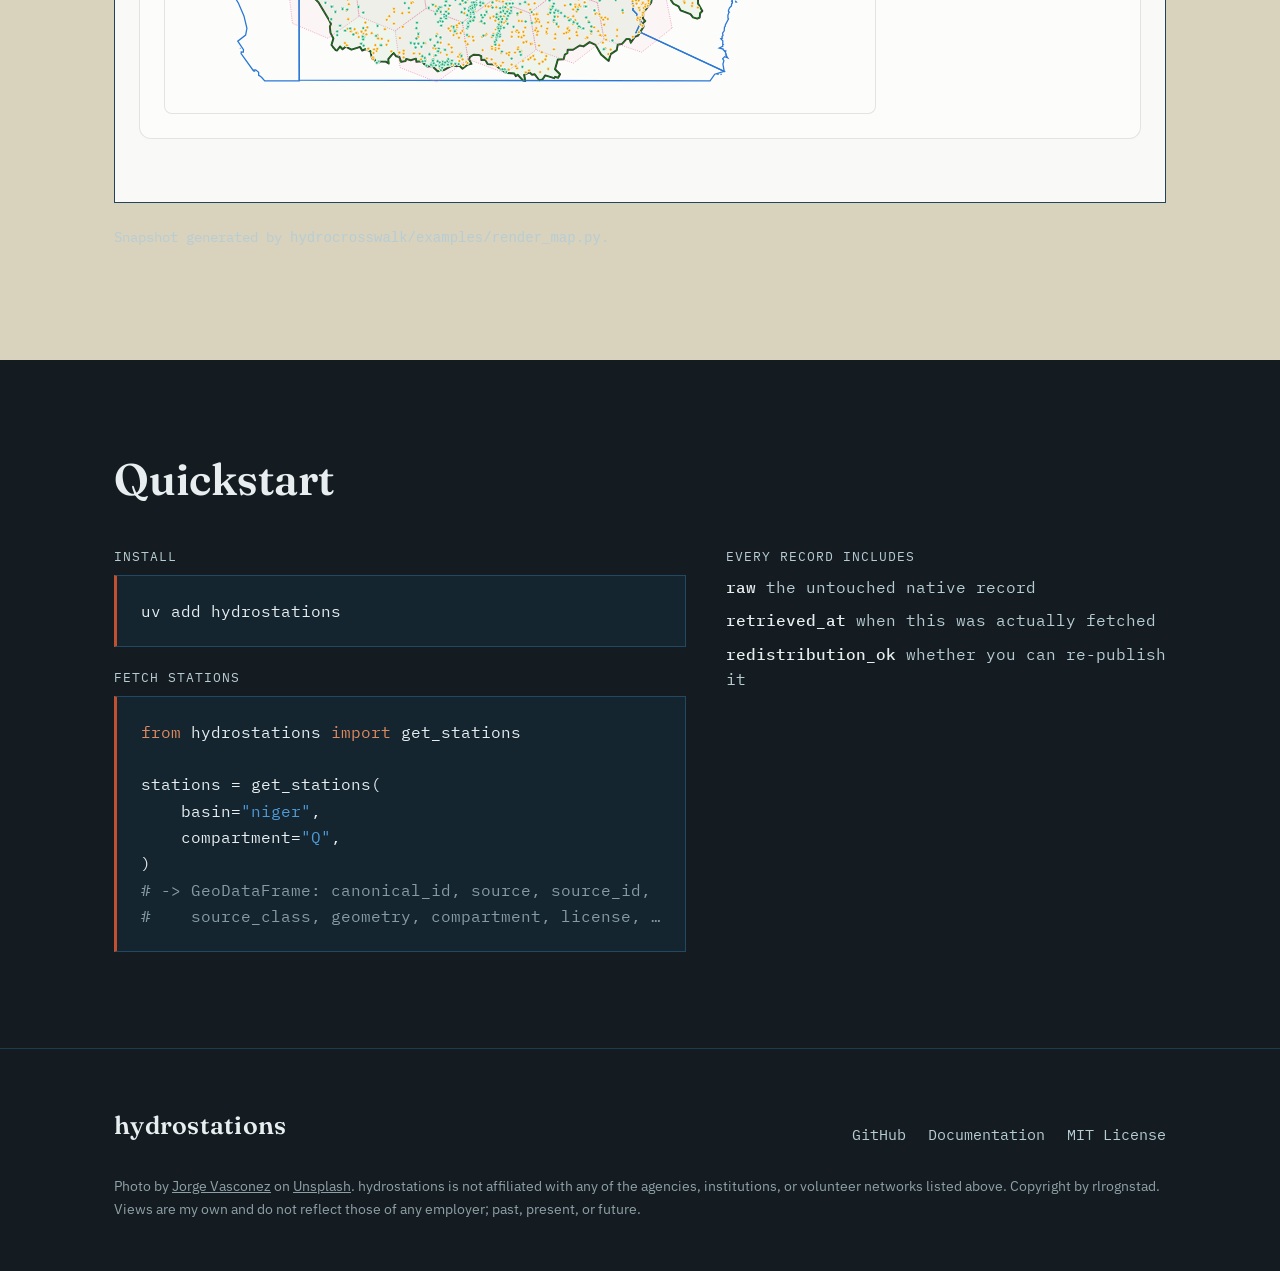
==== commit 10dc4b3e: "Add the GLOBE Program as a global citizen-science source Second `citizen` source after CoCoRaHS and " ====
--- a/site/index.html
+++ b/site/index.html
@@ -237,6 +237,12 @@
           <div class="reg-compartments">Q · P · GW</div>
           <div class="reg-status">Flanders (Belgium)</div>
         </div>
+        <div class="register-row" data-class="citizen" data-compartments="WQ,SM,SNOW">
+          <div class="reg-name"><a href="https://www.globe.gov/" target="_blank" rel="noopener"><code>globe</code></a><small>GLOBE Program (citizen science)</small></div>
+          <div><span class="badge citizen">Citizen</span></div>
+          <div class="reg-compartments">WQ · SM · SNOW</div>
+          <div class="reg-status">Global</div>
+        </div>
         <div class="register-row" data-class="research" data-compartments="Q,P">
           <div class="reg-name"><a href="http://www.hydrosciences.fr/sierem/" target="_blank" rel="noopener"><code>sierem</code></a><small>SIEREM, HydroSciences Montpellier</small></div>
           <div><span class="badge research">Research</span></div>
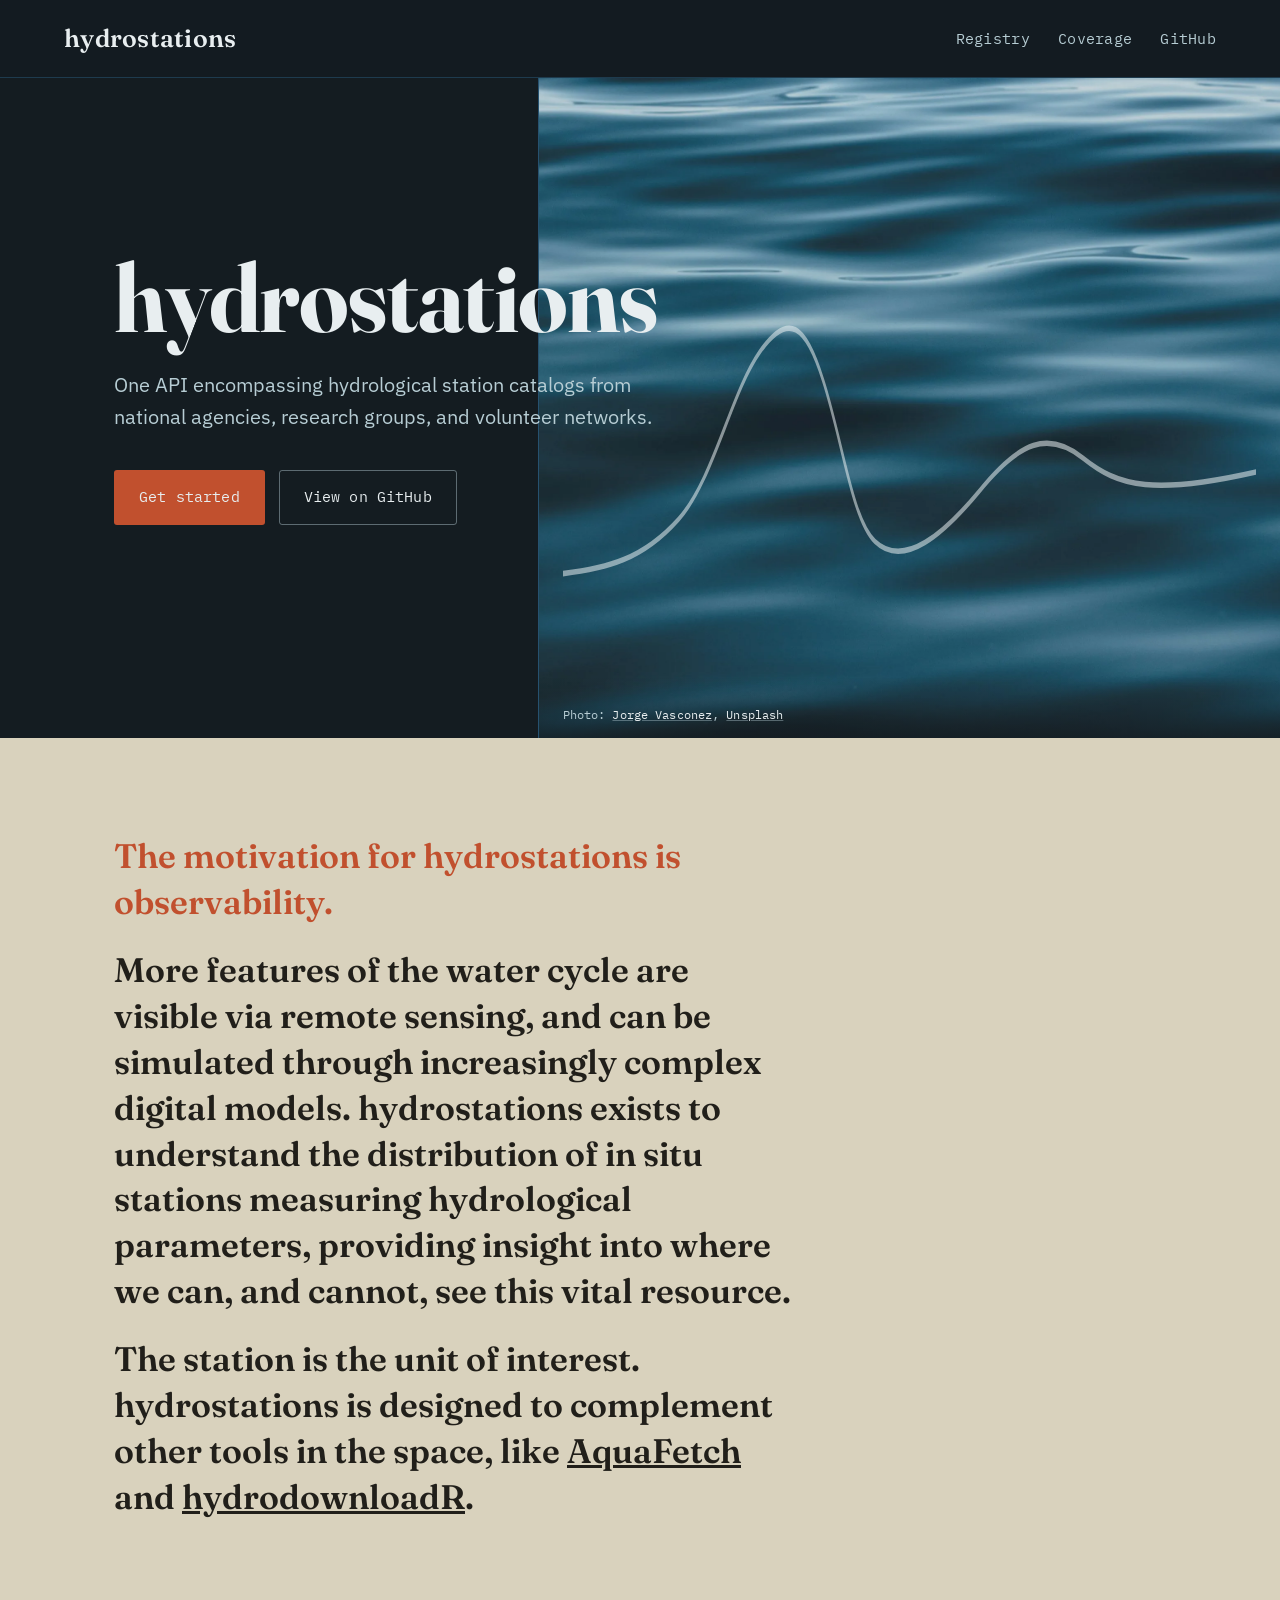
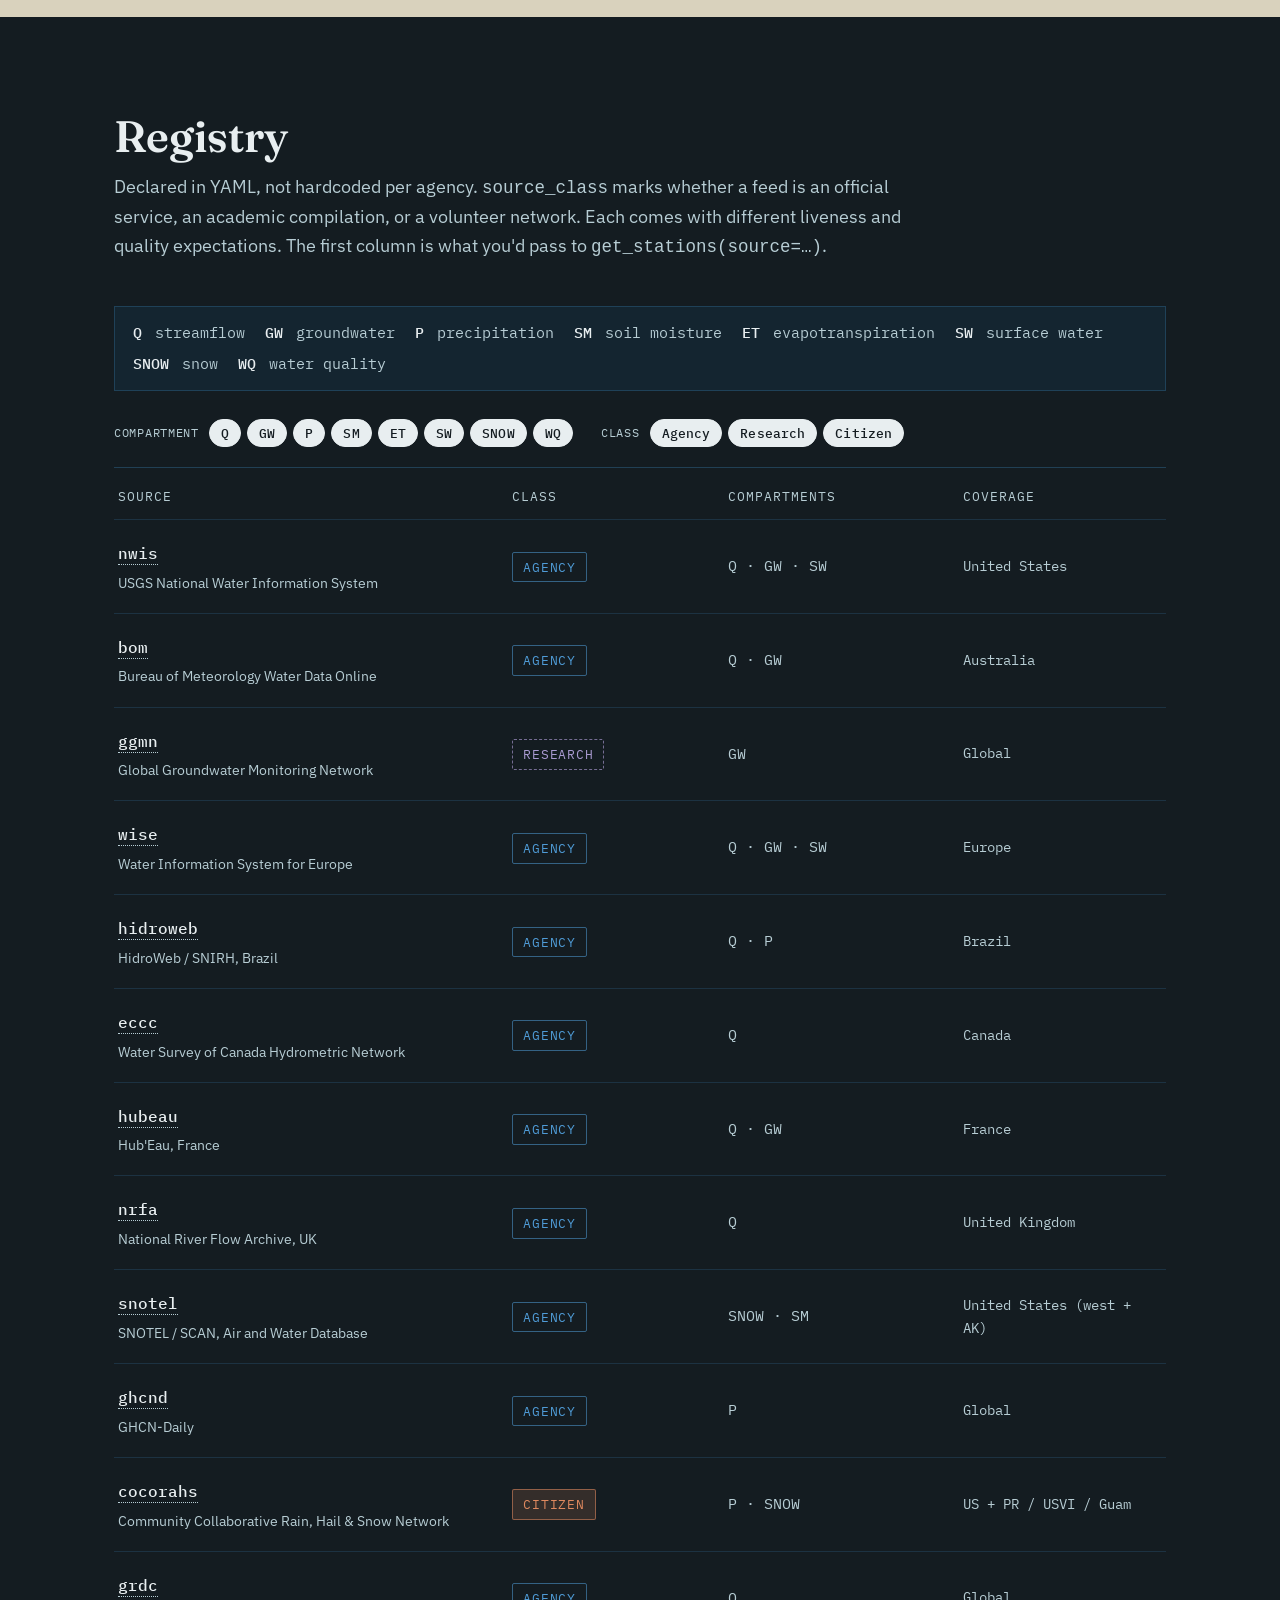
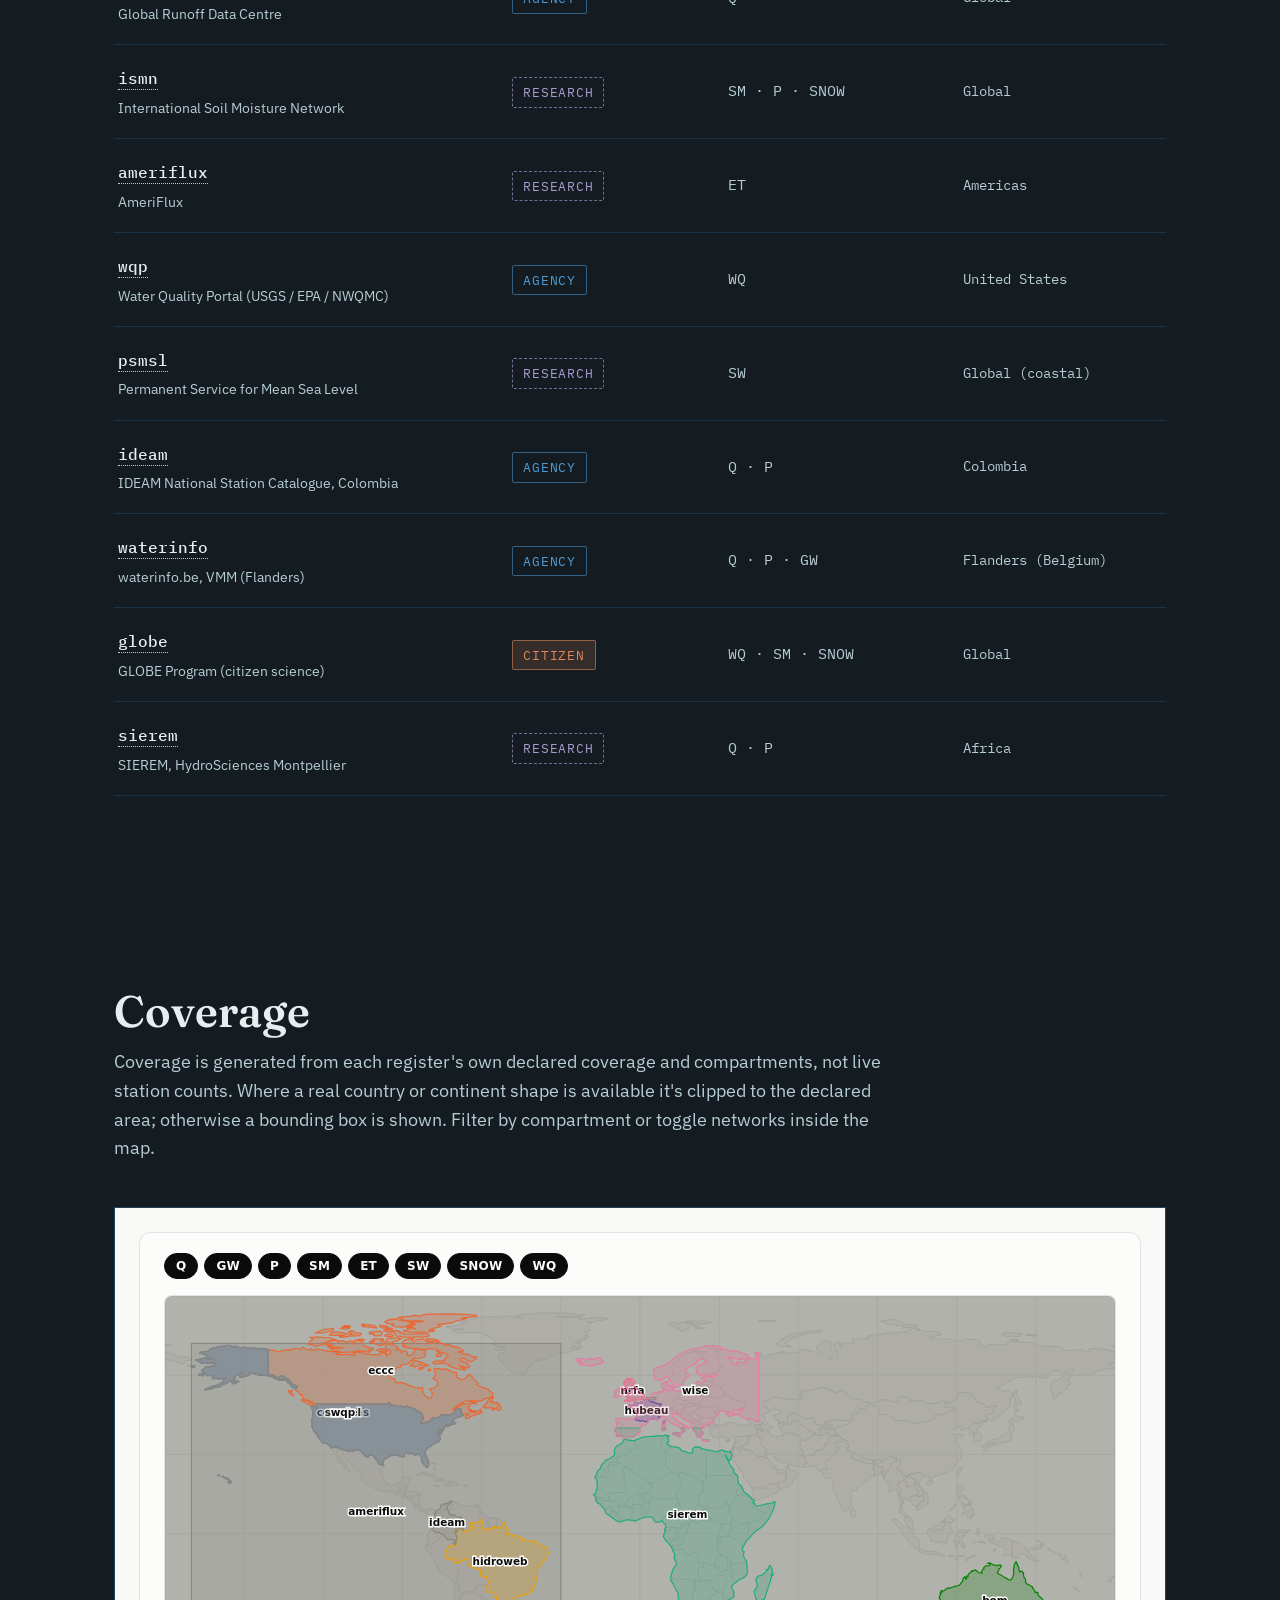
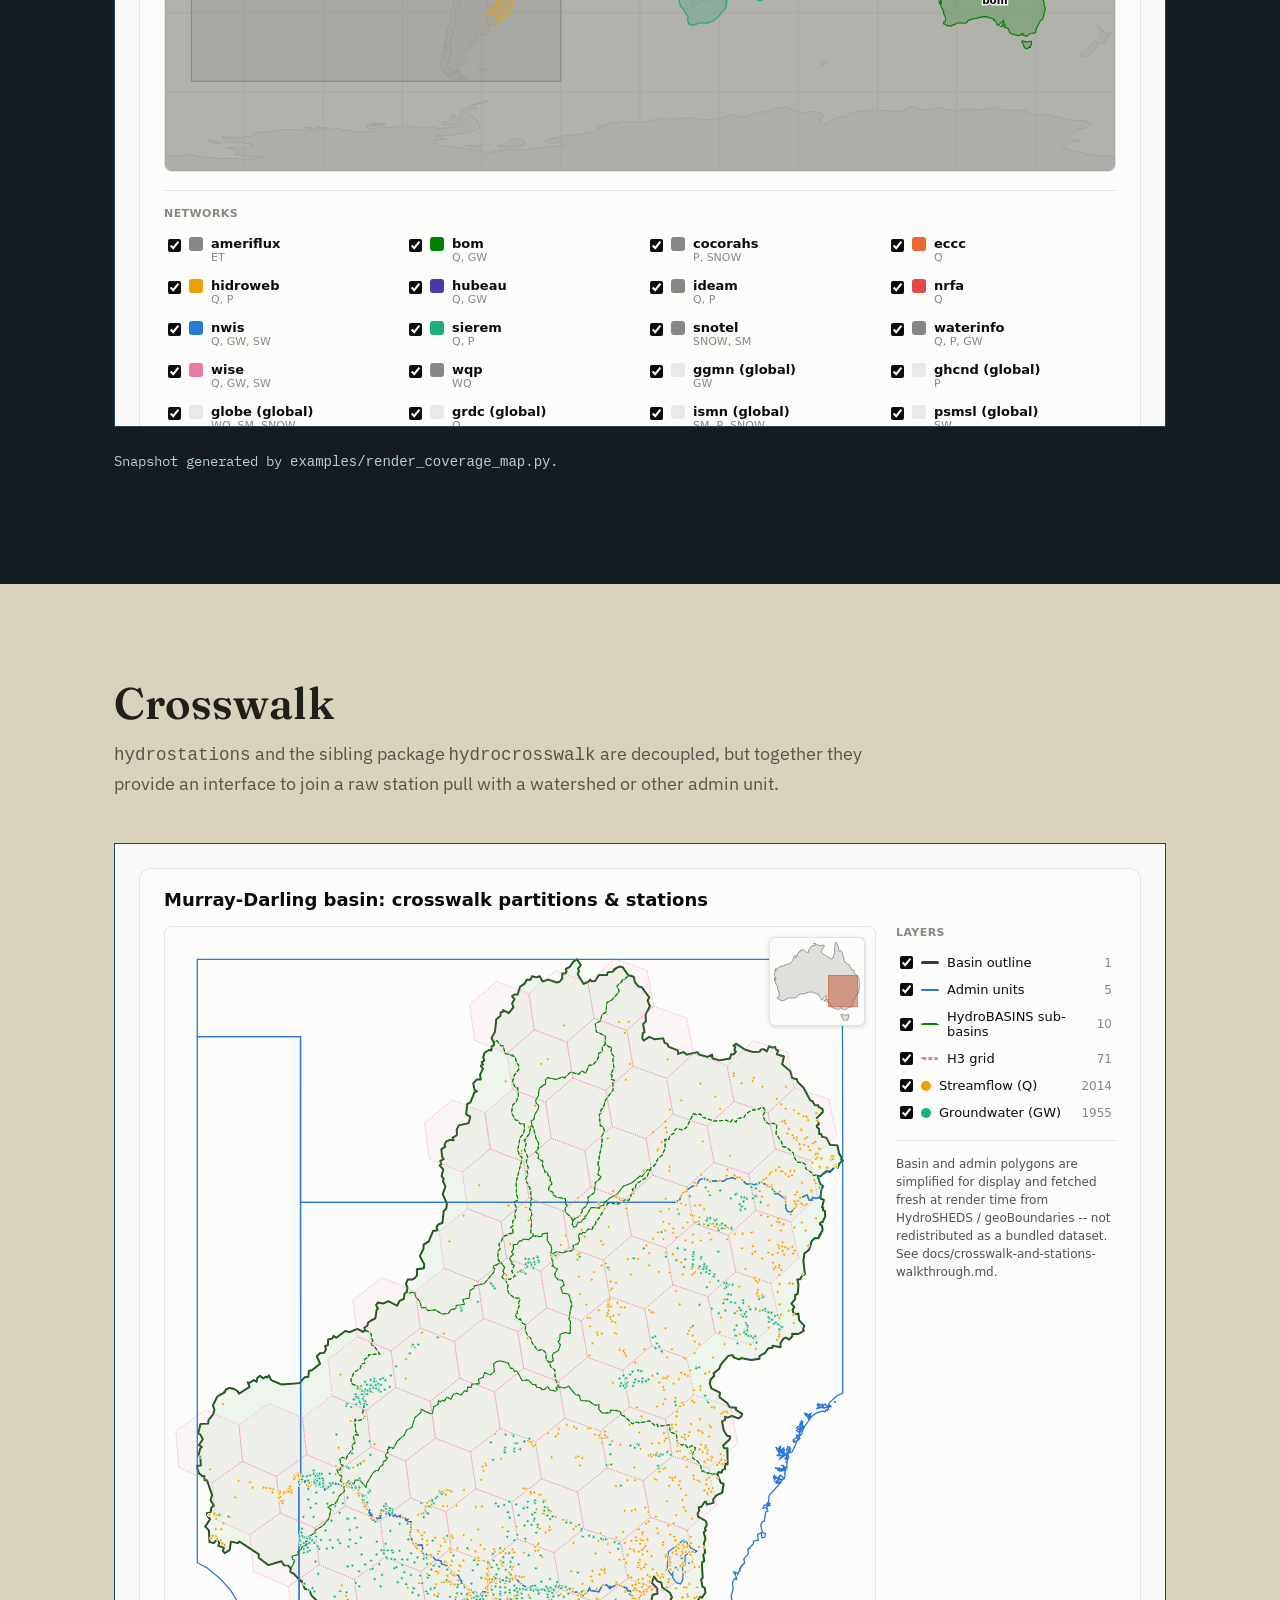
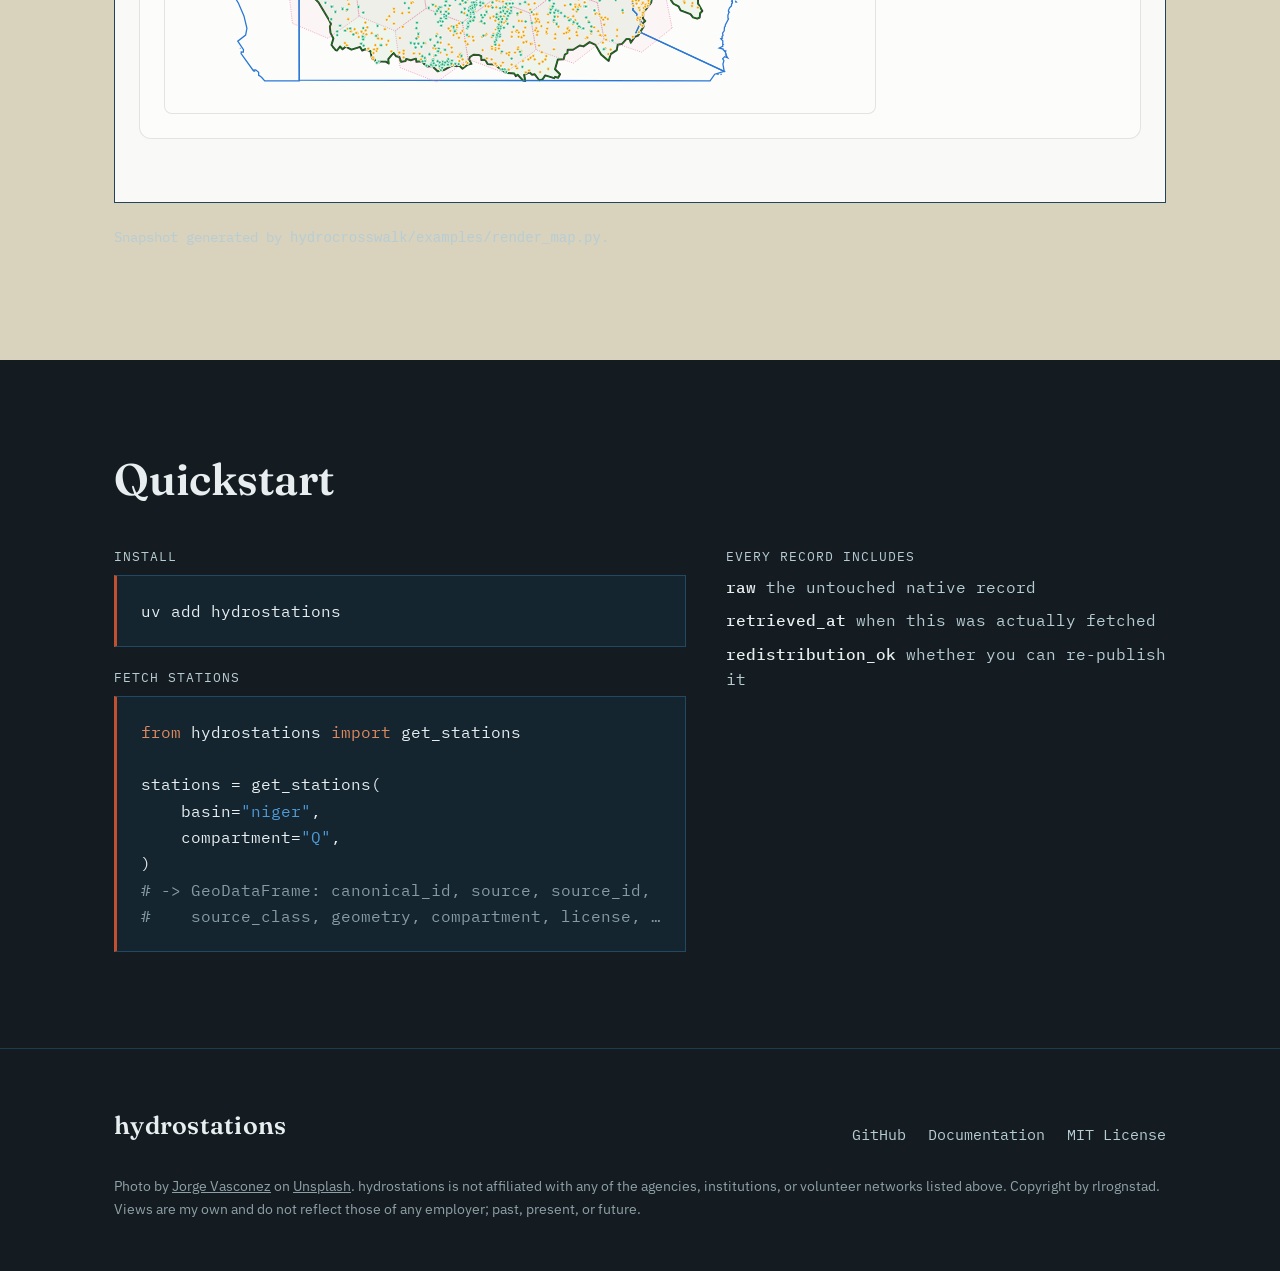
==== commit 1fda8254: "Extend CoCoRaHS to PR / USVI / Guam / CNMI CoCoRaHS also operates in the US territories with real pe" ====
--- a/site/index.html
+++ b/site/index.html
@@ -193,7 +193,7 @@
           <div class="reg-name"><a href="https://www.cocorahs.org/" target="_blank" rel="noopener"><code>cocorahs</code></a><small>Community Collaborative Rain, Hail &amp; Snow Network</small></div>
           <div><span class="badge citizen">Citizen</span></div>
           <div class="reg-compartments">P · SNOW</div>
-          <div class="reg-status">United States</div>
+          <div class="reg-status">US + PR / USVI / Guam</div>
         </div>
         <div class="register-row" data-class="agency" data-compartments="Q">
           <div class="reg-name"><a href="https://grdc.bafg.de/" target="_blank" rel="noopener"><code>grdc</code></a><small>Global Runoff Data Centre</small></div>
